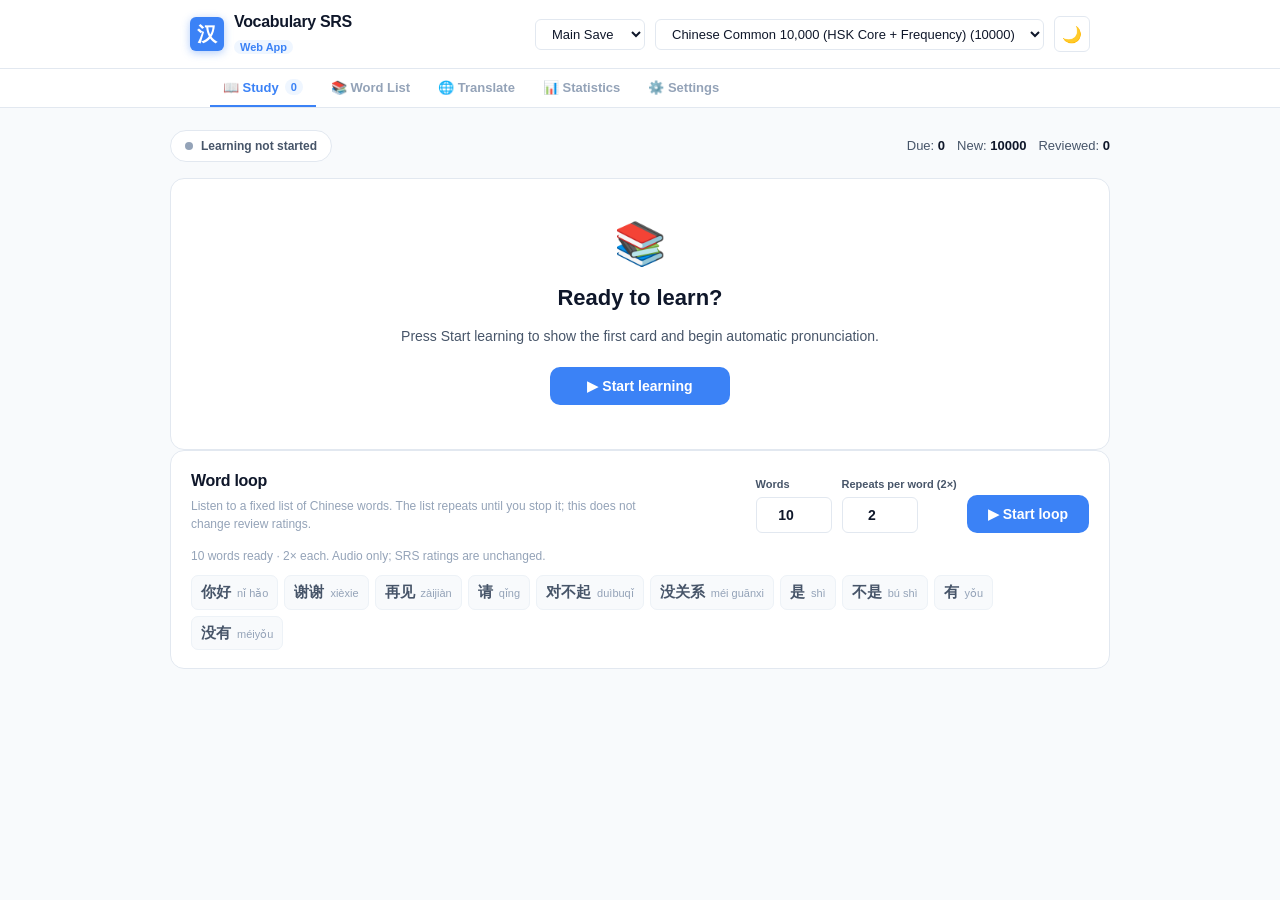
==== web/index.html @ db898d34 "Restore the main content wrapper closing tag" ====
<!doctype html>
<html lang="en" data-theme="light">
<head>
  <meta charset="utf-8" />
  <meta name="viewport" content="width=device-width, initial-scale=1" />
  <title>Vocabulary SRS — Spaced Repetition Chinese Learning</title>
  <meta name="description" content="Adaptive spaced-repetition vocabulary learning web app with meaning choices, example sentences, and audio pronunciation." />
  <link rel="icon" type="image/png" href="icons/icon32.png" />
  <link rel="apple-touch-icon" href="icons/icon128.png" />
  <link rel="manifest" href="manifest.webmanifest" />
  <meta name="theme-color" content="#3b82f6" />
  <link rel="stylesheet" href="style.css?v=35" />
</head>
<body>
  <!-- Top App Header -->
  <header class="app-header">
    <div class="header-container">
      <a href="#" class="brand" id="brandLink">
        <div class="brand-icon">汉</div>
        <div class="brand-info">
          <h1>Vocabulary SRS</h1>
          <span class="brand-badge" id="appModeBadge">Web App</span>
        </div>
      </a>

      <div class="header-actions">
        <select id="quickSaveSelect" class="pack-select quick-save-select" aria-label="Switch learning save file"></select>
        <select id="packSelect" class="pack-select" aria-label="Select vocabulary pack"></select>
        <button id="themeToggle" class="icon-button" type="button" aria-label="Toggle dark mode" title="Toggle theme">
          🌙
        </button>
      </div>
    </div>
  </header>

  <!-- Navigation Tabs -->
  <nav class="nav-tabs-container">
    <div class="nav-tabs">
      <button class="tab-button active" data-tab="study" type="button">
        <span>📖 Study</span>
        <span class="tab-badge" id="dueBadge">0</span>
      </button>
      <button class="tab-button" data-tab="deck" type="button">
        <span>📚 Word List</span>
      </button>
      <button class="tab-button" data-tab="translate" type="button">
        <span>🌐 Translate</span>
      </button>
      <button class="tab-button" data-tab="stats" type="button">
        <span>📊 Statistics</span>
      </button>
      <button class="tab-button" data-tab="settings" type="button">
        <span>⚙️ Settings</span>
      </button>
    </div>
  </nav>

  <!-- Main Views Container -->
  <main class="main-content">
    <!-- STUDY TAB -->
    <section id="studyView" class="tab-view active">
      <div class="study-top-bar">
        <div class="timer-pill" id="intervalTimerPill" title="Timer interval for reminder mode">
          <span class="timer-dot"></span>
          <span id="timerStatusText">Self-paced study</span>
        </div>

        <div class="study-stats-summary">
          <div class="stat-item-inline">Due: <strong id="studyDueCount">0</strong></div>
          <div class="stat-item-inline">New: <strong id="studyNewCount">0</strong></div>
          <div class="stat-item-inline">Reviewed: <strong id="studyReviewedCount">0</strong></div>
        </div>

        <button id="pauseLearningBtn" class="btn btn-secondary session-pause-btn" type="button" hidden>
          ⏸ Pause learning
        </button>
      </div>

      <section class="learning-session-gate" id="learningSessionGate" aria-live="polite">
        <div class="learning-session-icon">📚</div>
        <h2 id="learningSessionTitle">Ready to learn?</h2>
        <p id="learningSessionText">Loading vocabulary…</p>
        <button id="startLearningBtn" class="btn btn-primary session-main-btn" type="button" disabled>
          ▶ Start learning
        </button>
        <button id="resumeLearningBtn" class="btn btn-primary session-main-btn" type="button" hidden>
          ▶ Resume learning
        </button>
      </section>

      <section class="word-loop-panel" id="wordLoopPanel" aria-labelledby="wordLoopTitle">
        <div class="word-loop-heading">
          <div>
            <h2 id="wordLoopTitle">Word loop</h2>
            <p>Listen to a fixed list of Chinese words. The list repeats until you stop it; this does not change review ratings.</p>
          </div>
          <div class="word-loop-controls">
            <label class="word-loop-field">
              <span>Words</span>
              <input type="number" id="wordLoopCount" class="input-number" min="1" max="10000" step="1" value="10" />
            </label>
            <label class="word-loop-field">
              <span>Repeats per word (<strong id="wordRepeatLabel">2</strong>×)</span>
              <input type="number" id="wordRepeatCount" class="input-number" min="1" max="10" step="1" value="2" />
            </label>
            <button id="startWordLoopBtn" class="btn btn-primary" type="button">▶ Start loop</button>
            <button id="stopWordLoopBtn" class="btn btn-secondary" type="button" hidden>■ Stop</button>
          </div>
        </div>
        <p id="wordLoopStatus" class="word-loop-status" role="status">Choose how many words to hear, then start the loop.</p>
        <ol id="wordLoopPreview" class="word-loop-preview" aria-label="Words in the loop"></ol>
      </section>

      <!-- Flashcard / Quiz Component -->
      <article class="flashcard" id="flashcard" aria-live="polite" hidden>
        <div class="card-header-bar">
          <span class="stage-badge" id="stageBadge">NEW WORD</span>
          <div class="speak-controls">
            <button id="speakWordBtn" class="audio-btn" type="button" aria-label="Hear word">
              🔊 Word
            </button>
            <button id="speakSentenceBtn" class="audio-btn" type="button" aria-label="Hear sentence">
              🔊 Sentence
            </button>
          </div>
        </div>

        <div class="term-container">
          <div class="hanzi-term" id="hanziTerm">加载中…</div>
          <div id="translationPromptStatus" class="translation-prompt-status" role="status" hidden>
            <span id="translationPromptMessage"></span>
            <button id="retryMeaningTranslationBtn" class="btn btn-secondary translation-retry-btn" type="button" hidden>Retry translation</button>
          </div>
          <div class="pinyin-reading" id="pinyinReading">loading…</div>
        </div>

        <!-- Meaning Quiz Choices -->
        <div class="quiz-section" id="quizSection">
          <div class="quiz-prompt" id="quizPrompt">Choose the correct meaning</div>
          <div class="choices-grid" id="choicesGrid"></div>
          <button id="photoRetryBtn" class="btn btn-secondary photo-retry-btn" type="button" hidden>Retry loading internet photos</button>
          <div class="revealed-meaning-box" id="revealedMeaning" hidden></div>
          <div id="photoCredits" class="photo-credits" hidden></div>
          <div id="aiReview" class="ai-picture-review" hidden>
            <p id="aiReviewText" role="status"></p>
            <div class="ai-picture-actions">
              <button id="aiApproveBtn" class="btn btn-primary" type="button">👍 Good — save for this word</button>
              <button id="aiRegenerateBtn" class="btn btn-secondary" type="button">↻ Bad — find another photo for this word</button>
            </div>
          </div>
        </div>

        <!-- Example Sentence Card -->
        <div class="example-card" id="exampleCard">
          <div class="example-header">
            <span class="example-label">COMMON SENTENCE</span>
            <button id="speakExampleBtn" class="audio-btn" type="button" aria-label="Hear example sentence">
              🔊 Listen
            </button>
          </div>
          <div class="example-hanzi" id="exampleHanzi">Loading example sentence…</div>
          <div class="example-pinyin" id="examplePinyin"></div>
          <div class="example-english" id="exampleEnglish"></div>

          <!-- Word Breakdown & Translation Section -->
          <div class="example-breakdown" id="exampleBreakdown" hidden>
            <div class="breakdown-header">
              <span class="breakdown-label">WORD BREAKDOWN</span>
              <span class="breakdown-hint">Click word to open in Google Translate ↗</span>
            </div>
            <div class="breakdown-chips" id="breakdownChips"></div>
          </div>
        </div>

        <!-- Review Controls Panel -->
        <div class="review-actions-panel" id="reviewActionsPanel">
          <div class="actions-label" id="actionsLabel">SRS Interval Adjustment</div>
          <div class="action-buttons-row">
            <button id="newWordBtn" class="btn btn-secondary" type="button" title="Defer card without learning (Shortcut: N)">
              New Word (N)
            </button>
            <button id="forgetBtn" class="btn btn-danger" type="button" title="Reset interval (Shortcut: F)">
              Forget (F)
            </button>
            <button id="rememberBtn" class="btn btn-success" type="button" title="Increase interval (Shortcut: R)">
              Remember (R)
            </button>
            <button id="nextCardBtn" class="btn btn-primary btn-next" type="button" title="Next card (Shortcut: Space or Enter)">
              Next Card →
            </button>
          </div>
        </div>

        <!-- Keyboard Shortcuts Hint Bar -->
        <div class="keyboard-bar">
          <span><span class="kbd">1</span> <span class="kbd">2</span> <span class="kbd">3</span> Answer</span>
          <span><span class="kbd">Space</span> Audio / Next</span>
          <span><span class="kbd">R</span> Remember</span>
          <span><span class="kbd">F</span> Forget</span>
        </div>
      </article>
    </section>

    <!-- WORD LIST / DECK BROWSER TAB -->
    <section id="deckView" class="tab-view">
      <div class="deck-controls">
        <div class="search-box">
          <span class="search-icon">🔍</span>
          <input type="text" id="deckSearchInput" class="search-input" placeholder="Search Hanzi, Pinyin, or English..." />
        </div>
        <div class="filter-chips">
          <button class="chip active" data-filter="all" type="button">All (<span id="countAll">0</span>)</button>
          <button class="chip" data-filter="due" type="button">Due (<span id="countDue">0</span>)</button>
          <button class="chip" data-filter="reviewed" type="button">Reviewed (<span id="countReviewed">0</span>)</button>
          <button class="chip" data-filter="new" type="button">New (<span id="countNew">0</span>)</button>
        </div>
      </div>

      <div class="word-list" id="deckWordList">
        <!-- Rendered dynamically -->
      </div>
    </section>

    <!-- TRANSLATE TAB -->
    <section id="translateView" class="tab-view">
      <div class="translate-container">
        <div class="translate-header">
          <h2>Sentence Translation &amp; Vocabulary Breakdown</h2>
          <p>Translate Chinese sentences to your selected language, view Pinyin pronunciation, and break down words with definitions and Google Translate lookup.</p>
        </div>

        <!-- Quick Sample Chips -->
        <div class="sample-chips-bar">
          <span class="sample-label">Try sample:</span>
          <button class="sample-chip" type="button" data-sample="莫要看我形">莫要看我形</button>
          <button class="sample-chip" type="button" data-sample="我总是说好!">我总是说好!</button>
          <button class="sample-chip" type="button" data-sample="学而时习之，不亦说乎？">学而时习之</button>
          <button class="sample-chip" type="button" data-sample="你好，很高兴认识你。">很高兴认识你</button>
        </div>

        <!-- Input Area Card -->
        <div class="translate-input-card">
          <div class="textarea-wrapper">
            <textarea
              id="translateInput"
              class="translate-textarea"
              rows="3"
              placeholder="what do you need to translate?"
              aria-label="Input Chinese text to translate"
            ></textarea>
            <button id="clearTranslateBtn" class="clear-input-btn" type="button" title="Clear text" hidden>✕</button>
          </div>

          <div class="translate-actions-bar">
            <div class="input-meta">
              <span id="translateCharCount" class="char-count">0 characters</span>
              <span id="translateStatusIndicator" class="status-indicator"></span>
            </div>
            <div class="action-buttons-group">
              <button id="speakInputBtn" class="btn btn-secondary btn-icon-text" type="button" title="Pronounce Chinese text">
                🔊 Listen
              </button>
              <label for="translateTargetSelect">To
                <select id="translateTargetSelect" class="pack-select" aria-label="Translation target language">
                  <option value="en">English</option>
                  <option value="vi">Vietnamese (Tiếng Việt)</option>
                  <option value="fr">French</option>
                  <option value="es">Spanish</option>
                  <option value="de">German</option>
                  <option value="ja">Japanese</option>
                  <option value="ko">Korean</option>
                  <option value="zh-CN">Chinese (Simplified)</option>
                  <option value="th">Thai</option>
                  <option value="id">Indonesian</option>
                </select>
              </label>
              <button id="translateBtn" class="btn btn-primary" type="button">
                Translate
              </button>
            </div>
          </div>
        </div>

        <!-- Results Container -->
        <div id="translateResult" class="translate-result-container" hidden>
          <!-- Full Sentence Translation Card -->
          <div class="translate-card sentence-result-card">
            <div class="result-card-header">
              <span class="result-label">SENTENCE TRANSLATION</span>
              <div class="result-card-actions">
                <button id="speakResultBtn" class="audio-btn" type="button" title="Listen to sentence">
                  🔊 Speak
                </button>
                <button id="copyTranslationBtn" class="icon-button" type="button" title="Copy translated text">
                  📋
                </button>
              </div>
            </div>
            <div class="result-chinese" id="resultChinese"></div>
            <div class="result-pinyin" id="resultPinyin"></div>
            <div class="result-english" id="resultEnglish"></div>
          </div>

          <!-- Word-by-Word Breakdown Card -->
          <div class="translate-card words-result-card" id="translateWordsCard">
            <div class="result-card-header">
              <span class="result-label">WORD BREAKDOWN &amp; MEANINGS</span>
              <span class="result-hint">Click any word to translate on Google ↗</span>
            </div>
            <div class="word-breakdown-grid" id="translateWordsGrid"></div>
          </div>
        </div>
      </div>
    </section>

    <!-- STATISTICS TAB -->
    <section id="statsView" class="tab-view">
      <div class="stats-grid">
        <div class="stat-box">
          <div class="stat-number" id="statsTotal">10000</div>
          <div class="stat-label">Total Words</div>
        </div>
        <div class="stat-box">
          <div class="stat-number" id="statsReviewed">0</div>
          <div class="stat-label">Reviewed</div>
        </div>
        <div class="stat-box">
          <div class="stat-number" id="statsDue">0</div>
          <div class="stat-label">Due For Review</div>
        </div>
        <div class="stat-box">
          <div class="stat-number" id="statsNew">10000</div>
          <div class="stat-label">Unseen (New)</div>
        </div>
        <div class="stat-box">
          <div class="stat-number" id="statsRetention">100%</div>
          <div class="stat-label">Retention Rate</div>
        </div>
        <div class="stat-box">
          <div class="stat-number" id="statsLapses">0</div>
          <div class="stat-label">Total Lapses</div>
        </div>
      </div>

      <div class="progress-section">
        <div class="progress-header">
          <span>Mastery Distribution</span>
          <span id="progressPercentText">0% mastered</span>
        </div>
        <div class="progress-bar-container">
          <div class="progress-segment segment-learned" id="segmentLearned" style="width: 0%;"></div>
          <div class="progress-segment segment-learning" id="segmentLearning" style="width: 0%;"></div>
          <div class="progress-segment segment-new" id="segmentNew" style="width: 100%;"></div>
        </div>
        <div class="progress-legend">
          <span><span class="legend-dot" style="background: var(--success);"></span>Mastered (Repetitions &gt; 3)</span>
          <span><span class="legend-dot" style="background: var(--primary);"></span>Learning (In review)</span>
          <span><span class="legend-dot" style="background: var(--border-color);"></span>New (Unseen)</span>
        </div>
      </div>
    </section>

    <!-- SETTINGS TAB -->
    <section id="settingsView" class="tab-view">
      <div class="settings-panel">
        <header class="settings-heading">
          <h2>Settings</h2>
          <p>Keep only the options you use. Changes save automatically; Save settings stores everything together.</p>
        </header>
        <div class="settings-savebar">
          <button id="saveSettingsBtn" class="btn btn-primary" type="button">Save settings</button>
          <span id="settingsSaveStatus" role="status">Ready</span>
        </div>

        <div class="settings-group">
          <h2 class="settings-group-title">Learning</h2>
          <div class="setting-row">
            <div class="setting-info"><label for="learningModeSelect">Quiz direction</label><p>Mode 1: Chinese → localized meaning. Mode 2: localized meaning → Chinese. Mode 3: Chinese → picture. Mode 3 searches openly licensed photos on Wikimedia Commons for the current word and keeps two locally saved distractors. Internet access is needed for uncached words. Your selection is saved until changed.</p></div>
            <div class="setting-control">
              <select id="learningModeSelect" class="pack-select">
                <option value="chinese-to-english">Mode 1: Chinese → meaning</option>
                <option value="english-to-chinese">Mode 2: meaning → Chinese</option>
                <option value="chinese-to-picture">Mode 3: Chinese → Picture</option>
              </select>
            </div>
          </div>
          <div class="setting-row">
            <div class="setting-info"><label for="meaningLanguageSelect">Meaning language</label></div>
            <div class="setting-control">
              <select id="meaningLanguageSelect" class="pack-select">
                <option value="en">English</option>
                <option value="vi">Vietnamese (Tiếng Việt)</option>
                <option value="fr">French</option>
                <option value="es">Spanish</option>
                <option value="de">German</option>
                <option value="ja">Japanese</option>
                <option value="ko">Korean</option>
                <option value="zh-CN">Chinese (Simplified)</option>
                <option value="th">Thai</option>
                <option value="id">Indonesian</option>
              </select>
            </div>
          </div>
        </div>

        <div class="settings-group">
          <h2 class="settings-group-title">Audio</h2>
          <div class="setting-row">
            <div class="setting-info"><label for="readWordToggle">Read word automatically</label></div>
            <label class="toggle-switch">
              <input type="checkbox" id="readWordToggle" checked />
              <span class="slider"></span>
            </label>
          </div>
          <div class="setting-row">
            <div class="setting-info"><label for="readSentenceToggle">Read example sentence automatically</label></div>
            <label class="toggle-switch">
              <input type="checkbox" id="readSentenceToggle" checked />
              <span class="slider"></span>
            </label>
          </div>
          <div class="setting-row">
            <div class="setting-info"><label for="volumeRange">Volume <span id="volumeLabel">100%</span></label></div>
            <div class="setting-control">
              <input type="range" id="volumeRange" class="input-range" min="0" max="100" step="5" value="100" />
            </div>
          </div>
          <div class="setting-row">
            <div class="setting-info"><label for="speedRange">Speech speed <span id="speedLabel">0.85x</span></label></div>
            <div class="setting-control">
              <input type="range" id="speedRange" class="input-range" min="0.5" max="1.5" step="0.05" value="0.85" />
            </div>
          </div>
          <details class="settings-advanced">
            <summary>More audio options</summary>
            <div class="setting-row">
              <div class="setting-info"><label for="audioEngineSelect">Audio engine</label></div>
              <div class="setting-control">
                <select id="audioEngineSelect" class="pack-select">
                  <option value="auto">Auto</option>
                  <option value="online">Online audio</option>
                  <option value="speechSynthesis">Device voice only</option>
                </select>
              </div>
            </div>
            <div class="setting-row">
              <div class="setting-info"><label for="voiceSelect">Chinese voice</label></div>
              <div class="setting-control"><select id="voiceSelect" class="pack-select"></select></div>
            </div>
          </details>
        </div>

        <details class="settings-advanced">
          <summary>Reminder options</summary>
          <div class="settings-group">
            <div class="setting-row">
              <div class="setting-info"><label for="reminderEnabled">Automatic card reminders</label><p>Periodically show the next card while learning is active.</p></div>
              <label class="toggle-switch"><input type="checkbox" id="reminderEnabled" /><span class="slider"></span></label>
            </div>
            <div class="setting-row time-setting-row">
              <div class="setting-info"><label>Reminder interval</label><p>Time between automatic cards (total: <strong id="intervalSummaryText">15m</strong>).</p></div>
              <div class="time-picker-controls">
                <div class="time-unit-box"><input type="number" id="intervalHoursInput" class="input-time" min="0" max="72" value="0" aria-label="Hours" /><span class="time-unit-label">hours</span></div>
                <span class="time-separator">:</span>
                <div class="time-unit-box"><input type="number" id="intervalMinutesInput" class="input-time" min="0" max="59" value="15" aria-label="Minutes" /><span class="time-unit-label">min</span></div>
                <span class="time-separator">:</span>
                <div class="time-unit-box"><input type="number" id="intervalSecondsInput" class="input-time" min="0" max="59" value="0" aria-label="Seconds" /><span class="time-unit-label">sec</span></div>
              </div>
            </div>
            <div class="interval-presets-row">
              <span class="presets-label">Presets:</span>
              <div class="presets-buttons">
                <button type="button" class="preset-btn" data-hours="0" data-minutes="0" data-seconds="10">10s</button>
                <button type="button" class="preset-btn" data-hours="0" data-minutes="0" data-seconds="30">30s</button>
                <button type="button" class="preset-btn" data-hours="0" data-minutes="1" data-seconds="0">1m</button>
                <button type="button" class="preset-btn" data-hours="0" data-minutes="5" data-seconds="0">5m</button>
                <button type="button" class="preset-btn" data-hours="0" data-minutes="15" data-seconds="0">15m</button>
                <button type="button" class="preset-btn" data-hours="0" data-minutes="30" data-seconds="0">30m</button>
                <button type="button" class="preset-btn" data-hours="1" data-minutes="0" data-seconds="0">1h</button>
              </div>
            </div>
            <div class="setting-row">
              <div class="setting-info"><label for="enableBrowserNotifications">Browser notifications</label><p>Notify you when a card is due in the background.</p></div>
              <label class="toggle-switch"><input type="checkbox" id="enableBrowserNotifications" /><span class="slider"></span></label>
            </div>
          </div>
        </details>

        <details class="settings-advanced settings-data-advanced">
          <summary>Save files and backups</summary>
          <div class="settings-group">
            <h2 class="settings-group-title">Save file</h2>
            <div class="setting-row">
              <div class="setting-info"><label for="saveSlotSelect">Current save</label></div>
              <div class="setting-control">
                <select id="saveSlotSelect" class="pack-select" aria-label="Select a learning save"></select>
              </div>
            </div>
            <div class="save-slots-actions">
              <button id="newSaveBtn" class="btn btn-secondary" type="button">＋ New</button>
              <button id="duplicateSaveBtn" class="btn btn-secondary" type="button">⧉ Duplicate</button>
              <button id="renameSaveBtn" class="btn btn-secondary" type="button">Rename</button>
              <button id="deleteSaveBtn" class="btn btn-danger" type="button">Delete</button>
            </div>
            <p id="activeSaveInfo" class="save-slot-info" role="status">Main Save is selected.</p>
            <p class="save-slot-tip">Saves stay in this browser. Export a backup before clearing browser data.</p>
          </div>
          <div class="settings-group">
            <h2 class="settings-group-title">Backups</h2>
            <div class="setting-row">
              <div class="setting-info"><label>Export current save</label></div>
              <button id="exportDataBtn" class="btn btn-secondary" type="button">Export JSON</button>
            </div>
            <div class="setting-row">
              <div class="setting-info"><label>Import progress</label></div>
              <div class="setting-control">
                <input type="file" id="importFileInput" accept=".json" style="display:none;" />
                <button id="importDataBtn" class="btn btn-secondary" type="button">Import progress</button>
              </div>
            </div>
            <div class="setting-row">
              <div class="setting-info"><label>Import as a new save</label></div>
              <div class="setting-control">
                <input type="file" id="importSaveFile" accept=".json,application/json" hidden />
                <button id="importSaveBtn" class="btn btn-secondary" type="button">Import save</button>
              </div>
            </div>
            <div class="setting-row">
              <div class="setting-info"><label>Reset progress</label></div>
              <button id="resetDataBtn" class="btn btn-danger" type="button">Reset all</button>
            </div>
          </div>
          <div class="settings-group">
            <h2 class="settings-group-title">Vocabulary sources</h2>
            <p class="save-slot-tip">The 10,000-word catalog includes 9,000 frequency-ranked entries and example sentences adapted from Zhongdex by SayMei and CC-CEDICT, licensed under CC BY-SA 4.0. <a href="VOCABULARY_SOURCES.md" target="_blank" rel="noopener noreferrer">View sources, attribution and license</a>.</p>
          </div>
        </details>
      </div>
    </section>
  </main>

  <!-- Reset Confirmation Modal -->
  <div class="modal-overlay" id="resetModal" hidden style="display: none;" onclick="if(event.target===this){this.classList.remove('active');this.style.display='none';this.setAttribute('hidden','');}">
    <div class="modal-card">
      <h3 class="modal-title">Reset Learning Progress?</h3>
      <p class="modal-desc">This will erase all SRS review intervals, repetitions, and history for this vocabulary pack. This action cannot be undone unless you have an exported backup.</p>
      <div class="modal-actions">
        <button id="cancelResetBtn" class="btn btn-secondary" type="button" onclick="const m=document.getElementById('resetModal');if(m){m.classList.remove('active');m.style.display='none';m.setAttribute('hidden','');}">Cancel</button>
        <button id="confirmResetBtn" class="btn btn-danger" type="button">Yes, Reset Progress</button>
      </div>
    </div>
  </div>

  <!-- Toast Notification Container -->
  <div class="toast-container" id="toastContainer"></div>

  <!-- Load Scripts -->
  <script src="srs.js?v=19"></script>
  <script src="translation.js?v=25"></script>
  <script src="ai-image-config.js?v=34"></script>
  <script src="picture-catalog.js?v=30"></script>
  <script src="internet-picture.js?v=34"></script>
  <script src="app.js?v=35"></script>
</body>
</html>
---- web/style.css ----
:root {
  --font-sans: -apple-system, BlinkMacSystemFont, "Segoe UI", Roboto, Helvetica, Arial, sans-serif;
  --font-hanzi: "PingFang SC", "Hiragino Sans GB", "Microsoft YaHei", "Noto Sans SC", "SimSun", sans-serif;
  
  --bg-app: #f4f6fb;
  --bg-header: rgba(255, 255, 255, 0.88);
  --bg-card: #ffffff;
  --bg-card-sub: #f8fafc;
  --bg-hover: #f1f5f9;
  --border-color: #e2e8f0;
  --border-subtle: #edf2f7;

  --text-main: #0f172a;
  --text-secondary: #475569;
  --text-muted: #94a3b8;
  --text-inverse: #ffffff;

  --primary: #3b82f6;
  --primary-hover: #2563eb;
  --primary-light: #eff6ff;
  --primary-border: #bfdbfe;

  --success: #10b981;
  --success-light: #ecfdf5;
  --success-border: #a7f3d0;
  --success-text: #065f46;

  --danger: #ef4444;
  --danger-light: #fef2f2;
  --danger-border: #fecaca;
  --danger-text: #991b1b;

  --warning: #f59e0b;
  --warning-light: #fffbeb;

  --shadow-sm: 0 1px 2px 0 rgba(0, 0, 0, 0.05);
  --shadow-md: 0 4px 6px -1px rgba(0, 0, 0, 0.08), 0 2px 4px -2px rgba(0, 0, 0, 0.05);
  --shadow-lg: 0 10px 25px -3px rgba(15, 23, 42, 0.08), 0 4px 6px -4px rgba(15, 23, 42, 0.04);
  --radius-sm: 8px;
  --radius-md: 12px;
  --radius-lg: 20px;
  --radius-full: 9999px;

  --transition: all 0.2s cubic-bezier(0.4, 0, 0.2, 1);
}

[data-theme="dark"] {
  --bg-app: #0b0f19;
  --bg-header: rgba(15, 23, 42, 0.88);
  --bg-card: #151d30;
  --bg-card-sub: #1e293b;
  --bg-hover: #27354f;
  --border-color: #27354f;
  --border-subtle: #1e293b;

  --text-main: #f8fafc;
  --text-secondary: #cbd5e1;
  --text-muted: #64748b;

  --primary: #3b82f6;
  --primary-hover: #60a5fa;
  --primary-light: rgba(59, 130, 246, 0.15);
  --primary-border: #1d4ed8;

  --success-light: rgba(16, 185, 129, 0.15);
  --success-border: #047857;
  --success-text: #34d399;

  --danger-light: rgba(239, 68, 68, 0.15);
  --danger-border: #b91c1c;
  --danger-text: #f87171;

  --shadow-md: 0 4px 6px -1px rgba(0, 0, 0, 0.3);
  --shadow-lg: 0 10px 25px -3px rgba(0, 0, 0, 0.4);
}

* {
  box-sizing: border-box;
  margin: 0;
  padding: 0;
}

[hidden] {
  display: none !important;
}

body {
  font-family: var(--font-sans);
  background: var(--bg-app);
  color: var(--text-main);
  min-height: 100vh;
  display: flex;
  flex-direction: column;
  line-height: 1.5;
  -webkit-font-smoothing: antialiased;
}

/* App Header */
.app-header {
  position: sticky;
  top: 0;
  z-index: 50;
  background: var(--bg-header);
  backdrop-filter: blur(12px);
  -webkit-backdrop-filter: blur(12px);
  border-bottom: 1px solid var(--border-color);
  padding: 12px 20px;
}

.header-container {
  max-width: 900px;
  margin: 0 auto;
  display: flex;
  align-items: center;
  justify-content: space-between;
  gap: 16px;
}

.brand {
  display: flex;
  align-items: center;
  gap: 10px;
  text-decoration: none;
  color: inherit;
}

.brand-icon {
  width: 34px;
  height: 34px;
  border-radius: var(--radius-sm);
  background: var(--primary);
  display: flex;
  align-items: center;
  justify-content: center;
  color: #fff;
  font-size: 20px;
  font-weight: 700;
  box-shadow: 0 2px 8px rgba(59, 130, 246, 0.4);
}

.brand-info h1 {
  font-size: 16px;
  font-weight: 700;
  letter-spacing: -0.02em;
}

.brand-badge {
  font-size: 11px;
  color: var(--primary);
  font-weight: 600;
  background: var(--primary-light);
  padding: 1px 6px;
  border-radius: var(--radius-full);
}

.header-actions {
  display: flex;
  align-items: center;
  gap: 10px;
}

.pack-select {
  padding: 6px 12px;
  border-radius: var(--radius-sm);
  border: 1px solid var(--border-color);
  background: var(--bg-card);
  color: var(--text-main);
  font-size: 13px;
  font-weight: 500;
  cursor: pointer;
  outline: none;
  transition: var(--transition);
}

.pack-select:focus {
  border-color: var(--primary);
  box-shadow: 0 0 0 3px var(--primary-light);
}

.icon-button {
  width: 36px;
  height: 36px;
  border-radius: var(--radius-sm);
  border: 1px solid var(--border-color);
  background: var(--bg-card);
  color: var(--text-secondary);
  display: flex;
  align-items: center;
  justify-content: center;
  cursor: pointer;
  font-size: 16px;
  transition: var(--transition);
}

.icon-button:hover {
  background: var(--bg-hover);
  color: var(--text-main);
}

/* Nav Tabs */
.nav-tabs-container {
  border-bottom: 1px solid var(--border-color);
  background: var(--bg-card);
}

.nav-tabs {
  max-width: 900px;
  margin: 0 auto;
  display: flex;
  padding: 0 20px;
  gap: 8px;
  overflow-x: auto;
}

.tab-button {
  padding: 12px 16px;
  border: none;
  background: none;
  color: var(--text-muted);
  font-size: 14px;
  font-weight: 600;
  cursor: pointer;
  display: flex;
  align-items: center;
  gap: 6px;
  border-bottom: 2px solid transparent;
  transition: var(--transition);
  white-space: nowrap;
}

.tab-button:hover {
  color: var(--text-secondary);
}

.tab-button.active {
  color: var(--primary);
  border-bottom-color: var(--primary);
}

.tab-badge {
  font-size: 11px;
  padding: 2px 6px;
  border-radius: var(--radius-full);
  background: var(--primary-light);
  color: var(--primary);
}

/* Main Content Views */
.main-content {
  flex: 1;
  max-width: 900px;
  width: 100%;
  margin: 0 auto;
  padding: 24px 20px 48px;
}

.tab-view {
  display: none;
}

.tab-view.active {
  display: block;
  animation: fadeIn 0.25s ease-out;
}

@keyframes fadeIn {
  from { opacity: 0; transform: translateY(6px); }
  to { opacity: 1; transform: translateY(0); }
}

/* Study Card */
.study-top-bar {
  display: flex;
  align-items: center;
  justify-content: space-between;
  margin-bottom: 16px;
  gap: 12px;
  flex-wrap: wrap;
}

.timer-pill {
  display: inline-flex;
  align-items: center;
  gap: 8px;
  padding: 6px 14px;
  border-radius: var(--radius-full);
  font-size: 12px;
  font-weight: 600;
  background: var(--bg-card);
  border: 1px solid var(--border-color);
  color: var(--text-secondary);
}

.timer-pill.active {
  border-color: var(--success);
  background: var(--success-light);
  color: var(--success-text);
}

.timer-dot {
  width: 8px;
  height: 8px;
  border-radius: 50%;
  background: var(--text-muted);
}

.timer-pill.active .timer-dot {
  background: var(--success);
  animation: pulse 1.5s infinite;
}

@keyframes pulse {
  0% { opacity: 1; transform: scale(1); }
  50% { opacity: 0.4; transform: scale(1.2); }
  100% { opacity: 1; transform: scale(1); }
}

.study-stats-summary {
  display: flex;
  gap: 12px;
  font-size: 13px;
  color: var(--text-secondary);
}

.stat-item-inline strong {
  color: var(--text-main);
  font-weight: 700;
}

.flashcard {
  background: var(--bg-card);
  border: 1px solid var(--border-color);
  border-radius: var(--radius-lg);
  padding: 36px 28px;
  box-shadow: var(--shadow-lg);
  position: relative;
  text-align: center;
  transition: var(--transition);
}

.card-header-bar {
  display: flex;
  align-items: center;
  justify-content: space-between;
  margin-bottom: 24px;
}

.stage-badge {
  font-size: 11px;
  font-weight: 700;
  letter-spacing: 0.08em;
  text-transform: uppercase;
  padding: 4px 10px;
  border-radius: var(--radius-full);
  background: var(--primary-light);
  color: var(--primary);
  border: 1px solid var(--primary-border);
}

.stage-badge.due {
  background: var(--danger-light);
  color: var(--danger-text);
  border-color: var(--danger-border);
}

.stage-badge.mastered {
  background: var(--success-light);
  color: var(--success-text);
  border-color: var(--success-border);
}

.speak-controls {
  display: flex;
  gap: 8px;
}

.audio-btn {
  padding: 6px 12px;
  border-radius: var(--radius-full);
  border: 1px solid var(--border-color);
  background: var(--bg-card-sub);
  color: var(--text-secondary);
  font-size: 12px;
  font-weight: 600;
  cursor: pointer;
  display: inline-flex;
  align-items: center;
  gap: 5px;
  transition: var(--transition);
}

.audio-btn:hover {
  background: var(--bg-hover);
  color: var(--text-main);
  border-color: var(--primary);
}

.learning-session-gate {
  min-height: 330px;
  display: flex;
  flex-direction: column;
  align-items: center;
  justify-content: center;
  gap: 12px;
  padding: 44px 24px;
  text-align: center;
  background: var(--bg-card);
  border: 1px solid var(--border-color);
  border-radius: var(--radius-lg);
  box-shadow: var(--shadow-lg);
}

.learning-session-icon {
  font-size: 42px;
  line-height: 1;
  margin-bottom: 4px;
}

.learning-session-gate h2 {
  font-size: 22px;
  color: var(--text-main);
}

.learning-session-gate p {
  max-width: 520px;
  color: var(--text-secondary);
  font-size: 14px;
}

.session-main-btn {
  min-width: 180px;
  margin-top: 8px;
}

.session-pause-btn {
  white-space: nowrap;
}

.term-container {
  margin: 16px 0 10px;
}

.hanzi-term {
  font-family: var(--font-hanzi);
  font-size: 58px;
  font-weight: 600;
  line-height: 1.15;
  color: var(--text-main);
  margin-bottom: 8px;
  letter-spacing: 0.02em;
  user-select: text;
}

.hanzi-term.english-prompt {
  font-family: var(--font-sans);
  font-size: 44px;
  line-height: 1.2;
}

.pinyin-reading {
  font-size: 24px;
  font-weight: 500;
  color: var(--primary);
  margin-bottom: 24px;
}

/* Meaning Quiz Section */
.quiz-section {
  margin: 24px 0 20px;
}

.quiz-prompt {
  font-size: 13px;
  font-weight: 600;
  color: var(--text-muted);
  text-transform: uppercase;
  letter-spacing: 0.05em;
  margin-bottom: 12px;
}

.choices-grid {
  display: grid;
  grid-template-columns: 1fr;
  gap: 10px;
  max-width: 520px;
  margin: 0 auto;
}

@media (min-width: 600px) {
  .choices-grid {
    grid-template-columns: 1fr;
  }
}

.choice-btn {
  padding: 14px 18px;
  border-radius: var(--radius-md);
  border: 1px solid var(--border-color);
  background: var(--bg-card);
  color: var(--text-main);
  font-size: 15px;
  font-weight: 500;
  cursor: pointer;
  display: flex;
  align-items: center;
  justify-content: space-between;
  text-align: left;
  transition: var(--transition);
  position: relative;
}

.choice-btn-chinese {
  font-family: var(--font-hanzi);
  font-size: 22px;
  font-weight: 600;
}

.choice-btn:hover:not(:disabled) {
  border-color: var(--primary);
  background: var(--primary-light);
  transform: translateY(-1px);
}

.choice-key-hint {
  font-size: 11px;
  font-weight: 700;
  padding: 2px 7px;
  border-radius: var(--radius-sm);
  background: var(--bg-card-sub);
  color: var(--text-muted);
  border: 1px solid var(--border-color);
}

.choice-btn.correct {
  border-color: var(--success);
  background: var(--success-light);
  color: var(--success-text);
  font-weight: 600;
}

.choice-btn.wrong {
  border-color: var(--danger);
  background: var(--danger-light);
  color: var(--danger-text);
  text-decoration: line-through;
}

.choice-btn:disabled {
  cursor: default;
  transform: none;
}

.revealed-meaning-box {
  margin-top: 16px;
  padding: 12px 18px;
  border-radius: var(--radius-md);
  background: var(--success-light);
  border: 1px solid var(--success-border);
  color: var(--success-text);
  font-size: 17px;
  font-weight: 600;
  animation: fadeIn 0.2s ease-out;
}

/* Example Sentence Card */
.example-card {
  margin-top: 24px;
  padding: 18px 20px;
  border-radius: var(--radius-md);
  background: var(--bg-card-sub);
  border: 1px solid var(--border-color);
  text-align: left;
}

.example-header {
  display: flex;
  align-items: center;
  justify-content: space-between;
  margin-bottom: 8px;
}

.example-label {
  font-size: 11px;
  font-weight: 700;
  letter-spacing: 0.06em;
  color: var(--text-muted);
  text-transform: uppercase;
}

.example-hanzi {
  font-family: var(--font-hanzi);
  font-size: 18px;
  font-weight: 500;
  color: var(--text-main);
  line-height: 1.4;
  margin-bottom: 4px;
}

.example-pinyin {
  font-size: 13px;
  color: var(--primary);
  margin-bottom: 6px;
}

.example-english {
  font-size: 14px;
  color: var(--text-secondary);
  font-style: italic;
}

/* Example Word Breakdown */
.example-breakdown {
  margin-top: 14px;
  padding-top: 12px;
  border-top: 1px dashed var(--border-color);
}

.breakdown-header {
  display: flex;
  align-items: center;
  justify-content: space-between;
  margin-bottom: 8px;
}

.breakdown-label {
  font-size: 11px;
  font-weight: 700;
  letter-spacing: 0.05em;
  color: var(--text-muted);
  text-transform: uppercase;
}

.breakdown-hint {
  font-size: 11px;
  color: var(--text-muted);
}

.breakdown-chips {
  display: flex;
  flex-wrap: wrap;
  gap: 8px;
}

.word-chip {
  display: inline-flex;
  align-items: center;
  gap: 4px;
  padding: 5px 10px;
  background: var(--bg-card);
  border: 1px solid var(--border-color);
  border-radius: var(--radius-sm);
  color: var(--text-main);
  text-decoration: none;
  font-size: 13px;
  transition: var(--transition);
  cursor: pointer;
}

.word-chip:hover {
  border-color: var(--primary);
  background: var(--primary-light);
  color: var(--primary-text);
  transform: translateY(-1px);
  box-shadow: var(--shadow-sm);
}

.chip-word {
  font-family: var(--font-hanzi);
  font-weight: 600;
  color: var(--text-main);
}

.word-chip:hover .chip-word {
  color: var(--primary-text);
}

.chip-colon {
  color: var(--text-muted);
  font-weight: 400;
}

.chip-meaning {
  color: var(--text-secondary);
  font-size: 12px;
}

.word-chip:hover .chip-meaning {
  color: var(--primary-text);
}

.chip-ext {
  font-size: 10px;
  color: var(--text-muted);
  opacity: 0.6;
  margin-left: 2px;
  transition: opacity 0.15s ease;
}

.word-chip:hover .chip-ext {
  opacity: 1;
  color: var(--primary-text);
}

/* SRS Review Controls */
.review-actions-panel {
  margin-top: 28px;
  padding-top: 20px;
  border-top: 1px solid var(--border-color);
}

.actions-label {
  font-size: 12px;
  font-weight: 600;
  color: var(--text-muted);
  margin-bottom: 12px;
}

.action-buttons-row {
  display: flex;
  gap: 12px;
  justify-content: center;
  flex-wrap: wrap;
}

.btn {
  padding: 10px 20px;
  border-radius: var(--radius-md);
  font-size: 14px;
  font-weight: 600;
  cursor: pointer;
  border: 1px solid transparent;
  display: inline-flex;
  align-items: center;
  justify-content: center;
  gap: 6px;
  transition: var(--transition);
  outline: none;
}

.btn-primary {
  background: var(--primary);
  color: #ffffff;
}

.btn-primary:hover {
  background: var(--primary-hover);
  box-shadow: 0 4px 12px rgba(59, 130, 246, 0.3);
}

.btn-success {
  background: var(--success);
  color: #ffffff;
}

.btn-success:hover {
  background: #059669;
  box-shadow: 0 4px 12px rgba(16, 185, 129, 0.3);
}

.btn-danger {
  background: var(--danger-light);
  border-color: var(--danger-border);
  color: var(--danger-text);
}

.btn-danger:hover {
  background: #fee2e2;
}

.btn-secondary {
  background: var(--bg-card-sub);
  border-color: var(--border-color);
  color: var(--text-secondary);
}

.btn-secondary:hover {
  background: var(--bg-hover);
  color: var(--text-main);
}

.btn-next {
  min-width: 140px;
}

/* Keyboard Shortcut Bar */
.keyboard-bar {
  margin-top: 24px;
  display: flex;
  align-items: center;
  justify-content: center;
  gap: 16px;
  flex-wrap: wrap;
  font-size: 12px;
  color: var(--text-muted);
}

.kbd {
  display: inline-block;
  padding: 2px 6px;
  border-radius: 4px;
  background: var(--bg-card);
  border: 1px solid var(--border-color);
  font-family: monospace;
  font-size: 11px;
  font-weight: 700;
  color: var(--text-secondary);
}

/* Deck Browser View */
.deck-controls {
  display: flex;
  flex-direction: column;
  gap: 14px;
  margin-bottom: 20px;
}

@media (min-width: 640px) {
  .deck-controls {
    flex-direction: row;
    align-items: center;
    justify-content: space-between;
  }
}

.search-box {
  position: relative;
  flex: 1;
  max-width: 450px;
}

.search-input {
  width: 100%;
  padding: 10px 16px 10px 38px;
  border-radius: var(--radius-md);
  border: 1px solid var(--border-color);
  background: var(--bg-card);
  color: var(--text-main);
  font-size: 14px;
  outline: none;
  transition: var(--transition);
}

.search-input:focus {
  border-color: var(--primary);
  box-shadow: 0 0 0 3px var(--primary-light);
}

.search-icon {
  position: absolute;
  left: 12px;
  top: 50%;
  transform: translateY(-50%);
  color: var(--text-muted);
  pointer-events: none;
}

.filter-chips {
  display: flex;
  gap: 8px;
  flex-wrap: wrap;
}

.chip {
  padding: 6px 14px;
  border-radius: var(--radius-full);
  border: 1px solid var(--border-color);
  background: var(--bg-card);
  color: var(--text-secondary);
  font-size: 12px;
  font-weight: 600;
  cursor: pointer;
  transition: var(--transition);
}

.chip:hover {
  background: var(--bg-hover);
  color: var(--text-main);
}

.chip.active {
  background: var(--primary);
  border-color: var(--primary);
  color: #ffffff;
}

/* Word Cards Table / List */
.word-list {
  display: flex;
  flex-direction: column;
  gap: 10px;
}

.word-row-card {
  display: flex;
  align-items: center;
  justify-content: space-between;
  padding: 14px 18px;
  background: var(--bg-card);
  border: 1px solid var(--border-color);
  border-radius: var(--radius-md);
  transition: var(--transition);
  gap: 16px;
}

.word-row-card:hover {
  border-color: var(--border-color);
  box-shadow: var(--shadow-sm);
}

.word-main-info {
  display: flex;
  align-items: center;
  gap: 16px;
  flex: 1;
  min-width: 0;
}

.word-hanzi {
  font-family: var(--font-hanzi);
  font-size: 22px;
  font-weight: 600;
  color: var(--text-main);
  min-width: 80px;
}

.word-reading-meaning {
  min-width: 0;
}

.word-pinyin {
  font-size: 13px;
  font-weight: 600;
  color: var(--primary);
}

.word-meaning {
  font-size: 14px;
  color: var(--text-secondary);
  overflow: hidden;
  text-overflow: ellipsis;
  white-space: nowrap;
}

.word-srs-status {
  display: flex;
  align-items: center;
  gap: 12px;
  font-size: 12px;
  color: var(--text-muted);
}

.status-badge-mini {
  padding: 3px 8px;
  border-radius: var(--radius-full);
  font-size: 11px;
  font-weight: 600;
  white-space: nowrap;
}

.status-badge-mini.new {
  background: var(--bg-hover);
  color: var(--text-secondary);
}

.status-badge-mini.due {
  background: var(--danger-light);
  color: var(--danger-text);
}

.status-badge-mini.learned {
  background: var(--success-light);
  color: var(--success-text);
}

/* Statistics View */
.stats-grid {
  display: grid;
  grid-template-columns: repeat(auto-fit, minmax(180px, 1fr));
  gap: 16px;
  margin-bottom: 24px;
}

.stat-box {
  background: var(--bg-card);
  border: 1px solid var(--border-color);
  border-radius: var(--radius-md);
  padding: 20px;
  text-align: center;
  box-shadow: var(--shadow-sm);
}

.stat-number {
  font-size: 32px;
  font-weight: 800;
  color: var(--text-main);
  line-height: 1.2;
}

.stat-label {
  font-size: 12px;
  font-weight: 600;
  color: var(--text-muted);
  text-transform: uppercase;
  letter-spacing: 0.05em;
  margin-top: 4px;
}

.progress-section {
  background: var(--bg-card);
  border: 1px solid var(--border-color);
  border-radius: var(--radius-md);
  padding: 24px;
  margin-bottom: 24px;
}

.progress-header {
  display: flex;
  justify-content: space-between;
  margin-bottom: 12px;
  font-size: 14px;
  font-weight: 600;
}

.progress-bar-container {
  height: 12px;
  border-radius: var(--radius-full);
  background: var(--bg-card-sub);
  overflow: hidden;
  display: flex;
}

.progress-segment {
  height: 100%;
  transition: width 0.3s ease;
}

.segment-learned { background: var(--success); }
.segment-learning { background: var(--primary); }
.segment-new { background: var(--border-color); }

.progress-legend {
  display: flex;
  gap: 16px;
  margin-top: 14px;
  font-size: 12px;
  color: var(--text-secondary);
}

.legend-dot {
  display: inline-block;
  width: 8px;
  height: 8px;
  border-radius: 50%;
  margin-right: 6px;
}

/* Settings View */
.settings-panel {
  background: var(--bg-card);
  border: 1px solid var(--border-color);
  border-radius: var(--radius-lg);
  padding: 28px;
  box-shadow: var(--shadow-sm);
}

.quick-save-select {
  max-width: 170px;
  min-width: 110px;
}

.save-slots-actions {
  display: flex;
  flex-wrap: wrap;
  gap: 9px;
  margin: 12px 0;
}

.save-slots-actions .btn {
  width: auto;
  min-height: 36px;
  padding: 8px 12px;
}

.save-slot-info {
  color: var(--text-main);
  font-size: 13px;
  font-weight: 600;
  margin: 10px 0 4px;
}

.save-slot-tip {
  color: var(--text-muted);
  font-size: 12px;
  line-height: 1.6;
}

.settings-group {
  margin-bottom: 28px;
  padding-bottom: 24px;
  border-bottom: 1px solid var(--border-subtle);
}

.settings-group:last-child {
  margin-bottom: 0;
  padding-bottom: 0;
  border-bottom: none;
}

.settings-group-title {
  font-size: 15px;
  font-weight: 700;
  color: var(--text-main);
  margin-bottom: 16px;
}

.setting-row {
  display: flex;
  align-items: center;
  justify-content: space-between;
  gap: 16px;
  margin-bottom: 16px;
}

.setting-info label {
  display: block;
  font-size: 14px;
  font-weight: 600;
  color: var(--text-main);
  margin-bottom: 2px;
}

.setting-info p {
  font-size: 12px;
  color: var(--text-muted);
}

.setting-control {
  display: flex;
  align-items: center;
  gap: 8px;
}

.input-number {
  width: 70px;
  padding: 6px 10px;
  border-radius: var(--radius-sm);
  border: 1px solid var(--border-color);
  background: var(--bg-card);
  color: var(--text-main);
  font-size: 14px;
  font-weight: 600;
  text-align: center;
  outline: none;
}

.input-range {
  cursor: pointer;
}

.toggle-switch {
  position: relative;
  display: inline-block;
  width: 44px;
  height: 24px;
}

.toggle-switch input {
  opacity: 0;
  width: 0;
  height: 0;
}

.slider {
  position: absolute;
  cursor: pointer;
  top: 0; left: 0; right: 0; bottom: 0;
  background-color: var(--border-color);
  transition: 0.2s;
  border-radius: 24px;
}

.slider:before {
  position: absolute;
  content: "";
  height: 18px;
  width: 18px;
  left: 3px;
  bottom: 3px;
  background-color: white;
  transition: 0.2s;
  border-radius: 50%;
}

input:checked + .slider {
  background-color: var(--primary);
}

input:checked + .slider:before {
  transform: translateX(20px);
}

/* Modal */
.modal-overlay {
  position: fixed;
  top: 0; left: 0; right: 0; bottom: 0;
  background: rgba(0, 0, 0, 0.5);
  backdrop-filter: blur(4px);
  z-index: 1000;
  display: none !important;
  align-items: center;
  justify-content: center;
  padding: 20px;
}

.modal-overlay.active {
  display: flex !important;
  animation: modalFadeIn 0.15s ease-out;
}

.modal-overlay[hidden] {
  display: none !important;
}

@keyframes modalFadeIn {
  from { opacity: 0; transform: scale(0.96); }
  to { opacity: 1; transform: scale(1); }
}

.modal-card {
  background: var(--bg-card);
  border: 1px solid var(--border-color);
  border-radius: var(--radius-lg);
  padding: 28px;
  max-width: 480px;
  width: 100%;
  box-shadow: var(--shadow-lg);
}

.modal-title {
  font-size: 18px;
  font-weight: 700;
  margin-bottom: 8px;
}

.modal-desc {
  font-size: 14px;
  color: var(--text-secondary);
  margin-bottom: 20px;
}

.modal-actions {
  display: flex;
  justify-content: flex-end;
  gap: 10px;
}

/* Toast Notification */
.toast-container {
  position: fixed;
  bottom: 24px;
  right: 24px;
  z-index: 200;
  display: flex;
  flex-direction: column;
  gap: 8px;
  pointer-events: none;
}

.toast {
  background: var(--text-main);
  color: var(--bg-card);
  padding: 10px 18px;
  border-radius: var(--radius-md);
  font-size: 13px;
  font-weight: 500;
  box-shadow: var(--shadow-lg);
  animation: toastIn 0.2s ease-out;
  pointer-events: auto;
}

@keyframes toastIn {
  from { opacity: 0; transform: translateY(12px); }
  to { opacity: 1; transform: translateY(0); }
}

/* Responsive adjustments */
@media (max-width: 600px) {
  .brand-info h1 { font-size: 14px; }
  .hanzi-term { font-size: 44px; }
  .hanzi-term.english-prompt { font-size: 36px; }
  .choice-btn-chinese { font-size: 20px; }
  .pinyin-reading { font-size: 20px; }
  .flashcard { padding: 24px 16px; }
  .action-buttons-row { flex-direction: column; }
  .btn { width: 100%; }
  .session-pause-btn { width: auto; }
  .study-top-bar { align-items: stretch; }
  .learning-session-gate { min-height: 280px; padding: 36px 18px; }
}


/* -------------------------------------------------------------
   TRANSLATE SECTION STYLES
------------------------------------------------------------- */
.translate-container {
  max-width: 720px;
  margin: 0 auto;
  padding: 8px 0 32px;
}

.translate-header {
  text-align: center;
  margin-bottom: 20px;
}

.translate-header h2 {
  font-size: 22px;
  font-weight: 700;
  color: var(--text-main);
  margin-bottom: 6px;
}

.translate-header p {
  font-size: 14px;
  color: var(--text-secondary);
  line-height: 1.5;
}

.sample-chips-bar {
  display: flex;
  flex-wrap: wrap;
  align-items: center;
  gap: 8px;
  margin-bottom: 14px;
}

.sample-label {
  font-size: 12px;
  font-weight: 600;
  color: var(--text-muted);
}

.sample-chip {
  background: var(--bg-card);
  border: 1px solid var(--border-color);
  border-radius: var(--radius-full);
  padding: 4px 12px;
  font-size: 12px;
  font-family: var(--font-hanzi);
  color: var(--text-secondary);
  cursor: pointer;
  transition: var(--transition);
}

.sample-chip:hover {
  border-color: var(--primary);
  color: var(--primary);
  background: var(--primary-light);
  transform: translateY(-1px);
}

.translate-input-card {
  background: var(--bg-card);
  border: 1px solid var(--border-color);
  border-radius: var(--radius-lg);
  padding: 18px;
  box-shadow: var(--shadow-sm);
  margin-bottom: 24px;
}

.textarea-wrapper {
  position: relative;
}

.translate-textarea {
  width: 100%;
  background: var(--bg-card-sub);
  border: 1px solid var(--border-color);
  border-radius: var(--radius-md);
  padding: 12px 36px 12px 14px;
  font-size: 16px;
  font-family: var(--font-hanzi);
  color: var(--text-main);
  resize: vertical;
  outline: none;
  transition: var(--transition);
  min-height: 85px;
  line-height: 1.5;
}

.translate-textarea:focus {
  border-color: var(--primary);
  box-shadow: 0 0 0 3px rgba(59, 130, 246, 0.15);
}

.clear-input-btn {
  position: absolute;
  right: 10px;
  top: 10px;
  background: none;
  border: none;
  color: var(--text-muted);
  font-size: 14px;
  cursor: pointer;
  border-radius: 50%;
  width: 24px;
  height: 24px;
  display: flex;
  align-items: center;
  justify-content: center;
  transition: var(--transition);
}

.clear-input-btn:hover {
  color: var(--text-main);
  background: var(--bg-hover);
}

.translate-actions-bar {
  display: flex;
  align-items: center;
  justify-content: space-between;
  margin-top: 12px;
  gap: 12px;
  flex-wrap: wrap;
}

.input-meta {
  display: flex;
  align-items: center;
  gap: 12px;
  font-size: 12px;
  color: var(--text-muted);
}

.status-indicator {
  font-size: 12px;
  color: var(--primary);
  font-weight: 500;
}

.action-buttons-group {
  display: flex;
  align-items: center;
  gap: 8px;
}

.btn-icon-text {
  display: inline-flex;
  align-items: center;
  gap: 6px;
}

.translate-result-container {
  display: flex;
  flex-direction: column;
  gap: 20px;
  animation: fadeIn 0.2s ease-out;
}

.translate-card {
  background: var(--bg-card);
  border: 1px solid var(--border-color);
  border-radius: var(--radius-lg);
  padding: 22px;
  box-shadow: var(--shadow-sm);
}

.result-card-header {
  display: flex;
  align-items: center;
  justify-content: space-between;
  margin-bottom: 12px;
}

.result-label {
  font-size: 11px;
  font-weight: 700;
  letter-spacing: 0.06em;
  color: var(--text-muted);
  text-transform: uppercase;
}

.result-hint {
  font-size: 11px;
  color: var(--text-muted);
}

.result-card-actions {
  display: flex;
  align-items: center;
  gap: 8px;
}

.result-chinese {
  font-family: var(--font-hanzi);
  font-size: 22px;
  font-weight: 600;
  color: var(--text-main);
  line-height: 1.4;
  margin-bottom: 6px;
}

.result-pinyin {
  font-size: 15px;
  color: var(--primary);
  font-weight: 500;
  margin-bottom: 14px;
}

.result-english {
  font-size: 16px;
  color: var(--text-main);
  font-weight: 500;
  line-height: 1.5;
  padding: 14px 18px;
  background: var(--bg-card-sub);
  border-radius: var(--radius-md);
  border-left: 4px solid var(--primary);
}

.word-breakdown-grid {
  display: grid;
  grid-template-columns: repeat(auto-fill, minmax(190px, 1fr));
  gap: 12px;
  margin-top: 6px;
}

.breakdown-word-card {
  display: flex;
  flex-direction: column;
  gap: 4px;
  padding: 12px 14px;
  background: var(--bg-card-sub);
  border: 1px solid var(--border-color);
  border-radius: var(--radius-md);
  text-decoration: none;
  color: var(--text-main);
  transition: var(--transition);
  cursor: pointer;
  position: relative;
}

.breakdown-word-card:hover {
  border-color: var(--primary);
  background: var(--primary-light);
  transform: translateY(-2px);
  box-shadow: var(--shadow-sm);
}

.card-word-top {
  display: flex;
  align-items: center;
  justify-content: space-between;
}

.card-word-text {
  font-family: var(--font-hanzi);
  font-size: 19px;
  font-weight: 700;
  color: var(--text-main);
}

.breakdown-word-card:hover .card-word-text {
  color: var(--primary-text);
}

.card-ext-icon {
  font-size: 11px;
  color: var(--text-muted);
  opacity: 0.6;
  transition: opacity 0.15s ease;
}

.breakdown-word-card:hover .card-ext-icon {
  opacity: 1;
  color: var(--primary-text);
}

.card-pinyin-text {
  font-size: 12px;
  color: var(--primary);
  font-weight: 500;
}

.card-meaning-text {
  font-size: 13px;
  color: var(--text-secondary);
  line-height: 1.35;
  margin-top: 2px;
}

.breakdown-word-card:hover .card-meaning-text {
  color: var(--primary-text);
}

.hsk-badge-pill {
  font-size: 10px;
  padding: 1px 6px;
  border-radius: var(--radius-full);
  background: var(--success-light);
  color: var(--success-text);
  font-weight: 600;
  margin-left: 6px;
}


/* -------------------------------------------------------------
   TIME PICKER & PRESET CONTROLS
------------------------------------------------------------- */
.time-setting-row {
  align-items: flex-start;
}

.time-picker-controls {
  display: flex;
  align-items: center;
  gap: 6px;
}

.time-unit-box {
  display: flex;
  flex-direction: column;
  align-items: center;
  gap: 3px;
}

.input-time {
  width: 58px;
  height: 38px;
  text-align: center;
  font-size: 15px;
  font-weight: 600;
  border: 1px solid var(--border-color);
  border-radius: var(--radius-md);
  background: var(--bg-card-sub);
  color: var(--text-main);
  outline: none;
  transition: var(--transition);
}

.input-time:focus {
  border-color: var(--primary);
  box-shadow: 0 0 0 3px rgba(59, 130, 246, 0.15);
}

.time-unit-label {
  font-size: 10px;
  font-weight: 700;
  color: var(--text-muted);
  text-transform: uppercase;
  letter-spacing: 0.05em;
}

.time-separator {
  font-size: 16px;
  font-weight: 700;
  color: var(--text-muted);
  margin-bottom: 15px;
}

.interval-presets-row {
  display: flex;
  align-items: center;
  gap: 10px;
  padding: 4px 0 14px;
  border-bottom: 1px solid var(--border-color);
  flex-wrap: wrap;
}

.presets-label {
  font-size: 12px;
  font-weight: 600;
  color: var(--text-muted);
}

.presets-buttons {
  display: flex;
  flex-wrap: wrap;
  gap: 6px;
}

.preset-btn {
  background: var(--bg-card-sub);
  border: 1px solid var(--border-color);
  border-radius: var(--radius-full);
  padding: 4px 11px;
  font-size: 12px;
  font-weight: 600;
  color: var(--text-secondary);
  cursor: pointer;
  transition: var(--transition);
}

.preset-btn:hover {
  background: var(--primary-light);
  border-color: var(--primary);
  color: var(--primary);
  transform: translateY(-1px);
}

/* Keep translation failures separate from the big vocabulary quiz prompt. */
.translation-prompt-status {
  display: flex;
  flex-wrap: wrap;
  align-items: center;
  justify-content: center;
  gap: 0.5rem;
  margin-top: 0.5rem;
  color: var(--text-secondary);
  font-size: 0.85rem;
  line-height: 1.4;
  text-align: center;
}
.translation-prompt-status[hidden],
.translation-retry-btn[hidden],
#onDeviceTranslationRow[hidden] {
  display: none;
}
.translation-retry-btn {
  padding: 0.35rem 0.7rem;
  font-size: 0.8rem;
}

/* Photo quiz: real, curated public Wikimedia thumbnails with delayed reveal. */
.choices-grid:has(.choice-btn-picture) {
  max-width: 780px;
  grid-template-columns: repeat(3, minmax(0, 1fr));
  gap: 12px;
}
.choice-btn-picture {
  min-width: 0;
  min-height: 170px;
  padding: 10px;
  align-items: center;
  justify-content: center;
  flex-direction: column;
  gap: 10px;
  background: var(--bg-card-sub);
  overflow: hidden;
}
.choice-photo {
  display: block;
  width: 100%;
  height: 135px;
  object-fit: contain;
  object-position: center;
  border-radius: 9px;
  background: var(--bg-card);
}
.choice-photo[hidden],
.choice-photo-loading[hidden] { display: none; }
.choice-photo-loading {
  display: flex;
  align-items: center;
  justify-content: center;
  width: 100%;
  min-height: 135px;
  text-align: center;
  font-size: 12px;
  color: var(--text-muted);
}
.choice-btn-picture .choice-key-hint { align-self: center; }
.choice-btn-picture:disabled { opacity: 0.75; }
.choice-btn-picture.correct .choice-photo { outline: 3px solid var(--success); }
.choice-btn-picture.wrong .choice-photo { outline: 3px solid var(--danger); }
.choice-btn-picture.wrong { text-decoration: none; }
.photo-retry-btn { margin: 16px auto 0; }
.photo-credits {
  margin-top: 12px;
  display: flex;
  flex-wrap: wrap;
  justify-content: center;
  gap: 9px 16px;
  font-size: 11px;
}
.photo-credits[hidden] { display: none; }
.photo-credits a { color: var(--text-secondary); text-decoration: underline; }
@media (max-width: 520px) {
  .choices-grid:has(.choice-btn-picture) { gap: 7px; }
  .choice-btn-picture { min-height: 120px; padding: 5px; }
  .choice-photo { height: 86px; }
  .choice-photo-loading { min-height: 86px; }
}

/* User approval only appears after the target word is answered. */
.ai-picture-review {
  max-width: 780px;
  margin: 15px auto 0;
  padding: 14px;
  border: 1px solid var(--border-color);
  border-radius: var(--radius-md);
  background: var(--bg-card-sub);
}
.ai-picture-review[hidden] { display: none; }
.ai-picture-review p { margin: 0 0 10px; font-size: 13px; color: var(--text-main); }
.ai-picture-actions { display: flex; flex-wrap: wrap; gap: 10px; }
.ai-picture-actions .btn[hidden] { display: none; }
.ai-key-controls { display: flex; flex-wrap: wrap; gap: 8px; max-width: 320px; }
.ai-key-controls .text-input { width: 100%; max-width: 320px; }
.ai-key-status { font-size: 12px; color: var(--text-secondary); }
@media (max-width: 520px) {
  .ai-picture-actions .btn { flex: 1 1 100%; }
}


/* Minimal layout refresh: quieter surfaces, clearer hierarchy, fewer decorative effects. */
:root {
  --bg-app: #f8fafc;
  --bg-header: rgba(255, 255, 255, 0.96);
  --bg-card: #ffffff;
  --bg-card-sub: #f8fafc;
  --border-color: #e2e8f0;
  --border-subtle: #edf2f7;
  --shadow-sm: 0 1px 2px rgba(15, 23, 42, 0.025);
  --shadow-md: 0 2px 5px rgba(15, 23, 42, 0.035);
  --shadow-lg: 0 3px 12px rgba(15, 23, 42, 0.045);
  --radius-sm: 6px;
  --radius-md: 10px;
  --radius-lg: 14px;
}
[data-theme="dark"] {
  --bg-app: #0f172a;
  --bg-header: rgba(15, 23, 42, 0.97);
  --shadow-sm: 0 1px 2px rgba(0, 0, 0, 0.12);
  --shadow-md: 0 2px 5px rgba(0, 0, 0, 0.14);
  --shadow-lg: 0 3px 12px rgba(0, 0, 0, 0.18);
}
.main-content { max-width: 980px; padding-top: 22px; }
.app-header { padding-top: 10px; padding-bottom: 10px; }
.nav-tabs { gap: 2px; }
.tab-button { padding: 10px 13px; font-size: 13px; }
.tab-view.active { animation: none; }
.flashcard, .learning-session-gate, .settings-panel {
  box-shadow: none;
}
.flashcard { padding: 28px 24px; }
.learning-session-gate { min-height: 250px; border-radius: var(--radius-lg); }
.settings-panel {
  max-width: 760px;
  margin: 0 auto;
  padding: 0;
  background: transparent;
  border: 0;
}
.settings-heading { margin-bottom: 12px; }
.settings-heading h2 { font-size: 22px; font-weight: 650; letter-spacing: -0.035em; }
.settings-heading p { margin-top: 4px; color: var(--text-muted); font-size: 13px; }
.settings-savebar {
  display: flex;
  align-items: center;
  gap: 12px;
  padding: 12px 0 16px;
  margin-bottom: 4px;
  border-bottom: 1px solid var(--border-color);
}
#settingsSaveStatus { color: var(--text-muted); font-size: 12px; }
.settings-group {
  margin: 0;
  padding: 20px 0;
  border-bottom: 1px solid var(--border-color);
}
.settings-group-title {
  margin-bottom: 8px;
  color: var(--text-muted);
  font-size: 11px;
  letter-spacing: .08em;
  text-transform: uppercase;
}
.setting-row { gap: 20px; margin-bottom: 4px; padding: 8px 0; }
.setting-info label { font-size: 13px; }
.setting-info p { font-size: 12px; line-height: 1.5; }
.settings-advanced {
  padding: 14px 0;
  border-bottom: 1px solid var(--border-color);
}
.settings-advanced > summary {
  color: var(--text-secondary);
  cursor: pointer;
  font-size: 13px;
  font-weight: 600;
  list-style-position: outside;
  margin-left: 16px;
}
.settings-advanced[open] > summary { margin-bottom: 12px; }
.settings-advanced .settings-group { padding: 12px 0; }
.settings-data-advanced { margin-top: 6px; }
.word-loop-panel {
  margin: 0 0 22px;
  padding: 18px 20px;
  border: 1px solid var(--border-color);
  border-radius: var(--radius-lg);
  background: var(--bg-card);
}
.word-loop-heading {
  display: flex;
  justify-content: space-between;
  align-items: flex-end;
  flex-wrap: wrap;
  gap: 16px;
}
.word-loop-heading h2 {
  font-size: 16px;
  font-weight: 650;
  letter-spacing: -0.02em;
}
.word-loop-heading p {
  max-width: 460px;
  margin-top: 4px;
  color: var(--text-muted);
  font-size: 12px;
}
.word-loop-controls {
  display: flex;
  align-items: flex-end;
  flex-wrap: wrap;
  gap: 10px;
}
.word-loop-field {
  display: grid;
  gap: 5px;
  color: var(--text-secondary);
  font-size: 11px;
  font-weight: 600;
}
.word-loop-field .input-number { width: 76px; height: 36px; }
.word-loop-controls .btn { min-height: 36px; }
.word-loop-status {
  min-height: 18px;
  margin-top: 14px;
  color: var(--text-muted);
  font-size: 12px;
}
.word-loop-preview {
  display: flex;
  flex-wrap: wrap;
  gap: 6px;
  margin-top: 10px;
  padding: 0;
  list-style: none;
}
.word-loop-preview li {
  display: flex;
  align-items: baseline;
  gap: 6px;
  padding: 5px 9px;
  border: 1px solid var(--border-subtle);
  border-radius: 7px;
  background: var(--bg-card-sub);
  color: var(--text-secondary);
  font-size: 12px;
}
.word-loop-preview li.is-current {
  border-color: var(--primary-border);
  background: var(--primary-light);
  color: var(--text-main);
}
.word-loop-hanzi { font-family: var(--font-hanzi); font-size: 15px; font-weight: 650; }
.word-loop-reading { color: var(--text-muted); font-size: 11px; }
.word-loop-preview .word-loop-more {
  border-style: dashed;
  background: transparent;
  color: var(--text-muted);
}
.btn, .icon-button, .audio-btn, .choice-btn { box-shadow: none; }
@media (max-width: 640px) {
  .word-loop-panel { padding: 15px; }
  .word-loop-heading { align-items: stretch; }
  .word-loop-controls { width: 100%; }
  .word-loop-controls .btn { flex: 1; }
  .settings-savebar { position: static; }
  .flashcard { padding: 22px 15px; }
}
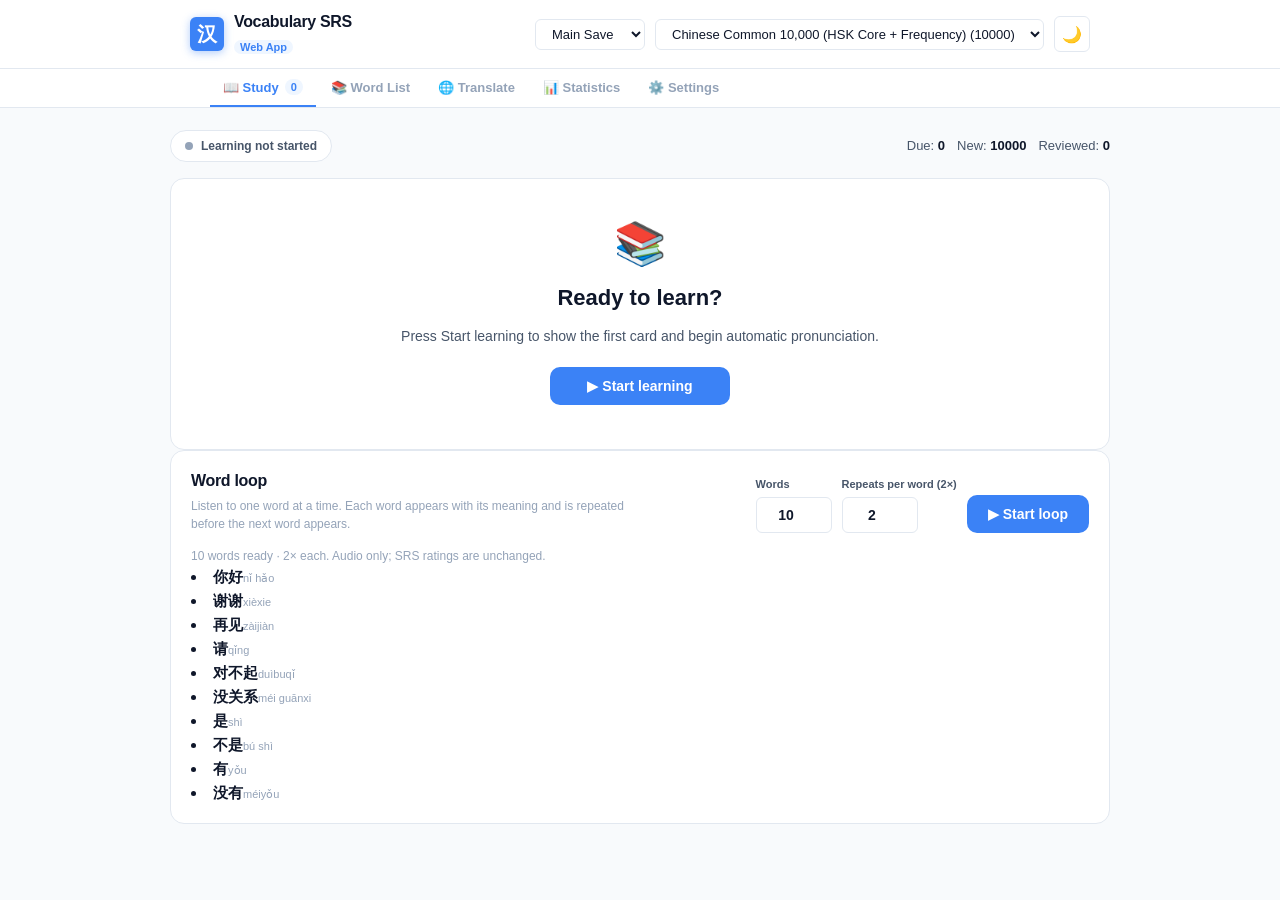
==== commit d8a17c65: "ui: replace word list with a single current word and meaning" ====
--- a/web/index.html
+++ b/web/index.html
@@ -9,7 +9,7 @@
   <link rel="apple-touch-icon" href="icons/icon128.png" />
   <link rel="manifest" href="manifest.webmanifest" />
   <meta name="theme-color" content="#3b82f6" />
-  <link rel="stylesheet" href="style.css?v=35" />
+  <link rel="stylesheet" href="style.css?v=36" />
 </head>
 <body>
   <!-- Top App Header -->
@@ -92,7 +92,7 @@
         <div class="word-loop-heading">
           <div>
             <h2 id="wordLoopTitle">Word loop</h2>
-            <p>Listen to a fixed list of Chinese words. The list repeats until you stop it; this does not change review ratings.</p>
+            <p>Listen to one word at a time. Each word appears with its meaning and is repeated before the next word appears.</p>
           </div>
           <div class="word-loop-controls">
             <label class="word-loop-field">
@@ -108,7 +108,11 @@
           </div>
         </div>
         <p id="wordLoopStatus" class="word-loop-status" role="status">Choose how many words to hear, then start the loop.</p>
-        <ol id="wordLoopPreview" class="word-loop-preview" aria-label="Words in the loop"></ol>
+        <div id="wordLoopPreview" class="word-loop-current" aria-live="polite" aria-atomic="true">
+          <span id="wordLoopCurrentWord" class="word-loop-current-word">—</span>
+          <span id="wordLoopCurrentSeparator" class="word-loop-current-separator" aria-hidden="true">—</span>
+          <span id="wordLoopCurrentMeaning" class="word-loop-current-meaning">The current word will appear here.</span>
+        </div>
       </section>
 
       <!-- Flashcard / Quiz Component -->
@@ -560,6 +564,6 @@
   <script src="ai-image-config.js?v=34"></script>
   <script src="picture-catalog.js?v=30"></script>
   <script src="internet-picture.js?v=34"></script>
-  <script src="app.js?v=35"></script>
+  <script src="app.js?v=36"></script>
 </body>
 </html>
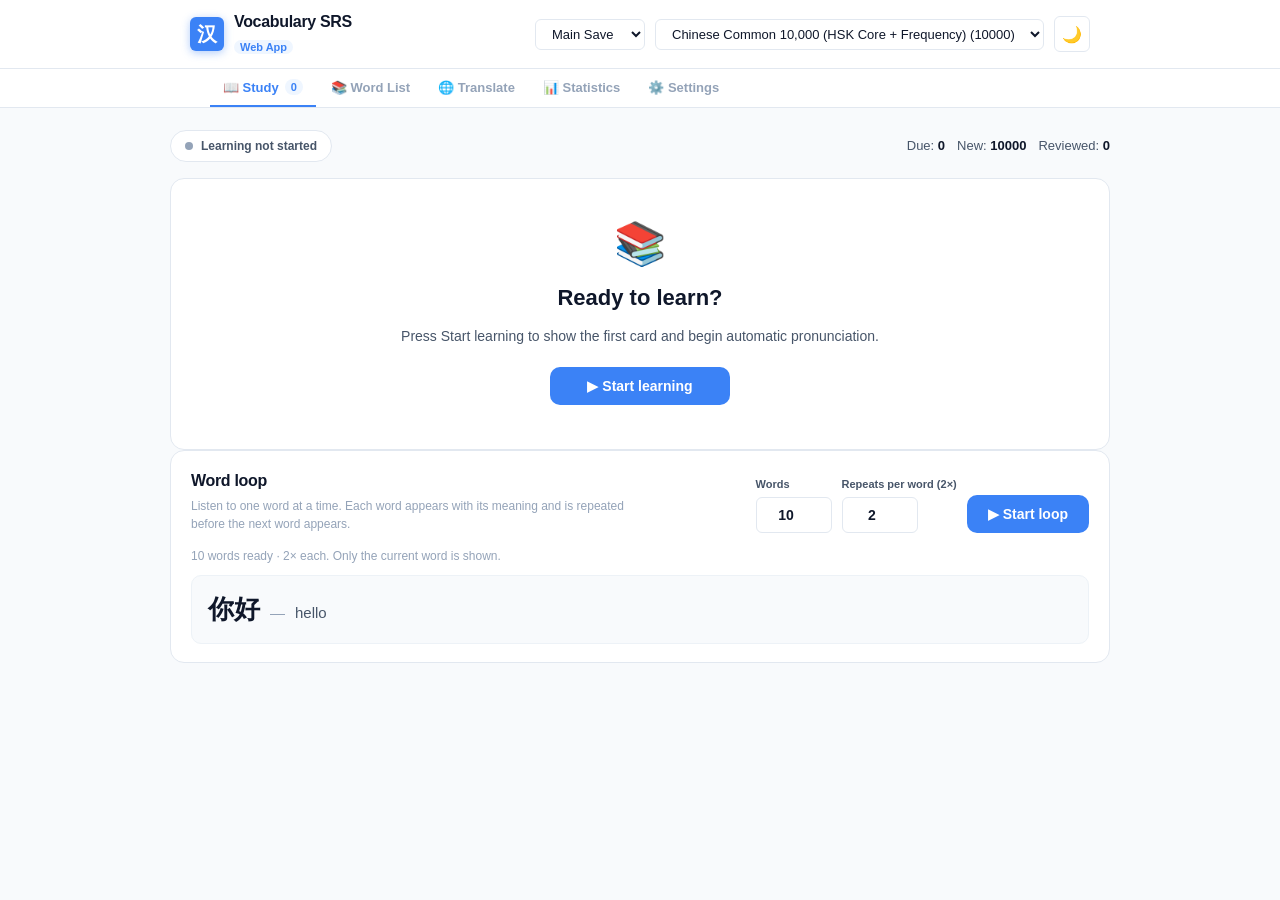
==== commit f46c2e37: "ui: add pinyin reading to the single-word loop" ====
--- a/web/index.html
+++ b/web/index.html
@@ -9,7 +9,7 @@
   <link rel="apple-touch-icon" href="icons/icon128.png" />
   <link rel="manifest" href="manifest.webmanifest" />
   <meta name="theme-color" content="#3b82f6" />
-  <link rel="stylesheet" href="style.css?v=36" />
+  <link rel="stylesheet" href="style.css?v=37" />
 </head>
 <body>
   <!-- Top App Header -->
@@ -110,6 +110,7 @@
         <p id="wordLoopStatus" class="word-loop-status" role="status">Choose how many words to hear, then start the loop.</p>
         <div id="wordLoopPreview" class="word-loop-current" aria-live="polite" aria-atomic="true">
           <span id="wordLoopCurrentWord" class="word-loop-current-word">—</span>
+          <span id="wordLoopCurrentReading" class="word-loop-current-reading" hidden></span>
           <span id="wordLoopCurrentSeparator" class="word-loop-current-separator" aria-hidden="true">—</span>
           <span id="wordLoopCurrentMeaning" class="word-loop-current-meaning">The current word will appear here.</span>
         </div>
@@ -564,6 +565,6 @@
   <script src="ai-image-config.js?v=34"></script>
   <script src="picture-catalog.js?v=30"></script>
   <script src="internet-picture.js?v=34"></script>
-  <script src="app.js?v=36"></script>
+  <script src="app.js?v=37"></script>
 </body>
 </html>
--- a/web/style.css
+++ b/web/style.css
@@ -1931,36 +1931,30 @@
   color: var(--text-muted);
   font-size: 12px;
 }
-.word-loop-preview {
-  display: flex;
+.word-loop-current {
+  display: flex;
+  align-items: baseline;
   flex-wrap: wrap;
-  gap: 6px;
+  gap: 10px;
+  min-height: 64px;
   margin-top: 10px;
-  padding: 0;
-  list-style: none;
-}
-.word-loop-preview li {
-  display: flex;
-  align-items: baseline;
-  gap: 6px;
-  padding: 5px 9px;
+  padding: 14px 16px;
   border: 1px solid var(--border-subtle);
-  border-radius: 7px;
+  border-radius: var(--radius-md);
   background: var(--bg-card-sub);
-  color: var(--text-secondary);
-  font-size: 12px;
-}
-.word-loop-preview li.is-current {
-  border-color: var(--primary-border);
-  background: var(--primary-light);
-  color: var(--text-main);
-}
-.word-loop-hanzi { font-family: var(--font-hanzi); font-size: 15px; font-weight: 650; }
-.word-loop-reading { color: var(--text-muted); font-size: 11px; }
-.word-loop-preview .word-loop-more {
-  border-style: dashed;
-  background: transparent;
-  color: var(--text-muted);
+}
+.word-loop-current-word {
+  color: var(--text-main);
+  font-family: var(--font-hanzi);
+  font-size: 26px;
+  font-weight: 700;
+}
+.word-loop-current-separator { color: var(--text-muted); font-size: 15px; }
+.word-loop-current-separator[hidden] { display: none; }
+.word-loop-current-meaning {
+  color: var(--text-secondary);
+  font-size: 15px;
+  line-height: 1.5;
 }
 .btn, .icon-button, .audio-btn, .choice-btn { box-shadow: none; }
 @media (max-width: 640px) {
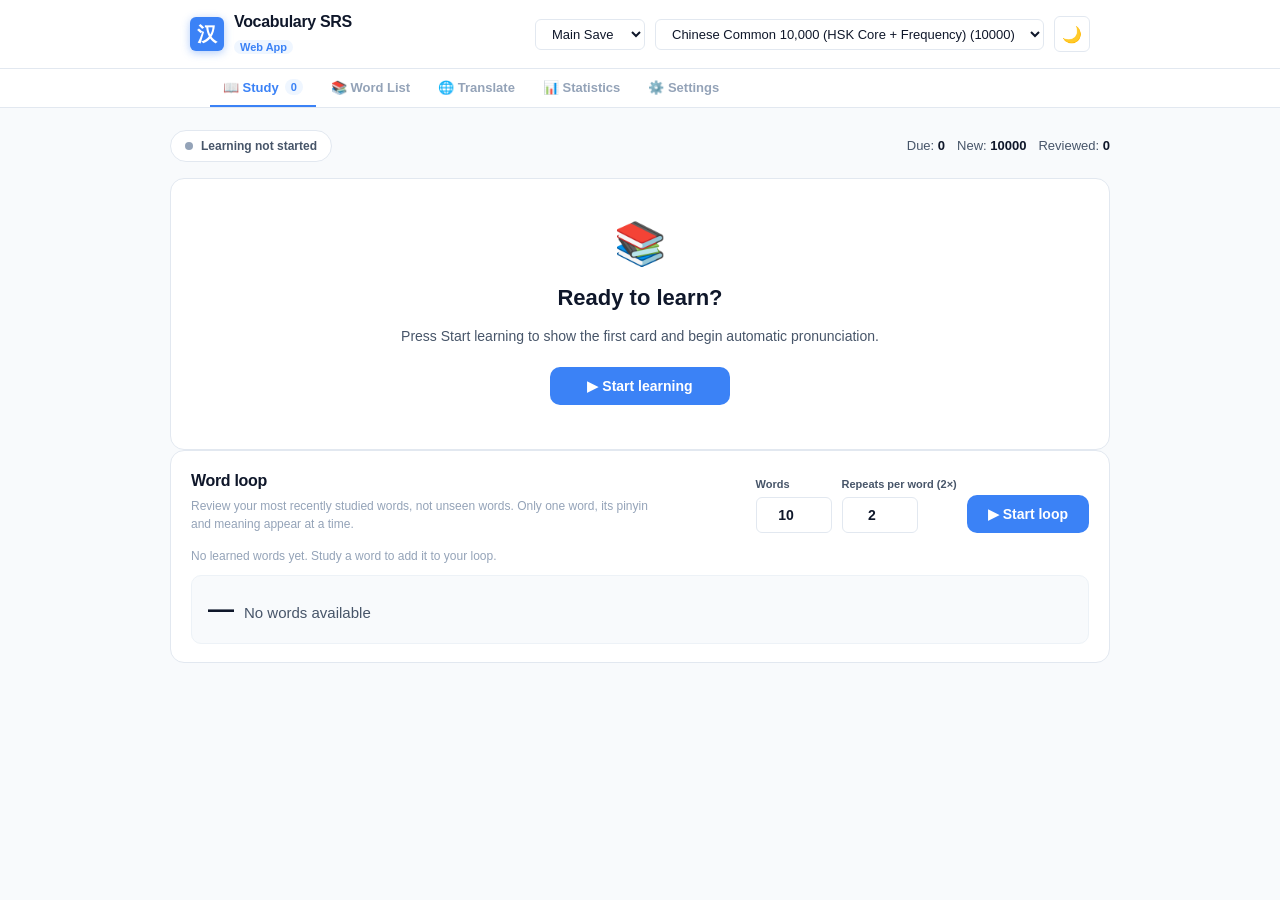
==== commit 78093609: "ui: explain rolling last-N learned word loop and refresh assets" ====
--- a/web/index.html
+++ b/web/index.html
@@ -9,7 +9,7 @@
   <link rel="apple-touch-icon" href="icons/icon128.png" />
   <link rel="manifest" href="manifest.webmanifest" />
   <meta name="theme-color" content="#3b82f6" />
-  <link rel="stylesheet" href="style.css?v=37" />
+  <link rel="stylesheet" href="style.css?v=38" />
 </head>
 <body>
   <!-- Top App Header -->
@@ -92,7 +92,7 @@
         <div class="word-loop-heading">
           <div>
             <h2 id="wordLoopTitle">Word loop</h2>
-            <p>Listen to one word at a time. Each word appears with its meaning and is repeated before the next word appears.</p>
+            <p>Review your most recently studied words, not unseen words. Only one word, its pinyin and meaning appear at a time.</p>
           </div>
           <div class="word-loop-controls">
             <label class="word-loop-field">
@@ -107,7 +107,7 @@
             <button id="stopWordLoopBtn" class="btn btn-secondary" type="button" hidden>■ Stop</button>
           </div>
         </div>
-        <p id="wordLoopStatus" class="word-loop-status" role="status">Choose how many words to hear, then start the loop.</p>
+        <p id="wordLoopStatus" class="word-loop-status" role="status">Choose how many recent words to review, then start the loop.</p>
         <div id="wordLoopPreview" class="word-loop-current" aria-live="polite" aria-atomic="true">
           <span id="wordLoopCurrentWord" class="word-loop-current-word">—</span>
           <span id="wordLoopCurrentReading" class="word-loop-current-reading" hidden></span>
@@ -565,6 +565,6 @@
   <script src="ai-image-config.js?v=34"></script>
   <script src="picture-catalog.js?v=30"></script>
   <script src="internet-picture.js?v=34"></script>
-  <script src="app.js?v=37"></script>
+  <script src="app.js?v=38"></script>
 </body>
 </html>
--- a/web/style.css
+++ b/web/style.css
@@ -1949,6 +1949,15 @@
   font-size: 26px;
   font-weight: 700;
 }
+.word-loop-current-reading {
+  color: var(--text-secondary);
+  font-size: 14px;
+  font-style: italic;
+  font-weight: 500;
+  letter-spacing: 0.02em;
+  white-space: nowrap;
+}
+.word-loop-current-reading[hidden] { display: none; }
 .word-loop-current-separator { color: var(--text-muted); font-size: 15px; }
 .word-loop-current-separator[hidden] { display: none; }
 .word-loop-current-meaning {
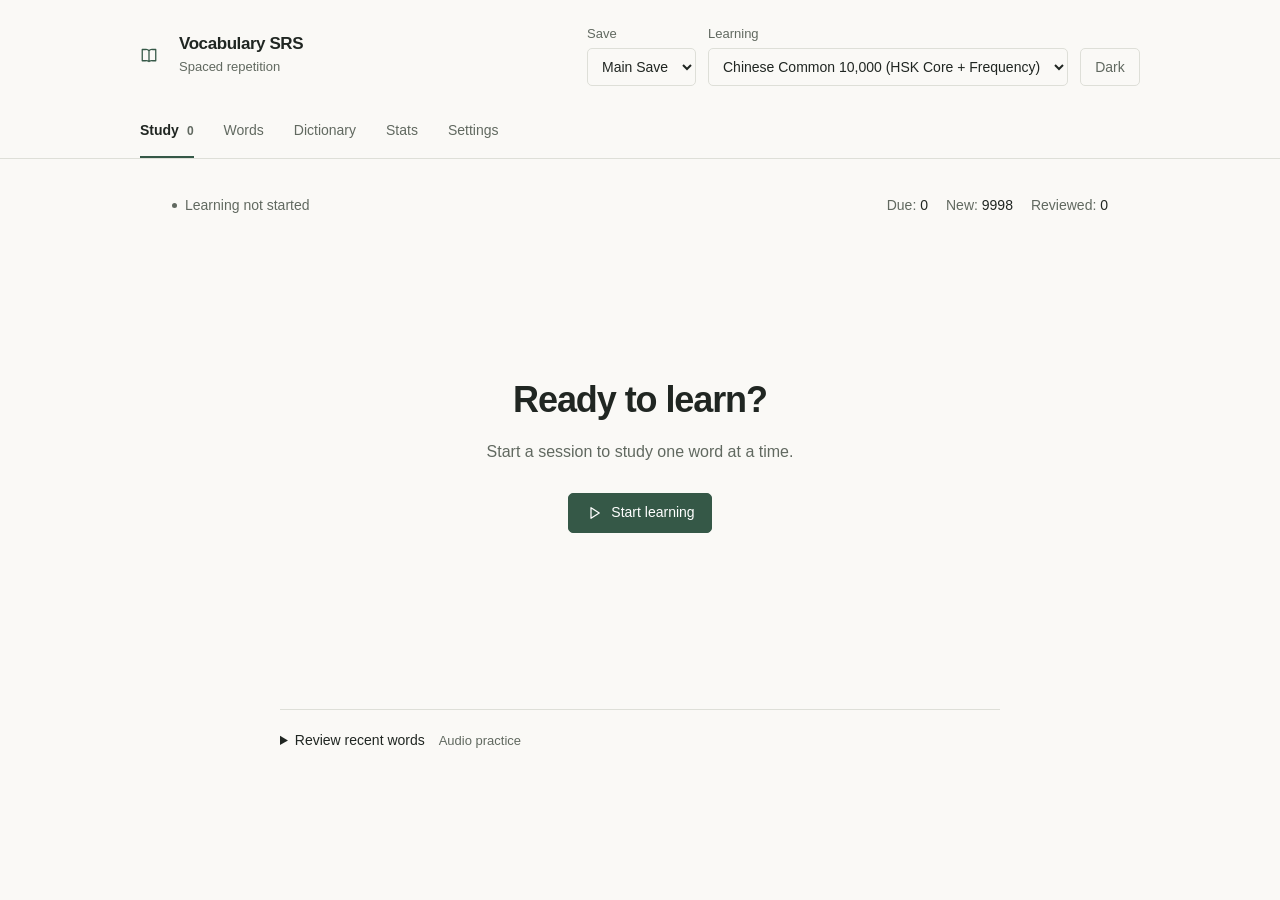
==== commit 4197951d: "Add offline multilingual dictionaries and minimalist study UI" ====
--- a/web/index.html
+++ b/web/index.html
@@ -3,54 +3,62 @@
 <head>
   <meta charset="utf-8" />
   <meta name="viewport" content="width=device-width, initial-scale=1" />
-  <title>Vocabulary SRS — Spaced Repetition Chinese Learning</title>
+  <title>Vocabulary SRS — Spaced Repetition Language Learning</title>
   <meta name="description" content="Adaptive spaced-repetition vocabulary learning web app with meaning choices, example sentences, and audio pronunciation." />
   <link rel="icon" type="image/png" href="icons/icon32.png" />
   <link rel="apple-touch-icon" href="icons/icon128.png" />
   <link rel="manifest" href="manifest.webmanifest" />
-  <meta name="theme-color" content="#3b82f6" />
-  <link rel="stylesheet" href="style.css?v=38" />
+  <meta name="theme-color" content="#355847" />
+  <link rel="stylesheet" href="style.css?v=40" />
 </head>
 <body>
+  <svg class="icon-definitions" aria-hidden="true" xmlns="http://www.w3.org/2000/svg">
+    <symbol id="icon-sound" viewBox="0 0 24 24"><path d="M11 5 6 9H3v6h3l5 4V5Z"/><path d="M15 8a6 6 0 0 1 0 8m3-11a10 10 0 0 1 0 14"/></symbol>
+    <symbol id="icon-play" viewBox="0 0 24 24"><path d="m8 5 11 7-11 7V5Z"/></symbol>
+    <symbol id="icon-search" viewBox="0 0 24 24"><circle cx="10.5" cy="10.5" r="6.5"/><path d="m16 16 4.5 4.5"/></symbol>
+    <symbol id="icon-copy" viewBox="0 0 24 24"><rect x="8" y="8" width="12" height="12" rx="2"/><path d="M16 8V4H4v12h4"/></symbol>
+    <symbol id="icon-book" viewBox="0 0 24 24"><path d="M12 5v15M3 4h4a5 5 0 0 1 5 2 5 5 0 0 1 5-2h4v15h-4a7 7 0 0 0-5 1 7 7 0 0 0-5-1H3V4Z"/></symbol>
+  </svg>
+
   <!-- Top App Header -->
   <header class="app-header">
     <div class="header-container">
       <a href="#" class="brand" id="brandLink">
-        <div class="brand-icon">汉</div>
+        <div class="brand-icon"><svg class="ui-icon" aria-hidden="true"><use href="#icon-book"></use></svg></div>
         <div class="brand-info">
           <h1>Vocabulary SRS</h1>
-          <span class="brand-badge" id="appModeBadge">Web App</span>
+          <span class="brand-badge" id="appModeBadge">Spaced repetition</span>
         </div>
       </a>
 
       <div class="header-actions">
-        <select id="quickSaveSelect" class="pack-select quick-save-select" aria-label="Switch learning save file"></select>
-        <select id="packSelect" class="pack-select" aria-label="Select vocabulary pack"></select>
+        <label class="header-field save-field"><span>Save</span><select id="quickSaveSelect" class="pack-select quick-save-select" aria-label="Switch learning save file"></select></label>
+        <label class="header-field language-field"><span>Learning</span><select id="packSelect" class="pack-select" aria-label="Select learning language and vocabulary pack"></select></label>
         <button id="themeToggle" class="icon-button" type="button" aria-label="Toggle dark mode" title="Toggle theme">
-          🌙
+          Dark
         </button>
       </div>
     </div>
   </header>
 
   <!-- Navigation Tabs -->
-  <nav class="nav-tabs-container">
+  <nav class="nav-tabs-container" aria-label="Main navigation">
     <div class="nav-tabs">
-      <button class="tab-button active" data-tab="study" type="button">
-        <span>📖 Study</span>
+      <button class="tab-button active" aria-current="page" data-tab="study" type="button">
+        <span>Study</span>
         <span class="tab-badge" id="dueBadge">0</span>
       </button>
       <button class="tab-button" data-tab="deck" type="button">
-        <span>📚 Word List</span>
+        <span>Words</span>
       </button>
       <button class="tab-button" data-tab="translate" type="button">
-        <span>🌐 Translate</span>
+        <span>Dictionary</span>
       </button>
       <button class="tab-button" data-tab="stats" type="button">
-        <span>📊 Statistics</span>
+        <span>Stats</span>
       </button>
       <button class="tab-button" data-tab="settings" type="button">
-        <span>⚙️ Settings</span>
+        <span>Settings</span>
       </button>
     </div>
   </nav>
@@ -72,48 +80,20 @@
         </div>
 
         <button id="pauseLearningBtn" class="btn btn-secondary session-pause-btn" type="button" hidden>
-          ⏸ Pause learning
+          Pause
         </button>
       </div>
 
       <section class="learning-session-gate" id="learningSessionGate" aria-live="polite">
-        <div class="learning-session-icon">📚</div>
+
         <h2 id="learningSessionTitle">Ready to learn?</h2>
         <p id="learningSessionText">Loading vocabulary…</p>
         <button id="startLearningBtn" class="btn btn-primary session-main-btn" type="button" disabled>
-          ▶ Start learning
+          <svg class="ui-icon" aria-hidden="true"><use href="#icon-play"></use></svg> Start learning
         </button>
         <button id="resumeLearningBtn" class="btn btn-primary session-main-btn" type="button" hidden>
-          ▶ Resume learning
+          <svg class="ui-icon" aria-hidden="true"><use href="#icon-play"></use></svg> Resume learning
         </button>
-      </section>
-
-      <section class="word-loop-panel" id="wordLoopPanel" aria-labelledby="wordLoopTitle">
-        <div class="word-loop-heading">
-          <div>
-            <h2 id="wordLoopTitle">Word loop</h2>
-            <p>Review your most recently studied words, not unseen words. Only one word, its pinyin and meaning appear at a time.</p>
-          </div>
-          <div class="word-loop-controls">
-            <label class="word-loop-field">
-              <span>Words</span>
-              <input type="number" id="wordLoopCount" class="input-number" min="1" max="10000" step="1" value="10" />
-            </label>
-            <label class="word-loop-field">
-              <span>Repeats per word (<strong id="wordRepeatLabel">2</strong>×)</span>
-              <input type="number" id="wordRepeatCount" class="input-number" min="1" max="10" step="1" value="2" />
-            </label>
-            <button id="startWordLoopBtn" class="btn btn-primary" type="button">▶ Start loop</button>
-            <button id="stopWordLoopBtn" class="btn btn-secondary" type="button" hidden>■ Stop</button>
-          </div>
-        </div>
-        <p id="wordLoopStatus" class="word-loop-status" role="status">Choose how many recent words to review, then start the loop.</p>
-        <div id="wordLoopPreview" class="word-loop-current" aria-live="polite" aria-atomic="true">
-          <span id="wordLoopCurrentWord" class="word-loop-current-word">—</span>
-          <span id="wordLoopCurrentReading" class="word-loop-current-reading" hidden></span>
-          <span id="wordLoopCurrentSeparator" class="word-loop-current-separator" aria-hidden="true">—</span>
-          <span id="wordLoopCurrentMeaning" class="word-loop-current-meaning">The current word will appear here.</span>
-        </div>
       </section>
 
       <!-- Flashcard / Quiz Component -->
@@ -122,10 +102,10 @@
           <span class="stage-badge" id="stageBadge">NEW WORD</span>
           <div class="speak-controls">
             <button id="speakWordBtn" class="audio-btn" type="button" aria-label="Hear word">
-              🔊 Word
+              <svg class="ui-icon" aria-hidden="true"><use href="#icon-sound"></use></svg> Word
             </button>
             <button id="speakSentenceBtn" class="audio-btn" type="button" aria-label="Hear sentence">
-              🔊 Sentence
+              <svg class="ui-icon" aria-hidden="true"><use href="#icon-sound"></use></svg> Sentence
             </button>
           </div>
         </div>
@@ -149,8 +129,8 @@
           <div id="aiReview" class="ai-picture-review" hidden>
             <p id="aiReviewText" role="status"></p>
             <div class="ai-picture-actions">
-              <button id="aiApproveBtn" class="btn btn-primary" type="button">👍 Good — save for this word</button>
-              <button id="aiRegenerateBtn" class="btn btn-secondary" type="button">↻ Bad — find another photo for this word</button>
+              <button id="aiApproveBtn" class="btn btn-primary" type="button">Good — save for this word</button>
+              <button id="aiRegenerateBtn" class="btn btn-secondary" type="button">Bad — find another photo for this word</button>
             </div>
           </div>
         </div>
@@ -158,9 +138,9 @@
         <!-- Example Sentence Card -->
         <div class="example-card" id="exampleCard">
           <div class="example-header">
-            <span class="example-label">COMMON SENTENCE</span>
+            <span class="example-label">Example sentence</span>
             <button id="speakExampleBtn" class="audio-btn" type="button" aria-label="Hear example sentence">
-              🔊 Listen
+              <svg class="ui-icon" aria-hidden="true"><use href="#icon-sound"></use></svg> Listen
             </button>
           </div>
           <div class="example-hanzi" id="exampleHanzi">Loading example sentence…</div>
@@ -170,8 +150,8 @@
           <!-- Word Breakdown & Translation Section -->
           <div class="example-breakdown" id="exampleBreakdown" hidden>
             <div class="breakdown-header">
-              <span class="breakdown-label">WORD BREAKDOWN</span>
-              <span class="breakdown-hint">Click word to open in Google Translate ↗</span>
+              <span class="breakdown-label">Word meanings</span>
+              <span class="breakdown-hint">Meanings from the selected offline dictionary</span>
             </div>
             <div class="breakdown-chips" id="breakdownChips"></div>
           </div>
@@ -179,7 +159,7 @@
 
         <!-- Review Controls Panel -->
         <div class="review-actions-panel" id="reviewActionsPanel">
-          <div class="actions-label" id="actionsLabel">SRS Interval Adjustment</div>
+          <div class="actions-label" id="actionsLabel">Review this word</div>
           <div class="action-buttons-row">
             <button id="newWordBtn" class="btn btn-secondary" type="button" title="Defer card without learning (Shortcut: N)">
               New Word (N)
@@ -204,14 +184,44 @@
           <span><span class="kbd">F</span> Forget</span>
         </div>
       </article>
+      <details class="review-tools">
+        <summary>Review recent words <span>Audio practice</span></summary>
+      <section class="word-loop-panel" id="wordLoopPanel" aria-labelledby="wordLoopTitle">
+        <div class="word-loop-heading">
+          <div>
+            <h2 id="wordLoopTitle">Word loop</h2>
+            <p>Listen again to recently studied words, one at a time.</p>
+          </div>
+          <div class="word-loop-controls">
+            <label class="word-loop-field">
+              <span>Words</span>
+              <input type="number" id="wordLoopCount" class="input-number" min="1" max="10000" step="1" value="10" />
+            </label>
+            <label class="word-loop-field">
+              <span>Repeats per word (<strong id="wordRepeatLabel">2</strong>×)</span>
+              <input type="number" id="wordRepeatCount" class="input-number" min="1" max="10" step="1" value="2" />
+            </label>
+            <button id="startWordLoopBtn" class="btn btn-primary" type="button"><svg class="ui-icon" aria-hidden="true"><use href="#icon-play"></use></svg> Start loop</button>
+            <button id="stopWordLoopBtn" class="btn btn-secondary" type="button" hidden>Stop</button>
+          </div>
+        </div>
+        <p id="wordLoopStatus" class="word-loop-status" role="status">Choose how many recent words to review, then start the loop.</p>
+        <div id="wordLoopPreview" class="word-loop-current" aria-live="polite" aria-atomic="true">
+          <span id="wordLoopCurrentWord" class="word-loop-current-word">—</span>
+          <span id="wordLoopCurrentReading" class="word-loop-current-reading" hidden></span>
+          <span id="wordLoopCurrentSeparator" class="word-loop-current-separator" aria-hidden="true">—</span>
+          <span id="wordLoopCurrentMeaning" class="word-loop-current-meaning">The current word will appear here.</span>
+        </div>
+      </section>
+      </details>
     </section>
 
     <!-- WORD LIST / DECK BROWSER TAB -->
     <section id="deckView" class="tab-view">
       <div class="deck-controls">
         <div class="search-box">
-          <span class="search-icon">🔍</span>
-          <input type="text" id="deckSearchInput" class="search-input" placeholder="Search Hanzi, Pinyin, or English..." />
+          <span class="search-icon"><svg class="ui-icon" aria-hidden="true"><use href="#icon-search"></use></svg></span>
+          <input type="text" id="deckSearchInput" class="search-input" placeholder="Search words, readings, or meanings..." />
         </div>
         <div class="filter-chips">
           <button class="chip active" data-filter="all" type="button">All (<span id="countAll">0</span>)</button>
@@ -230,17 +240,17 @@
     <section id="translateView" class="tab-view">
       <div class="translate-container">
         <div class="translate-header">
-          <h2>Sentence Translation &amp; Vocabulary Breakdown</h2>
-          <p>Translate Chinese sentences to your selected language, view Pinyin pronunciation, and break down words with definitions and Google Translate lookup.</p>
+          <h2>Dictionary</h2>
+          <p>Words, meanings and context from your offline dictionaries.</p>
         </div>
 
         <!-- Quick Sample Chips -->
         <div class="sample-chips-bar">
-          <span class="sample-label">Try sample:</span>
-          <button class="sample-chip" type="button" data-sample="莫要看我形">莫要看我形</button>
-          <button class="sample-chip" type="button" data-sample="我总是说好!">我总是说好!</button>
-          <button class="sample-chip" type="button" data-sample="学而时习之，不亦说乎？">学而时习之</button>
-          <button class="sample-chip" type="button" data-sample="你好，很高兴认识你。">很高兴认识你</button>
+          <span class="sample-label">Try</span>
+          <button class="sample-chip" type="button" data-sample="你好">你好</button>
+          <button class="sample-chip" type="button" data-sample="学习">学习</button>
+          <button class="sample-chip" type="button" data-sample="词典">词典</button>
+          <button class="sample-chip" type="button" data-sample="水">水</button>
         </div>
 
         <!-- Input Area Card -->
@@ -250,8 +260,8 @@
               id="translateInput"
               class="translate-textarea"
               rows="3"
-              placeholder="what do you need to translate?"
-              aria-label="Input Chinese text to translate"
+              placeholder="Enter a word or phrase"
+              aria-label="Word or phrase in the selected learning language"
             ></textarea>
             <button id="clearTranslateBtn" class="clear-input-btn" type="button" title="Clear text" hidden>✕</button>
           </div>
@@ -262,8 +272,8 @@
               <span id="translateStatusIndicator" class="status-indicator"></span>
             </div>
             <div class="action-buttons-group">
-              <button id="speakInputBtn" class="btn btn-secondary btn-icon-text" type="button" title="Pronounce Chinese text">
-                🔊 Listen
+              <button id="speakInputBtn" class="btn btn-secondary btn-icon-text" type="button" title="Pronounce text in the learning language">
+                <svg class="ui-icon" aria-hidden="true"><use href="#icon-sound"></use></svg> Listen
               </button>
               <label for="translateTargetSelect">To
                 <select id="translateTargetSelect" class="pack-select" aria-label="Translation target language">
@@ -280,7 +290,7 @@
                 </select>
               </label>
               <button id="translateBtn" class="btn btn-primary" type="button">
-                Translate
+                Look up
               </button>
             </div>
           </div>
@@ -291,13 +301,13 @@
           <!-- Full Sentence Translation Card -->
           <div class="translate-card sentence-result-card">
             <div class="result-card-header">
-              <span class="result-label">SENTENCE TRANSLATION</span>
+              <span class="result-label">Dictionary entry</span>
               <div class="result-card-actions">
                 <button id="speakResultBtn" class="audio-btn" type="button" title="Listen to sentence">
-                  🔊 Speak
+                  <svg class="ui-icon" aria-hidden="true"><use href="#icon-sound"></use></svg> Speak
                 </button>
-                <button id="copyTranslationBtn" class="icon-button" type="button" title="Copy translated text">
-                  📋
+                <button id="copyTranslationBtn" class="icon-button" type="button" title="Copy dictionary meaning">
+                  <svg class="ui-icon" aria-hidden="true"><use href="#icon-copy"></use></svg>
                 </button>
               </div>
             </div>
@@ -309,8 +319,8 @@
           <!-- Word-by-Word Breakdown Card -->
           <div class="translate-card words-result-card" id="translateWordsCard">
             <div class="result-card-header">
-              <span class="result-label">WORD BREAKDOWN &amp; MEANINGS</span>
-              <span class="result-hint">Click any word to translate on Google ↗</span>
+              <span class="result-label">Word meanings</span>
+              <span class="result-hint">Published senses and source attribution</span>
             </div>
             <div class="word-breakdown-grid" id="translateWordsGrid"></div>
           </div>
@@ -370,7 +380,7 @@
       <div class="settings-panel">
         <header class="settings-heading">
           <h2>Settings</h2>
-          <p>Keep only the options you use. Changes save automatically; Save settings stores everything together.</p>
+          <p>Changes save automatically. Save settings stores everything together.</p>
         </header>
         <div class="settings-savebar">
           <button id="saveSettingsBtn" class="btn btn-primary" type="button">Save settings</button>
@@ -380,7 +390,7 @@
         <div class="settings-group">
           <h2 class="settings-group-title">Learning</h2>
           <div class="setting-row">
-            <div class="setting-info"><label for="learningModeSelect">Quiz direction</label><p>Mode 1: Chinese → localized meaning. Mode 2: localized meaning → Chinese. Mode 3: Chinese → picture. Mode 3 searches openly licensed photos on Wikimedia Commons for the current word and keeps two locally saved distractors. Internet access is needed for uncached words. Your selection is saved until changed.</p></div>
+            <div class="setting-info"><label for="learningModeSelect">Quiz direction</label><p>Study words, meanings or pictures. Picture search uses Wikimedia Commons. Your selection is saved until changed.</p></div>
             <div class="setting-control">
               <select id="learningModeSelect" class="pack-select">
                 <option value="chinese-to-english">Mode 1: Chinese → meaning</option>
@@ -390,7 +400,7 @@
             </div>
           </div>
           <div class="setting-row">
-            <div class="setting-info"><label for="meaningLanguageSelect">Meaning language</label></div>
+            <div class="setting-info"><label for="meaningLanguageSelect">Meaning language</label><p id="dictionaryCoverage" role="status">Loading installed dictionaries…</p></div>
             <div class="setting-control">
               <select id="meaningLanguageSelect" class="pack-select">
                 <option value="en">English</option>
@@ -449,7 +459,7 @@
               </div>
             </div>
             <div class="setting-row">
-              <div class="setting-info"><label for="voiceSelect">Chinese voice</label></div>
+              <div class="setting-info"><label for="voiceSelect">Pronunciation voice</label></div>
               <div class="setting-control"><select id="voiceSelect" class="pack-select"></select></div>
             </div>
           </details>
@@ -502,8 +512,8 @@
               </div>
             </div>
             <div class="save-slots-actions">
-              <button id="newSaveBtn" class="btn btn-secondary" type="button">＋ New</button>
-              <button id="duplicateSaveBtn" class="btn btn-secondary" type="button">⧉ Duplicate</button>
+              <button id="newSaveBtn" class="btn btn-secondary" type="button">New</button>
+              <button id="duplicateSaveBtn" class="btn btn-secondary" type="button">Duplicate</button>
               <button id="renameSaveBtn" class="btn btn-secondary" type="button">Rename</button>
               <button id="deleteSaveBtn" class="btn btn-danger" type="button">Delete</button>
             </div>
@@ -536,7 +546,8 @@
             </div>
           </div>
           <div class="settings-group">
-            <h2 class="settings-group-title">Vocabulary sources</h2>
+            <h2 class="settings-group-title">Dictionary and vocabulary sources</h2>
+            <p class="save-slot-tip">Offline meanings come from CC-CEDICT, FreeDict and Vietnamese Wiktionary. Coverage varies by language pair. <a href="dictionary/README.md" target="_blank" rel="noopener noreferrer">View dictionary sources, licenses and extension format</a>.</p>
             <p class="save-slot-tip">The 10,000-word catalog includes 9,000 frequency-ranked entries and example sentences adapted from Zhongdex by SayMei and CC-CEDICT, licensed under CC BY-SA 4.0. <a href="VOCABULARY_SOURCES.md" target="_blank" rel="noopener noreferrer">View sources, attribution and license</a>.</p>
           </div>
         </details>
@@ -561,10 +572,10 @@
 
   <!-- Load Scripts -->
   <script src="srs.js?v=19"></script>
-  <script src="translation.js?v=25"></script>
+  <script src="translation.js?v=39"></script>
   <script src="ai-image-config.js?v=34"></script>
   <script src="picture-catalog.js?v=30"></script>
   <script src="internet-picture.js?v=34"></script>
-  <script src="app.js?v=38"></script>
+  <script src="app.js?v=40"></script>
 </body>
 </html>
--- a/web/style.css
+++ b/web/style.css
@@ -1,83 +1,64 @@
+/* Vocabulary SRS — minimalist, word-centered interface. */
 :root {
-  --font-sans: -apple-system, BlinkMacSystemFont, "Segoe UI", Roboto, Helvetica, Arial, sans-serif;
-  --font-hanzi: "PingFang SC", "Hiragino Sans GB", "Microsoft YaHei", "Noto Sans SC", "SimSun", sans-serif;
-  
-  --bg-app: #f4f6fb;
-  --bg-header: rgba(255, 255, 255, 0.88);
+  color-scheme: light;
+  --bg-app: #faf9f6;
+  --bg-header: #faf9f6;
   --bg-card: #ffffff;
-  --bg-card-sub: #f8fafc;
-  --bg-hover: #f1f5f9;
-  --border-color: #e2e8f0;
-  --border-subtle: #edf2f7;
-
-  --text-main: #0f172a;
-  --text-secondary: #475569;
-  --text-muted: #94a3b8;
-  --text-inverse: #ffffff;
-
-  --primary: #3b82f6;
-  --primary-hover: #2563eb;
-  --primary-light: #eff6ff;
-  --primary-border: #bfdbfe;
-
-  --success: #10b981;
-  --success-light: #ecfdf5;
-  --success-border: #a7f3d0;
-  --success-text: #065f46;
-
-  --danger: #ef4444;
-  --danger-light: #fef2f2;
-  --danger-border: #fecaca;
-  --danger-text: #991b1b;
-
-  --warning: #f59e0b;
-  --warning-light: #fffbeb;
-
-  --shadow-sm: 0 1px 2px 0 rgba(0, 0, 0, 0.05);
-  --shadow-md: 0 4px 6px -1px rgba(0, 0, 0, 0.08), 0 2px 4px -2px rgba(0, 0, 0, 0.05);
-  --shadow-lg: 0 10px 25px -3px rgba(15, 23, 42, 0.08), 0 4px 6px -4px rgba(15, 23, 42, 0.04);
-  --radius-sm: 8px;
-  --radius-md: 12px;
-  --radius-lg: 20px;
-  --radius-full: 9999px;
-
-  --transition: all 0.2s cubic-bezier(0.4, 0, 0.2, 1);
+  --bg-card-sub: #f2f3ee;
+  --bg-hover: #eef0e9;
+  --text-main: #202622;
+  --text-secondary: #616960;
+  --text-muted: #697166;
+  --border-color: #dedfd8;
+  --primary: #355847;
+  --primary-light: #e9f0e8;
+  --primary-border: #b9cbbb;
+  --success: #355e44;
+  --success-light: #e9f1e9;
+  --success-text: #28523c;
+  --success-border: #afc9b3;
+  --danger: #a33c36;
+  --danger-light: #f8ebe7;
+  --danger-text: #90362f;
+  --danger-border: #dbb3aa;
+  --font-sans: -apple-system, BlinkMacSystemFont, "Segoe UI", sans-serif;
+  --font-hanzi: "Noto Sans CJK SC", "Microsoft YaHei", "PingFang SC", var(--font-sans);
+  --radius-sm: 5px;
+  --radius-md: 8px;
+  --radius-lg: 12px;
+  --radius-full: 99px;
+  --shadow-sm: none;
+  --shadow-md: none;
+  --shadow-lg: none;
+  --transition: background-color 160ms ease-out, color 160ms ease-out, border-color 160ms ease-out;
 }
 
 [data-theme="dark"] {
-  --bg-app: #0b0f19;
-  --bg-header: rgba(15, 23, 42, 0.88);
-  --bg-card: #151d30;
-  --bg-card-sub: #1e293b;
-  --bg-hover: #27354f;
-  --border-color: #27354f;
-  --border-subtle: #1e293b;
-
-  --text-main: #f8fafc;
-  --text-secondary: #cbd5e1;
-  --text-muted: #64748b;
-
-  --primary: #3b82f6;
-  --primary-hover: #60a5fa;
-  --primary-light: rgba(59, 130, 246, 0.15);
-  --primary-border: #1d4ed8;
-
-  --success-light: rgba(16, 185, 129, 0.15);
-  --success-border: #047857;
-  --success-text: #34d399;
-
-  --danger-light: rgba(239, 68, 68, 0.15);
-  --danger-border: #b91c1c;
-  --danger-text: #f87171;
-
-  --shadow-md: 0 4px 6px -1px rgba(0, 0, 0, 0.3);
-  --shadow-lg: 0 10px 25px -3px rgba(0, 0, 0, 0.4);
+  color-scheme: dark;
+  --bg-app: #171c19;
+  --bg-header: #171c19;
+  --bg-card: #1e2521;
+  --bg-card-sub: #242d26;
+  --bg-hover: #2b352e;
+  --text-main: #edf0e9;
+  --text-secondary: #b0b9ae;
+  --text-muted: #a5aea1;
+  --border-color: #3b443c;
+  --primary: #b1d0b7;
+  --primary-light: #2b3c2e;
+  --primary-border: #58735d;
+  --success: #a5c9ae;
+  --success-light: #263a2c;
+  --success-text: #bddfc3;
+  --success-border: #5a7c61;
+  --danger: #e5a69a;
+  --danger-light: #3d2926;
+  --danger-text: #f0b8ac;
+  --danger-border: #8d5c53;
 }
 
 * {
   box-sizing: border-box;
-  margin: 0;
-  padding: 0;
 }
 
 [hidden] {
@@ -85,173 +66,254 @@
 }
 
 body {
-  font-family: var(--font-sans);
+  margin: 0;
   background: var(--bg-app);
   color: var(--text-main);
-  min-height: 100vh;
-  display: flex;
-  flex-direction: column;
-  line-height: 1.5;
+  font: 16px/1.55 var(--font-sans);
   -webkit-font-smoothing: antialiased;
 }
 
-/* App Header */
+h1, h2, h3, p {
+  margin: 0;
+}
+
+h1, h2, h3 {
+  font-weight: 600;
+  line-height: 1.25;
+}
+
+button, input, select, textarea {
+  font: inherit;
+}
+
+button, select, summary {
+  cursor: pointer;
+}
+
+button {
+  color: inherit;
+}
+
+button, input, select, textarea {
+  transition: var(--transition);
+}
+
+button:disabled {
+  cursor: default;
+  opacity: 0.55;
+}
+
+a {
+  color: var(--primary);
+  text-underline-offset: 4px;
+}
+
+::selection {
+  background: var(--primary-border);
+  color: var(--text-main);
+}
+
+::placeholder {
+  color: var(--text-muted);
+  opacity: 1;
+}
+
+:focus-visible {
+  outline: 2px solid var(--primary);
+  outline-offset: 4px;
+}
+
+input, textarea {
+  caret-color: var(--primary);
+}
+
+.ui-icon {
+  width: 18px;
+  height: 18px;
+  flex: 0 0 18px;
+  fill: none;
+  stroke: currentColor;
+  stroke-width: 1.7;
+  stroke-linecap: round;
+  stroke-linejoin: round;
+}
+
+.icon-definitions {
+  position: absolute;
+  width: 0;
+  height: 0;
+  overflow: hidden;
+}
+
+/* Context and navigation */
 .app-header {
-  position: sticky;
-  top: 0;
-  z-index: 50;
-  background: var(--bg-header);
-  backdrop-filter: blur(12px);
-  -webkit-backdrop-filter: blur(12px);
-  border-bottom: 1px solid var(--border-color);
-  padding: 12px 20px;
-}
-
-.header-container {
-  max-width: 900px;
+  padding: 24px 32px 20px;
+}
+
+.header-container, .nav-tabs {
+  max-width: 1000px;
   margin: 0 auto;
   display: flex;
   align-items: center;
   justify-content: space-between;
-  gap: 16px;
+  gap: 24px;
 }
 
 .brand {
   display: flex;
   align-items: center;
-  gap: 10px;
+  gap: 12px;
+  color: inherit;
   text-decoration: none;
-  color: inherit;
 }
 
 .brand-icon {
-  width: 34px;
-  height: 34px;
+  display: flex;
+  align-items: center;
+  color: var(--primary);
+}
+
+.brand-icon .ui-icon {
+  width: 27px;
+  height: 27px;
+}
+
+.brand-info h1 {
+  font-size: 17px;
+  letter-spacing: -0.025em;
+}
+
+.brand-badge {
+  display: block;
+  margin-top: 2px;
+  font-size: 13px;
+  color: var(--text-secondary);
+}
+
+.header-actions {
+  display: flex;
+  align-items: flex-end;
+  gap: 12px;
+  min-width: 0;
+}
+
+.header-field {
+  display: grid;
+  gap: 4px;
+  min-width: 0;
+}
+
+.header-field > span {
+  color: var(--text-secondary);
+  font-size: 13px;
+}
+
+.save-field {
+  max-width: 145px;
+}
+
+.language-field {
+  max-width: 365px;
+}
+
+.pack-select, .input-number, .input-time, .search-input {
+  min-height: 38px;
+  border: 1px solid var(--border-color);
   border-radius: var(--radius-sm);
-  background: var(--primary);
-  display: flex;
+  background: transparent;
+  padding: 6px 10px;
+  color: var(--text-main);
+  font-size: 14px;
+  min-width: 0;
+  max-width: 100%;
+}
+
+.pack-select {
+  width: 100%;
+}
+
+.pack-select:hover {
+  border-color: var(--text-secondary);
+}
+
+.pack-select option {
+  background: var(--bg-card);
+}
+
+.icon-button, .audio-btn {
+  display: inline-flex;
   align-items: center;
   justify-content: center;
-  color: #fff;
-  font-size: 20px;
-  font-weight: 700;
-  box-shadow: 0 2px 8px rgba(59, 130, 246, 0.4);
-}
-
-.brand-info h1 {
-  font-size: 16px;
-  font-weight: 700;
-  letter-spacing: -0.02em;
-}
-
-.brand-badge {
-  font-size: 11px;
-  color: var(--primary);
-  font-weight: 600;
-  background: var(--primary-light);
-  padding: 1px 6px;
-  border-radius: var(--radius-full);
-}
-
-.header-actions {
-  display: flex;
-  align-items: center;
-  gap: 10px;
-}
-
-.pack-select {
-  padding: 6px 12px;
+  gap: 7px;
+  min-height: 38px;
+  padding: 7px 11px;
+  border: 1px solid var(--border-color);
   border-radius: var(--radius-sm);
-  border: 1px solid var(--border-color);
-  background: var(--bg-card);
-  color: var(--text-main);
-  font-size: 13px;
-  font-weight: 500;
-  cursor: pointer;
-  outline: none;
-  transition: var(--transition);
-}
-
-.pack-select:focus {
-  border-color: var(--primary);
-  box-shadow: 0 0 0 3px var(--primary-light);
-}
-
-.icon-button {
-  width: 36px;
-  height: 36px;
-  border-radius: var(--radius-sm);
-  border: 1px solid var(--border-color);
-  background: var(--bg-card);
-  color: var(--text-secondary);
-  display: flex;
-  align-items: center;
-  justify-content: center;
-  cursor: pointer;
-  font-size: 16px;
-  transition: var(--transition);
-}
-
-.icon-button:hover {
+  background: transparent;
+  color: var(--text-secondary);
+  font-size: 14px;
+  line-height: 1.3;
+}
+
+.icon-button:hover, .audio-btn:hover {
   background: var(--bg-hover);
   color: var(--text-main);
 }
 
-/* Nav Tabs */
+#themeToggle {
+  min-width: 60px;
+}
+
 .nav-tabs-container {
   border-bottom: 1px solid var(--border-color);
-  background: var(--bg-card);
+  padding: 0 32px;
 }
 
 .nav-tabs {
-  max-width: 900px;
+  justify-content: flex-start;
+  gap: 30px;
+  overflow-x: auto;
+  scrollbar-width: thin;
+}
+
+.tab-button {
+  display: inline-flex;
+  align-items: center;
+  gap: 8px;
+  padding: 14px 0;
+  border: 0;
+  border-bottom: 2px solid transparent;
+  background: transparent;
+  color: var(--text-secondary);
+  font-size: 14px;
+  white-space: nowrap;
+}
+
+.tab-button:hover {
+  color: var(--text-main);
+}
+
+.tab-button.active {
+  color: var(--text-main);
+  border-bottom-color: var(--primary);
+  font-weight: 600;
+}
+
+.tab-badge {
+  font-size: 12px;
+  color: var(--text-secondary);
+  font-variant-numeric: tabular-nums;
+}
+
+.tab-badge:empty {
+  display: none;
+}
+
+.main-content {
+  width: 100%;
+  max-width: 1000px;
   margin: 0 auto;
-  display: flex;
-  padding: 0 20px;
-  gap: 8px;
-  overflow-x: auto;
-}
-
-.tab-button {
-  padding: 12px 16px;
-  border: none;
-  background: none;
-  color: var(--text-muted);
-  font-size: 14px;
-  font-weight: 600;
-  cursor: pointer;
-  display: flex;
-  align-items: center;
-  gap: 6px;
-  border-bottom: 2px solid transparent;
-  transition: var(--transition);
-  white-space: nowrap;
-}
-
-.tab-button:hover {
-  color: var(--text-secondary);
-}
-
-.tab-button.active {
-  color: var(--primary);
-  border-bottom-color: var(--primary);
-}
-
-.tab-badge {
-  font-size: 11px;
-  padding: 2px 6px;
-  border-radius: var(--radius-full);
-  background: var(--primary-light);
-  color: var(--primary);
-}
-
-/* Main Content Views */
-.main-content {
-  flex: 1;
-  max-width: 900px;
-  width: 100%;
-  margin: 0 auto;
-  padding: 24px 20px 48px;
+  padding: 28px 32px 64px;
 }
 
 .tab-view {
@@ -260,113 +322,109 @@
 
 .tab-view.active {
   display: block;
-  animation: fadeIn 0.25s ease-out;
-}
-
-@keyframes fadeIn {
-  from { opacity: 0; transform: translateY(6px); }
-  to { opacity: 1; transform: translateY(0); }
-}
-
-/* Study Card */
+}
+
+/* One word at a time */
 .study-top-bar {
   display: flex;
   align-items: center;
-  justify-content: space-between;
-  margin-bottom: 16px;
-  gap: 12px;
   flex-wrap: wrap;
+  gap: 16px;
+  min-height: 38px;
 }
 
 .timer-pill {
   display: inline-flex;
   align-items: center;
   gap: 8px;
-  padding: 6px 14px;
-  border-radius: var(--radius-full);
-  font-size: 12px;
-  font-weight: 600;
-  background: var(--bg-card);
-  border: 1px solid var(--border-color);
-  color: var(--text-secondary);
-}
-
-.timer-pill.active {
-  border-color: var(--success);
-  background: var(--success-light);
-  color: var(--success-text);
+  font-size: 14px;
+  color: var(--text-secondary);
 }
 
 .timer-dot {
-  width: 8px;
-  height: 8px;
+  width: 5px;
+  height: 5px;
   border-radius: 50%;
-  background: var(--text-muted);
+  background: var(--text-secondary);
 }
 
 .timer-pill.active .timer-dot {
   background: var(--success);
-  animation: pulse 1.5s infinite;
-}
-
-@keyframes pulse {
-  0% { opacity: 1; transform: scale(1); }
-  50% { opacity: 0.4; transform: scale(1.2); }
-  100% { opacity: 1; transform: scale(1); }
 }
 
 .study-stats-summary {
-  display: flex;
-  gap: 12px;
-  font-size: 13px;
+  margin-left: auto;
+  display: flex;
+  gap: 18px;
+  font-size: 14px;
   color: var(--text-secondary);
 }
 
 .stat-item-inline strong {
   color: var(--text-main);
-  font-weight: 700;
+  font-weight: 500;
+  font-variant-numeric: tabular-nums;
+}
+
+.session-pause-btn {
+  margin-left: 4px;
+}
+
+.learning-session-gate {
+  display: flex;
+  flex-direction: column;
+  align-items: center;
+  justify-content: center;
+  min-height: 460px;
+  padding: 64px 16px;
+  gap: 18px;
+  text-align: center;
+}
+
+.learning-session-gate h2 {
+  font-size: 36px;
+  letter-spacing: -0.03em;
+}
+
+.learning-session-gate p {
+  max-width: 440px;
+  color: var(--text-secondary);
+}
+
+.session-main-btn {
+  margin-top: 10px;
 }
 
 .flashcard {
-  background: var(--bg-card);
-  border: 1px solid var(--border-color);
-  border-radius: var(--radius-lg);
-  padding: 36px 28px;
-  box-shadow: var(--shadow-lg);
-  position: relative;
+  max-width: 720px;
+  margin: 28px auto 0;
+  padding: 16px 12px 32px;
   text-align: center;
-  transition: var(--transition);
 }
 
 .card-header-bar {
   display: flex;
-  align-items: center;
   justify-content: space-between;
-  margin-bottom: 24px;
+  align-items: center;
+  gap: 16px;
 }
 
 .stage-badge {
-  font-size: 11px;
-  font-weight: 700;
-  letter-spacing: 0.08em;
+  font-size: 12px;
+  text-transform: lowercase;
+  color: var(--text-secondary);
+}
+
+.stage-badge::first-letter {
   text-transform: uppercase;
-  padding: 4px 10px;
-  border-radius: var(--radius-full);
-  background: var(--primary-light);
-  color: var(--primary);
-  border: 1px solid var(--primary-border);
 }
 
 .stage-badge.due {
-  background: var(--danger-light);
-  color: var(--danger-text);
-  border-color: var(--danger-border);
+  color: var(--danger);
 }
 
 .stage-badge.mastered {
-  background: var(--success-light);
-  color: var(--success-text);
-  border-color: var(--success-border);
+  color: var(--success);
 }
 
 .speak-controls {
@@ -374,553 +432,445 @@
   gap: 8px;
 }
 
-.audio-btn {
-  padding: 6px 12px;
-  border-radius: var(--radius-full);
-  border: 1px solid var(--border-color);
-  background: var(--bg-card-sub);
-  color: var(--text-secondary);
-  font-size: 12px;
-  font-weight: 600;
-  cursor: pointer;
-  display: inline-flex;
-  align-items: center;
-  gap: 5px;
-  transition: var(--transition);
-}
-
-.audio-btn:hover {
-  background: var(--bg-hover);
-  color: var(--text-main);
-  border-color: var(--primary);
-}
-
-.learning-session-gate {
-  min-height: 330px;
-  display: flex;
-  flex-direction: column;
-  align-items: center;
-  justify-content: center;
-  gap: 12px;
-  padding: 44px 24px;
-  text-align: center;
-  background: var(--bg-card);
-  border: 1px solid var(--border-color);
-  border-radius: var(--radius-lg);
-  box-shadow: var(--shadow-lg);
-}
-
-.learning-session-icon {
-  font-size: 42px;
-  line-height: 1;
-  margin-bottom: 4px;
-}
-
-.learning-session-gate h2 {
-  font-size: 22px;
-  color: var(--text-main);
-}
-
-.learning-session-gate p {
-  max-width: 520px;
-  color: var(--text-secondary);
-  font-size: 14px;
-}
-
-.session-main-btn {
-  min-width: 180px;
-  margin-top: 8px;
-}
-
-.session-pause-btn {
-  white-space: nowrap;
+.speak-controls .audio-btn {
+  border-color: transparent;
 }
 
 .term-container {
-  margin: 16px 0 10px;
+  margin: 38px 0 28px;
 }
 
 .hanzi-term {
-  font-family: var(--font-hanzi);
-  font-size: 58px;
-  font-weight: 600;
-  line-height: 1.15;
-  color: var(--text-main);
-  margin-bottom: 8px;
-  letter-spacing: 0.02em;
-  user-select: text;
+  font: 500 80px/1.25 var(--font-hanzi);
+  letter-spacing: -0.025em;
+  overflow-wrap: anywhere;
 }
 
 .hanzi-term.english-prompt {
   font-family: var(--font-sans);
-  font-size: 44px;
-  line-height: 1.2;
+  font-size: 40px;
+  line-height: 1.35;
+  letter-spacing: -0.025em;
 }
 
 .pinyin-reading {
-  font-size: 24px;
-  font-weight: 500;
-  color: var(--primary);
-  margin-bottom: 24px;
-}
-
-/* Meaning Quiz Section */
+  margin-top: 12px;
+  font-size: 21px;
+  color: var(--text-secondary);
+}
+
 .quiz-section {
-  margin: 24px 0 20px;
+  margin-top: 30px;
 }
 
 .quiz-prompt {
-  font-size: 13px;
-  font-weight: 600;
-  color: var(--text-muted);
-  text-transform: uppercase;
-  letter-spacing: 0.05em;
-  margin-bottom: 12px;
+  margin-bottom: 18px;
+  color: var(--text-secondary);
+  font-size: 14px;
 }
 
 .choices-grid {
   display: grid;
   grid-template-columns: 1fr;
-  gap: 10px;
-  max-width: 520px;
+  max-width: 600px;
+  gap: 8px;
   margin: 0 auto;
 }
 
-@media (min-width: 600px) {
-  .choices-grid {
-    grid-template-columns: 1fr;
-  }
-}
-
 .choice-btn {
-  padding: 14px 18px;
+  display: flex;
+  align-items: center;
+  justify-content: space-between;
+  gap: 24px;
+  width: 100%;
+  padding: 17px 20px;
+  min-height: 62px;
+  border: 1px solid var(--border-color);
   border-radius: var(--radius-md);
-  border: 1px solid var(--border-color);
   background: var(--bg-card);
-  color: var(--text-main);
-  font-size: 15px;
-  font-weight: 500;
-  cursor: pointer;
-  display: flex;
-  align-items: center;
-  justify-content: space-between;
   text-align: left;
-  transition: var(--transition);
-  position: relative;
+  font-size: 16px;
+  line-height: 1.55;
+  overflow-wrap: anywhere;
+}
+
+.choice-btn:hover:not(:disabled) {
+  background: var(--bg-hover);
+  border-color: var(--primary);
 }
 
 .choice-btn-chinese {
   font-family: var(--font-hanzi);
-  font-size: 22px;
-  font-weight: 600;
-}
-
-.choice-btn:hover:not(:disabled) {
-  border-color: var(--primary);
-  background: var(--primary-light);
-  transform: translateY(-1px);
+  font-size: 24px;
 }
 
 .choice-key-hint {
-  font-size: 11px;
-  font-weight: 700;
-  padding: 2px 7px;
-  border-radius: var(--radius-sm);
-  background: var(--bg-card-sub);
+  flex-shrink: 0;
   color: var(--text-muted);
-  border: 1px solid var(--border-color);
+  font: 12px var(--font-sans);
+}
+
+.choice-btn:disabled {
+  opacity: 1;
 }
 
 .choice-btn.correct {
-  border-color: var(--success);
   background: var(--success-light);
+  border-color: var(--success-border);
   color: var(--success-text);
-  font-weight: 600;
 }
 
 .choice-btn.wrong {
-  border-color: var(--danger);
-  background: var(--danger-light);
-  color: var(--danger-text);
-  text-decoration: line-through;
-}
-
-.choice-btn:disabled {
-  cursor: default;
-  transform: none;
-}
-
-.revealed-meaning-box {
-  margin-top: 16px;
-  padding: 12px 18px;
-  border-radius: var(--radius-md);
-  background: var(--success-light);
-  border: 1px solid var(--success-border);
-  color: var(--success-text);
-  font-size: 17px;
-  font-weight: 600;
-  animation: fadeIn 0.2s ease-out;
-}
-
-/* Example Sentence Card */
-.example-card {
-  margin-top: 24px;
-  padding: 18px 20px;
-  border-radius: var(--radius-md);
-  background: var(--bg-card-sub);
-  border: 1px solid var(--border-color);
-  text-align: left;
-}
-
-.example-header {
-  display: flex;
-  align-items: center;
-  justify-content: space-between;
-  margin-bottom: 8px;
-}
-
-.example-label {
-  font-size: 11px;
-  font-weight: 700;
-  letter-spacing: 0.06em;
-  color: var(--text-muted);
-  text-transform: uppercase;
-}
-
-.example-hanzi {
-  font-family: var(--font-hanzi);
-  font-size: 18px;
-  font-weight: 500;
-  color: var(--text-main);
-  line-height: 1.4;
-  margin-bottom: 4px;
-}
-
-.example-pinyin {
-  font-size: 13px;
-  color: var(--primary);
-  margin-bottom: 6px;
-}
-
-.example-english {
-  font-size: 14px;
-  color: var(--text-secondary);
-  font-style: italic;
-}
-
-/* Example Word Breakdown */
-.example-breakdown {
-  margin-top: 14px;
-  padding-top: 12px;
-  border-top: 1px dashed var(--border-color);
-}
-
-.breakdown-header {
-  display: flex;
-  align-items: center;
-  justify-content: space-between;
-  margin-bottom: 8px;
-}
-
-.breakdown-label {
-  font-size: 11px;
-  font-weight: 700;
-  letter-spacing: 0.05em;
-  color: var(--text-muted);
-  text-transform: uppercase;
-}
-
-.breakdown-hint {
-  font-size: 11px;
-  color: var(--text-muted);
-}
-
-.breakdown-chips {
-  display: flex;
-  flex-wrap: wrap;
-  gap: 8px;
-}
-
-.word-chip {
-  display: inline-flex;
-  align-items: center;
-  gap: 4px;
-  padding: 5px 10px;
-  background: var(--bg-card);
-  border: 1px solid var(--border-color);
-  border-radius: var(--radius-sm);
-  color: var(--text-main);
-  text-decoration: none;
-  font-size: 13px;
-  transition: var(--transition);
-  cursor: pointer;
-}
-
-.word-chip:hover {
-  border-color: var(--primary);
-  background: var(--primary-light);
-  color: var(--primary-text);
-  transform: translateY(-1px);
-  box-shadow: var(--shadow-sm);
-}
-
-.chip-word {
-  font-family: var(--font-hanzi);
-  font-weight: 600;
-  color: var(--text-main);
-}
-
-.word-chip:hover .chip-word {
-  color: var(--primary-text);
-}
-
-.chip-colon {
-  color: var(--text-muted);
-  font-weight: 400;
-}
-
-.chip-meaning {
-  color: var(--text-secondary);
-  font-size: 12px;
-}
-
-.word-chip:hover .chip-meaning {
-  color: var(--primary-text);
-}
-
-.chip-ext {
-  font-size: 10px;
-  color: var(--text-muted);
-  opacity: 0.6;
-  margin-left: 2px;
-  transition: opacity 0.15s ease;
-}
-
-.word-chip:hover .chip-ext {
-  opacity: 1;
-  color: var(--primary-text);
-}
-
-/* SRS Review Controls */
-.review-actions-panel {
-  margin-top: 28px;
-  padding-top: 20px;
-  border-top: 1px solid var(--border-color);
-}
-
-.actions-label {
-  font-size: 12px;
-  font-weight: 600;
-  color: var(--text-muted);
-  margin-bottom: 12px;
-}
-
-.action-buttons-row {
-  display: flex;
-  gap: 12px;
-  justify-content: center;
-  flex-wrap: wrap;
-}
-
-.btn {
-  padding: 10px 20px;
-  border-radius: var(--radius-md);
-  font-size: 14px;
-  font-weight: 600;
-  cursor: pointer;
-  border: 1px solid transparent;
-  display: inline-flex;
-  align-items: center;
-  justify-content: center;
-  gap: 6px;
-  transition: var(--transition);
-  outline: none;
-}
-
-.btn-primary {
-  background: var(--primary);
-  color: #ffffff;
-}
-
-.btn-primary:hover {
-  background: var(--primary-hover);
-  box-shadow: 0 4px 12px rgba(59, 130, 246, 0.3);
-}
-
-.btn-success {
-  background: var(--success);
-  color: #ffffff;
-}
-
-.btn-success:hover {
-  background: #059669;
-  box-shadow: 0 4px 12px rgba(16, 185, 129, 0.3);
-}
-
-.btn-danger {
   background: var(--danger-light);
   border-color: var(--danger-border);
   color: var(--danger-text);
+  text-decoration: line-through;
+}
+
+.revealed-meaning-box {
+  margin: 20px auto 0;
+  max-width: 600px;
+  color: var(--success-text);
+  font-size: 16px;
+  line-height: 1.6;
+}
+
+.example-card {
+  max-width: 600px;
+  margin: 32px auto 0;
+  padding-top: 24px;
+  border-top: 1px solid var(--border-color);
+  text-align: left;
+}
+
+.example-header, .breakdown-header {
+  display: flex;
+  justify-content: space-between;
+  align-items: center;
+  gap: 16px;
+  margin-bottom: 12px;
+}
+
+.example-label, .breakdown-label, .breakdown-hint {
+  font-size: 14px;
+  color: var(--text-secondary);
+}
+
+.example-hanzi {
+  font-size: 22px;
+  line-height: 1.6;
+}
+
+.example-pinyin, .example-english {
+  margin-top: 8px;
+  color: var(--text-secondary);
+}
+
+.example-breakdown {
+  margin-top: 20px;
+}
+
+.breakdown-chips {
+  display: flex;
+  flex-wrap: wrap;
+  gap: 8px;
+}
+
+.word-chip {
+  padding: 4px 8px;
+  background: var(--bg-card-sub);
+  border-radius: 5px;
+  font-size: 14px;
+}
+
+.chip-meaning {
+  color: var(--text-secondary);
+}
+
+.chip-ext {
+  display: none;
+}
+
+.review-actions-panel {
+  max-width: 600px;
+  margin: 30px auto 0;
+  padding-top: 22px;
+  border-top: 1px solid var(--border-color);
+}
+
+.actions-label {
+  display: none;
+}
+
+.action-buttons-row {
+  display: flex;
+  flex-wrap: wrap;
+  justify-content: center;
+  gap: 8px;
+}
+
+.action-buttons-row .btn {
+  font-size: 14px;
+}
+
+.keyboard-bar {
+  display: flex;
+  flex-wrap: wrap;
+  justify-content: center;
+  gap: 18px;
+  margin-top: 26px;
+  color: var(--text-secondary);
+  font-size: 12px;
+}
+
+.kbd {
+  color: var(--text-main);
+  font-variant-numeric: tabular-nums;
+  margin-right: 3px;
+}
+
+/* Secondary review tools */
+.review-tools {
+  max-width: 720px;
+  margin: 24px auto 0;
+  border-top: 1px solid var(--border-color);
+}
+
+.review-tools > summary {
+  padding: 20px 0;
+  font-size: 14px;
+  color: var(--text-main);
+}
+
+.review-tools > summary > span {
+  margin-left: 10px;
+  color: var(--text-secondary);
+  font-size: 13px;
+}
+
+.word-loop-panel {
+  padding: 4px 0 24px;
+}
+
+.word-loop-heading {
+  display: flex;
+  flex-wrap: wrap;
+  align-items: flex-start;
+  justify-content: space-between;
+  gap: 24px;
+}
+
+.word-loop-heading h2 {
+  font-size: 18px;
+}
+
+.word-loop-heading p {
+  max-width: 310px;
+  margin-top: 6px;
+  color: var(--text-secondary);
+  font-size: 14px;
+}
+
+.word-loop-controls {
+  display: flex;
+  align-items: flex-end;
+  flex-wrap: wrap;
+  gap: 10px;
+}
+
+.word-loop-field {
+  display: grid;
+  gap: 6px;
+  font-size: 13px;
+  color: var(--text-secondary);
+}
+
+.input-number {
+  width: 80px;
+}
+
+.word-loop-status {
+  margin: 20px 0 8px;
+  font-size: 14px;
+  color: var(--text-secondary);
+}
+
+.word-loop-current {
+  display: flex;
+  flex-wrap: wrap;
+  align-items: baseline;
+  gap: 10px;
+}
+
+.word-loop-current-word {
+  font: 500 26px var(--font-hanzi);
+}
+
+.word-loop-current-reading {
+  font-size: 15px;
+  color: var(--text-secondary);
+}
+
+.word-loop-current-separator, .word-loop-current-meaning {
+  color: var(--text-secondary);
+}
+
+/* Buttons and compact input controls */
+.btn {
+  display: inline-flex;
+  align-items: center;
+  justify-content: center;
+  gap: 8px;
+  min-height: 40px;
+  padding: 9px 16px;
+  border: 1px solid transparent;
+  border-radius: var(--radius-sm);
+  background: transparent;
+  font-size: 14px;
+  font-weight: 500;
+  line-height: 1.4;
+  text-decoration: none;
+}
+
+.btn-primary {
+  background: #355847;
+  border-color: #355847;
+  color: #ffffff;
+}
+
+.btn-primary:hover:not(:disabled) {
+  background: #284735;
+  border-color: #284735;
+}
+
+[data-theme="dark"] .btn-primary {
+  background: #b1d0b7;
+  border-color: #b1d0b7;
+  color: #17281c;
+}
+
+.btn-secondary {
+  border-color: var(--border-color);
+  color: var(--text-main);
+}
+
+.btn-secondary:hover:not(:disabled) {
+  background: var(--bg-hover);
+}
+
+.btn-success {
+  color: var(--success-text);
+  border-color: var(--success-border);
+}
+
+.btn-success:hover {
+  background: var(--success-light);
+}
+
+.btn-danger {
+  color: var(--danger-text);
+  border-color: var(--danger-border);
 }
 
 .btn-danger:hover {
-  background: #fee2e2;
-}
-
-.btn-secondary {
-  background: var(--bg-card-sub);
-  border-color: var(--border-color);
-  color: var(--text-secondary);
-}
-
-.btn-secondary:hover {
+  background: var(--danger-light);
+}
+
+.btn-next {
+  background: var(--text-main);
+  color: var(--bg-app);
+}
+
+.btn-next:hover {
+  opacity: 0.85;
+}
+
+/* Searchable vocabulary list */
+.deck-controls {
+  display: grid;
+  gap: 20px;
+  margin-bottom: 24px;
+}
+
+.search-box {
+  display: flex;
+  align-items: center;
+  gap: 12px;
+  padding: 11px 0;
+  border-bottom: 1px solid var(--border-color);
+}
+
+.search-icon {
+  display: flex;
+  color: var(--text-secondary);
+}
+
+.search-input {
+  flex: 1;
+  border: 0;
+  padding: 0;
+  min-width: 0;
+  background: transparent;
+  font-size: 16px;
+}
+
+.filter-chips, .presets-buttons, .save-slots-actions {
+  display: flex;
+  flex-wrap: wrap;
+  gap: 8px;
+}
+
+.chip, .preset-btn, .sample-chip {
+  border: 1px solid var(--border-color);
+  border-radius: 5px;
+  background: transparent;
+  color: var(--text-secondary);
+  padding: 6px 12px;
+  font-size: 14px;
+}
+
+.chip.active, .preset-btn.active {
+  background: var(--primary-light);
+  color: var(--primary);
+  border-color: var(--primary-border);
+}
+
+.chip:hover, .preset-btn:hover, .sample-chip:hover {
   background: var(--bg-hover);
   color: var(--text-main);
 }
 
-.btn-next {
-  min-width: 140px;
-}
-
-/* Keyboard Shortcut Bar */
-.keyboard-bar {
-  margin-top: 24px;
-  display: flex;
-  align-items: center;
-  justify-content: center;
-  gap: 16px;
-  flex-wrap: wrap;
-  font-size: 12px;
-  color: var(--text-muted);
-}
-
-.kbd {
-  display: inline-block;
-  padding: 2px 6px;
-  border-radius: 4px;
-  background: var(--bg-card);
-  border: 1px solid var(--border-color);
-  font-family: monospace;
-  font-size: 11px;
-  font-weight: 700;
-  color: var(--text-secondary);
-}
-
-/* Deck Browser View */
-.deck-controls {
-  display: flex;
-  flex-direction: column;
-  gap: 14px;
-  margin-bottom: 20px;
-}
-
-@media (min-width: 640px) {
-  .deck-controls {
-    flex-direction: row;
-    align-items: center;
-    justify-content: space-between;
-  }
-}
-
-.search-box {
-  position: relative;
+.word-row-card {
+  display: flex;
+  align-items: center;
+  justify-content: space-between;
+  gap: 24px;
+  border-bottom: 1px solid var(--border-color);
+  padding: 20px 0;
+  cursor: pointer;
+}
+
+.word-row-card:hover {
+  background: var(--bg-hover);
+}
+
+.word-main-info {
+  display: flex;
+  align-items: baseline;
+  gap: 28px;
+  min-width: 0;
   flex: 1;
-  max-width: 450px;
-}
-
-.search-input {
-  width: 100%;
-  padding: 10px 16px 10px 38px;
-  border-radius: var(--radius-md);
-  border: 1px solid var(--border-color);
-  background: var(--bg-card);
-  color: var(--text-main);
-  font-size: 14px;
-  outline: none;
-  transition: var(--transition);
-}
-
-.search-input:focus {
-  border-color: var(--primary);
-  box-shadow: 0 0 0 3px var(--primary-light);
-}
-
-.search-icon {
-  position: absolute;
-  left: 12px;
-  top: 50%;
-  transform: translateY(-50%);
-  color: var(--text-muted);
-  pointer-events: none;
-}
-
-.filter-chips {
-  display: flex;
-  gap: 8px;
-  flex-wrap: wrap;
-}
-
-.chip {
-  padding: 6px 14px;
-  border-radius: var(--radius-full);
-  border: 1px solid var(--border-color);
-  background: var(--bg-card);
-  color: var(--text-secondary);
-  font-size: 12px;
-  font-weight: 600;
-  cursor: pointer;
-  transition: var(--transition);
-}
-
-.chip:hover {
-  background: var(--bg-hover);
-  color: var(--text-main);
-}
-
-.chip.active {
-  background: var(--primary);
-  border-color: var(--primary);
-  color: #ffffff;
-}
-
-/* Word Cards Table / List */
-.word-list {
-  display: flex;
-  flex-direction: column;
-  gap: 10px;
-}
-
-.word-row-card {
-  display: flex;
-  align-items: center;
-  justify-content: space-between;
-  padding: 14px 18px;
-  background: var(--bg-card);
-  border: 1px solid var(--border-color);
-  border-radius: var(--radius-md);
-  transition: var(--transition);
-  gap: 16px;
-}
-
-.word-row-card:hover {
-  border-color: var(--border-color);
-  box-shadow: var(--shadow-sm);
-}
-
-.word-main-info {
-  display: flex;
-  align-items: center;
-  gap: 16px;
-  flex: 1;
-  min-width: 0;
+  padding: 0;
+  border: 0;
+  background: transparent;
+  text-align: left;
+  color: inherit;
 }
 
 .word-hanzi {
-  font-family: var(--font-hanzi);
-  font-size: 22px;
-  font-weight: 600;
-  color: var(--text-main);
-  min-width: 80px;
+  flex: 0 0 125px;
+  font: 500 25px var(--font-hanzi);
+  overflow-wrap: anywhere;
 }
 
 .word-reading-meaning {
@@ -928,444 +878,85 @@
 }
 
 .word-pinyin {
+  color: var(--text-secondary);
+  font-size: 14px;
+}
+
+.word-meaning {
+  margin-top: 4px;
+  color: var(--text-main);
+  font-size: 15px;
+  overflow-wrap: anywhere;
+}
+
+.word-srs-status {
+  display: flex;
+  align-items: center;
+  gap: 16px;
+}
+
+.status-badge-mini {
   font-size: 13px;
-  font-weight: 600;
-  color: var(--primary);
-}
-
-.word-meaning {
-  font-size: 14px;
-  color: var(--text-secondary);
-  overflow: hidden;
-  text-overflow: ellipsis;
+  color: var(--text-secondary);
   white-space: nowrap;
 }
 
-.word-srs-status {
-  display: flex;
-  align-items: center;
-  gap: 12px;
-  font-size: 12px;
-  color: var(--text-muted);
-}
-
-.status-badge-mini {
-  padding: 3px 8px;
-  border-radius: var(--radius-full);
-  font-size: 11px;
-  font-weight: 600;
-  white-space: nowrap;
-}
-
-.status-badge-mini.new {
-  background: var(--bg-hover);
-  color: var(--text-secondary);
-}
-
 .status-badge-mini.due {
-  background: var(--danger-light);
-  color: var(--danger-text);
+  color: var(--danger);
 }
 
 .status-badge-mini.learned {
-  background: var(--success-light);
-  color: var(--success-text);
-}
-
-/* Statistics View */
-.stats-grid {
-  display: grid;
-  grid-template-columns: repeat(auto-fit, minmax(180px, 1fr));
-  gap: 16px;
-  margin-bottom: 24px;
-}
-
-.stat-box {
-  background: var(--bg-card);
-  border: 1px solid var(--border-color);
-  border-radius: var(--radius-md);
-  padding: 20px;
+  color: var(--success);
+}
+
+.empty-state {
+  color: var(--text-secondary);
   text-align: center;
-  box-shadow: var(--shadow-sm);
-}
-
-.stat-number {
-  font-size: 32px;
-  font-weight: 800;
-  color: var(--text-main);
-  line-height: 1.2;
-}
-
-.stat-label {
-  font-size: 12px;
-  font-weight: 600;
-  color: var(--text-muted);
-  text-transform: uppercase;
-  letter-spacing: 0.05em;
-  margin-top: 4px;
-}
-
-.progress-section {
-  background: var(--bg-card);
-  border: 1px solid var(--border-color);
-  border-radius: var(--radius-md);
-  padding: 24px;
-  margin-bottom: 24px;
-}
-
-.progress-header {
-  display: flex;
-  justify-content: space-between;
-  margin-bottom: 12px;
-  font-size: 14px;
-  font-weight: 600;
-}
-
-.progress-bar-container {
-  height: 12px;
-  border-radius: var(--radius-full);
-  background: var(--bg-card-sub);
-  overflow: hidden;
-  display: flex;
-}
-
-.progress-segment {
-  height: 100%;
-  transition: width 0.3s ease;
-}
-
-.segment-learned { background: var(--success); }
-.segment-learning { background: var(--primary); }
-.segment-new { background: var(--border-color); }
-
-.progress-legend {
-  display: flex;
-  gap: 16px;
-  margin-top: 14px;
-  font-size: 12px;
-  color: var(--text-secondary);
-}
-
-.legend-dot {
-  display: inline-block;
-  width: 8px;
-  height: 8px;
-  border-radius: 50%;
-  margin-right: 6px;
-}
-
-/* Settings View */
-.settings-panel {
-  background: var(--bg-card);
-  border: 1px solid var(--border-color);
-  border-radius: var(--radius-lg);
-  padding: 28px;
-  box-shadow: var(--shadow-sm);
-}
-
-.quick-save-select {
-  max-width: 170px;
-  min-width: 110px;
-}
-
-.save-slots-actions {
-  display: flex;
-  flex-wrap: wrap;
-  gap: 9px;
-  margin: 12px 0;
-}
-
-.save-slots-actions .btn {
-  width: auto;
-  min-height: 36px;
-  padding: 8px 12px;
-}
-
-.save-slot-info {
-  color: var(--text-main);
-  font-size: 13px;
-  font-weight: 600;
-  margin: 10px 0 4px;
-}
-
-.save-slot-tip {
-  color: var(--text-muted);
-  font-size: 12px;
-  line-height: 1.6;
-}
-
-.settings-group {
-  margin-bottom: 28px;
-  padding-bottom: 24px;
-  border-bottom: 1px solid var(--border-subtle);
-}
-
-.settings-group:last-child {
-  margin-bottom: 0;
-  padding-bottom: 0;
-  border-bottom: none;
-}
-
-.settings-group-title {
-  font-size: 15px;
-  font-weight: 700;
-  color: var(--text-main);
-  margin-bottom: 16px;
-}
-
-.setting-row {
-  display: flex;
-  align-items: center;
-  justify-content: space-between;
-  gap: 16px;
-  margin-bottom: 16px;
-}
-
-.setting-info label {
-  display: block;
-  font-size: 14px;
-  font-weight: 600;
-  color: var(--text-main);
-  margin-bottom: 2px;
-}
-
-.setting-info p {
-  font-size: 12px;
-  color: var(--text-muted);
-}
-
-.setting-control {
-  display: flex;
-  align-items: center;
-  gap: 8px;
-}
-
-.input-number {
-  width: 70px;
-  padding: 6px 10px;
-  border-radius: var(--radius-sm);
-  border: 1px solid var(--border-color);
-  background: var(--bg-card);
-  color: var(--text-main);
-  font-size: 14px;
-  font-weight: 600;
-  text-align: center;
-  outline: none;
-}
-
-.input-range {
-  cursor: pointer;
-}
-
-.toggle-switch {
-  position: relative;
-  display: inline-block;
-  width: 44px;
-  height: 24px;
-}
-
-.toggle-switch input {
-  opacity: 0;
-  width: 0;
-  height: 0;
-}
-
-.slider {
-  position: absolute;
-  cursor: pointer;
-  top: 0; left: 0; right: 0; bottom: 0;
-  background-color: var(--border-color);
-  transition: 0.2s;
-  border-radius: 24px;
-}
-
-.slider:before {
-  position: absolute;
-  content: "";
-  height: 18px;
-  width: 18px;
-  left: 3px;
-  bottom: 3px;
-  background-color: white;
-  transition: 0.2s;
-  border-radius: 50%;
-}
-
-input:checked + .slider {
-  background-color: var(--primary);
-}
-
-input:checked + .slider:before {
-  transform: translateX(20px);
-}
-
-/* Modal */
-.modal-overlay {
-  position: fixed;
-  top: 0; left: 0; right: 0; bottom: 0;
-  background: rgba(0, 0, 0, 0.5);
-  backdrop-filter: blur(4px);
-  z-index: 1000;
-  display: none !important;
-  align-items: center;
-  justify-content: center;
-  padding: 20px;
-}
-
-.modal-overlay.active {
-  display: flex !important;
-  animation: modalFadeIn 0.15s ease-out;
-}
-
-.modal-overlay[hidden] {
-  display: none !important;
-}
-
-@keyframes modalFadeIn {
-  from { opacity: 0; transform: scale(0.96); }
-  to { opacity: 1; transform: scale(1); }
-}
-
-.modal-card {
-  background: var(--bg-card);
-  border: 1px solid var(--border-color);
-  border-radius: var(--radius-lg);
-  padding: 28px;
-  max-width: 480px;
-  width: 100%;
-  box-shadow: var(--shadow-lg);
-}
-
-.modal-title {
-  font-size: 18px;
-  font-weight: 700;
-  margin-bottom: 8px;
-}
-
-.modal-desc {
-  font-size: 14px;
-  color: var(--text-secondary);
-  margin-bottom: 20px;
-}
-
-.modal-actions {
-  display: flex;
-  justify-content: flex-end;
-  gap: 10px;
-}
-
-/* Toast Notification */
-.toast-container {
-  position: fixed;
-  bottom: 24px;
-  right: 24px;
-  z-index: 200;
-  display: flex;
-  flex-direction: column;
-  gap: 8px;
-  pointer-events: none;
-}
-
-.toast {
-  background: var(--text-main);
-  color: var(--bg-card);
-  padding: 10px 18px;
-  border-radius: var(--radius-md);
-  font-size: 13px;
-  font-weight: 500;
-  box-shadow: var(--shadow-lg);
-  animation: toastIn 0.2s ease-out;
-  pointer-events: auto;
-}
-
-@keyframes toastIn {
-  from { opacity: 0; transform: translateY(12px); }
-  to { opacity: 1; transform: translateY(0); }
-}
-
-/* Responsive adjustments */
-@media (max-width: 600px) {
-  .brand-info h1 { font-size: 14px; }
-  .hanzi-term { font-size: 44px; }
-  .hanzi-term.english-prompt { font-size: 36px; }
-  .choice-btn-chinese { font-size: 20px; }
-  .pinyin-reading { font-size: 20px; }
-  .flashcard { padding: 24px 16px; }
-  .action-buttons-row { flex-direction: column; }
-  .btn { width: 100%; }
-  .session-pause-btn { width: auto; }
-  .study-top-bar { align-items: stretch; }
-  .learning-session-gate { min-height: 280px; padding: 36px 18px; }
-}
-
-
-/* -------------------------------------------------------------
-   TRANSLATE SECTION STYLES
-------------------------------------------------------------- */
+  padding: 64px 20px;
+}
+
+/* Offline dictionary */
 .translate-container {
   max-width: 720px;
   margin: 0 auto;
-  padding: 8px 0 32px;
+  padding-top: 22px;
 }
 
 .translate-header {
-  text-align: center;
+  margin-bottom: 28px;
+}
+
+.translate-header h2, .settings-heading h2 {
+  font-size: 30px;
+  letter-spacing: -0.025em;
+}
+
+.translate-header p, .settings-heading p {
+  color: var(--text-secondary);
+  margin-top: 10px;
+  max-width: 65ch;
+  font-size: 15px;
+}
+
+.sample-chips-bar {
+  display: flex;
+  flex-wrap: wrap;
+  align-items: center;
+  gap: 8px;
   margin-bottom: 20px;
 }
 
-.translate-header h2 {
-  font-size: 22px;
-  font-weight: 700;
-  color: var(--text-main);
-  margin-bottom: 6px;
-}
-
-.translate-header p {
-  font-size: 14px;
-  color: var(--text-secondary);
-  line-height: 1.5;
-}
-
-.sample-chips-bar {
-  display: flex;
-  flex-wrap: wrap;
-  align-items: center;
-  gap: 8px;
-  margin-bottom: 14px;
-}
-
 .sample-label {
-  font-size: 12px;
-  font-weight: 600;
-  color: var(--text-muted);
-}
-
-.sample-chip {
+  color: var(--text-secondary);
+  font-size: 14px;
+  margin-right: 4px;
+}
+
+.translate-input-card {
+  border: 1px solid var(--border-color);
+  border-radius: var(--radius-md);
   background: var(--bg-card);
-  border: 1px solid var(--border-color);
-  border-radius: var(--radius-full);
-  padding: 4px 12px;
-  font-size: 12px;
-  font-family: var(--font-hanzi);
-  color: var(--text-secondary);
-  cursor: pointer;
-  transition: var(--transition);
-}
-
-.sample-chip:hover {
-  border-color: var(--primary);
-  color: var(--primary);
-  background: var(--primary-light);
-  transform: translateY(-1px);
-}
-
-.translate-input-card {
-  background: var(--bg-card);
-  border: 1px solid var(--border-color);
-  border-radius: var(--radius-lg);
-  padding: 18px;
-  box-shadow: var(--shadow-sm);
-  margin-bottom: 24px;
+  padding: 20px;
 }
 
 .textarea-wrapper {
@@ -1374,603 +965,786 @@
 
 .translate-textarea {
   width: 100%;
-  background: var(--bg-card-sub);
-  border: 1px solid var(--border-color);
-  border-radius: var(--radius-md);
-  padding: 12px 36px 12px 14px;
-  font-size: 16px;
-  font-family: var(--font-hanzi);
+  min-height: 100px;
+  border: 0;
+  background: transparent;
   color: var(--text-main);
+  padding: 2px 32px 10px 0;
+  line-height: 1.7;
   resize: vertical;
-  outline: none;
-  transition: var(--transition);
-  min-height: 85px;
-  line-height: 1.5;
-}
-
-.translate-textarea:focus {
-  border-color: var(--primary);
-  box-shadow: 0 0 0 3px rgba(59, 130, 246, 0.15);
 }
 
 .clear-input-btn {
   position: absolute;
-  right: 10px;
-  top: 10px;
-  background: none;
-  border: none;
-  color: var(--text-muted);
-  font-size: 14px;
-  cursor: pointer;
-  border-radius: 50%;
-  width: 24px;
-  height: 24px;
-  display: flex;
-  align-items: center;
-  justify-content: center;
-  transition: var(--transition);
-}
-
-.clear-input-btn:hover {
+  top: 0;
+  right: 0;
+  background: transparent;
+  color: var(--text-secondary);
+  border: 0;
+  padding: 4px;
+}
+
+.translate-actions-bar {
+  display: flex;
+  flex-wrap: wrap;
+  align-items: flex-end;
+  justify-content: space-between;
+  gap: 18px;
+  padding-top: 14px;
+  border-top: 1px solid var(--border-color);
+}
+
+.input-meta {
+  display: grid;
+  gap: 3px;
+  font-size: 13px;
+  color: var(--text-secondary);
+}
+
+.status-indicator {
+  color: var(--primary);
+}
+
+.action-buttons-group {
+  display: flex;
+  flex-wrap: wrap;
+  align-items: flex-end;
+  gap: 10px;
+}
+
+.action-buttons-group > label {
+  display: grid;
+  gap: 4px;
+  color: var(--text-secondary);
+  font-size: 13px;
+}
+
+.translate-result-container {
+  margin-top: 32px;
+}
+
+.translate-card {
+  padding: 24px 0;
+  border-top: 1px solid var(--border-color);
+}
+
+.result-card-header {
+  display: flex;
+  align-items: center;
+  justify-content: space-between;
+  gap: 16px;
+  margin-bottom: 20px;
+}
+
+.result-label {
   color: var(--text-main);
-  background: var(--bg-hover);
-}
-
-.translate-actions-bar {
-  display: flex;
-  align-items: center;
-  justify-content: space-between;
-  margin-top: 12px;
-  gap: 12px;
-  flex-wrap: wrap;
-}
-
-.input-meta {
-  display: flex;
-  align-items: center;
-  gap: 12px;
-  font-size: 12px;
-  color: var(--text-muted);
-}
-
-.status-indicator {
-  font-size: 12px;
-  color: var(--primary);
-  font-weight: 500;
-}
-
-.action-buttons-group {
+  font-size: 16px;
+  font-weight: 600;
+}
+
+.result-card-actions {
   display: flex;
   align-items: center;
   gap: 8px;
 }
 
-.btn-icon-text {
-  display: inline-flex;
-  align-items: center;
-  gap: 6px;
-}
-
-.translate-result-container {
-  display: flex;
-  flex-direction: column;
-  gap: 20px;
-  animation: fadeIn 0.2s ease-out;
-}
-
-.translate-card {
-  background: var(--bg-card);
-  border: 1px solid var(--border-color);
-  border-radius: var(--radius-lg);
-  padding: 22px;
-  box-shadow: var(--shadow-sm);
-}
-
-.result-card-header {
-  display: flex;
-  align-items: center;
-  justify-content: space-between;
-  margin-bottom: 12px;
-}
-
-.result-label {
-  font-size: 11px;
-  font-weight: 700;
-  letter-spacing: 0.06em;
-  color: var(--text-muted);
-  text-transform: uppercase;
-}
-
 .result-hint {
-  font-size: 11px;
-  color: var(--text-muted);
-}
-
-.result-card-actions {
-  display: flex;
-  align-items: center;
-  gap: 8px;
+  font-size: 14px;
+  color: var(--text-secondary);
+  text-align: right;
 }
 
 .result-chinese {
-  font-family: var(--font-hanzi);
-  font-size: 22px;
-  font-weight: 600;
-  color: var(--text-main);
-  line-height: 1.4;
-  margin-bottom: 6px;
+  font: 500 32px var(--font-hanzi);
+  overflow-wrap: anywhere;
 }
 
 .result-pinyin {
-  font-size: 15px;
-  color: var(--primary);
-  font-weight: 500;
-  margin-bottom: 14px;
+  color: var(--text-secondary);
+  margin-top: 8px;
 }
 
 .result-english {
-  font-size: 16px;
-  color: var(--text-main);
-  font-weight: 500;
-  line-height: 1.5;
-  padding: 14px 18px;
-  background: var(--bg-card-sub);
-  border-radius: var(--radius-md);
-  border-left: 4px solid var(--primary);
+  margin-top: 14px;
+  font-size: 17px;
+  line-height: 1.7;
+  overflow-wrap: anywhere;
 }
 
 .word-breakdown-grid {
   display: grid;
-  grid-template-columns: repeat(auto-fill, minmax(190px, 1fr));
-  gap: 12px;
+  gap: 0;
+}
+
+.breakdown-word-card {
+  padding: 20px 0;
+  border-bottom: 1px solid var(--border-color);
+  min-width: 0;
+}
+
+.breakdown-word-card:last-child {
+  border-bottom: 0;
+}
+
+.card-word-text {
+  font: 500 22px var(--font-hanzi);
+}
+
+.card-meaning-text {
+  margin-top: 10px;
+  font-size: 16px;
+  overflow-wrap: anywhere;
+}
+
+.breakdown-word-card small {
+  display: block;
+  margin-top: 8px;
+  color: var(--text-secondary);
+  font-size: 13px;
+  overflow-wrap: anywhere;
+}
+
+/* Statistics and settings */
+.stats-grid {
+  display: grid;
+  grid-template-columns: repeat(3, minmax(0, 1fr));
+  gap: 0;
+  margin: 24px 0 48px;
+}
+
+.stat-box {
+  padding: 24px;
+  border-bottom: 1px solid var(--border-color);
+}
+
+.stat-number {
+  font-size: 32px;
+  font-weight: 500;
+  letter-spacing: -0.02em;
+  font-variant-numeric: tabular-nums;
+}
+
+.stat-label {
+  color: var(--text-secondary);
+  font-size: 14px;
+  margin-top: 5px;
+}
+
+.progress-section {
+  padding: 0 24px;
+}
+
+.progress-header {
+  display: flex;
+  justify-content: space-between;
+  gap: 20px;
+  font-size: 14px;
+}
+
+.progress-bar-container {
+  display: flex;
+  height: 8px;
+  margin: 20px 0;
+  background: var(--border-color);
+  border-radius: 4px;
+  overflow: hidden;
+}
+
+.segment-learned {
+  background: var(--success);
+}
+
+.segment-learning {
+  background: var(--primary-border);
+}
+
+.segment-new {
+  background: var(--border-color);
+}
+
+.progress-legend {
+  display: flex;
+  flex-wrap: wrap;
+  gap: 20px;
+  color: var(--text-secondary);
+  font-size: 14px;
+}
+
+.legend-dot {
+  display: inline-block;
+  height: 6px;
+  width: 6px;
+  border-radius: 50%;
+  margin-right: 6px;
+}
+
+.settings-panel {
+  max-width: 760px;
+  margin: 0 auto;
+  padding-top: 22px;
+}
+
+.settings-heading {
+  margin-bottom: 24px;
+}
+
+.settings-savebar {
+  display: flex;
+  align-items: center;
+  gap: 16px;
+  margin-bottom: 36px;
+}
+
+#settingsSaveStatus {
+  color: var(--text-secondary);
+  font-size: 14px;
+}
+
+.settings-group {
+  margin: 32px 0;
+}
+
+.settings-group-title {
+  font-size: 18px;
+  margin-bottom: 8px;
+}
+
+.setting-row {
+  display: flex;
+  align-items: center;
+  justify-content: space-between;
+  gap: 32px;
+  padding: 20px 0;
+  border-bottom: 1px solid var(--border-color);
+}
+
+.setting-info {
+  min-width: 0;
+}
+
+.setting-info label {
+  font-size: 15px;
+  font-weight: 500;
+}
+
+.setting-info p {
+  color: var(--text-secondary);
+  font-size: 14px;
   margin-top: 6px;
-}
-
-.breakdown-word-card {
-  display: flex;
-  flex-direction: column;
-  gap: 4px;
-  padding: 12px 14px;
-  background: var(--bg-card-sub);
-  border: 1px solid var(--border-color);
-  border-radius: var(--radius-md);
-  text-decoration: none;
-  color: var(--text-main);
-  transition: var(--transition);
+  max-width: 50ch;
+}
+
+.setting-control {
+  flex: 0 0 220px;
+  min-width: 0;
+  max-width: 100%;
+}
+
+.setting-info:has(#dictionaryCoverage) {
+  max-width: 440px;
+}
+
+.setting-info #dictionaryCoverage {
+  font-size: 13px;
+}
+
+.input-range {
+  width: 100%;
+  accent-color: var(--primary);
+}
+
+.toggle-switch {
+  display: inline-flex;
+  flex: 0 0 40px;
+  position: relative;
+  width: 40px;
+  height: 23px;
+}
+
+.toggle-switch input {
+  position: absolute;
+  opacity: 0;
+  width: 100%;
+  height: 100%;
+  margin: 0;
   cursor: pointer;
-  position: relative;
-}
-
-.breakdown-word-card:hover {
-  border-color: var(--primary);
-  background: var(--primary-light);
-  transform: translateY(-2px);
-  box-shadow: var(--shadow-sm);
-}
-
-.card-word-top {
-  display: flex;
-  align-items: center;
-  justify-content: space-between;
-}
-
-.card-word-text {
-  font-family: var(--font-hanzi);
-  font-size: 19px;
-  font-weight: 700;
-  color: var(--text-main);
-}
-
-.breakdown-word-card:hover .card-word-text {
-  color: var(--primary-text);
-}
-
-.card-ext-icon {
-  font-size: 11px;
-  color: var(--text-muted);
-  opacity: 0.6;
-  transition: opacity 0.15s ease;
-}
-
-.breakdown-word-card:hover .card-ext-icon {
-  opacity: 1;
-  color: var(--primary-text);
-}
-
-.card-pinyin-text {
+}
+
+.slider {
+  width: 40px;
+  height: 23px;
+  border-radius: 20px;
+  background: var(--border-color);
+  pointer-events: none;
+}
+
+.slider::before {
+  content: "";
+  position: absolute;
+  width: 17px;
+  height: 17px;
+  top: 3px;
+  left: 3px;
+  border-radius: 50%;
+  background: var(--bg-card);
+  transition: transform 160ms ease-out;
+}
+
+.toggle-switch input:checked + .slider {
+  background: var(--primary);
+}
+
+.toggle-switch input:checked + .slider::before {
+  transform: translateX(17px);
+}
+
+.toggle-switch input:focus-visible + .slider {
+  outline: 2px solid var(--primary);
+  outline-offset: 4px;
+}
+
+.settings-advanced {
+  border-top: 1px solid var(--border-color);
+  margin-top: 20px;
+}
+
+.settings-advanced > summary {
+  padding: 18px 0;
+  font-size: 15px;
+}
+
+.settings-advanced .settings-group {
+  margin-top: 12px;
+}
+
+.save-slot-info, .save-slot-tip {
+  color: var(--text-secondary);
+  font-size: 14px;
+  margin-top: 14px;
+  line-height: 1.7;
+}
+
+.save-slots-actions {
+  margin-top: 16px;
+}
+
+.time-picker-controls {
+  display: flex;
+  align-items: flex-start;
+  gap: 6px;
+}
+
+.time-unit-box {
+  display: grid;
+  justify-items: center;
+  gap: 6px;
+}
+
+.input-time {
+  width: 66px;
+  text-align: center;
+}
+
+.time-unit-label {
+  color: var(--text-secondary);
   font-size: 12px;
-  color: var(--primary);
-  font-weight: 500;
-}
-
-.card-meaning-text {
-  font-size: 13px;
-  color: var(--text-secondary);
-  line-height: 1.35;
-  margin-top: 2px;
-}
-
-.breakdown-word-card:hover .card-meaning-text {
-  color: var(--primary-text);
-}
-
-.hsk-badge-pill {
-  font-size: 10px;
-  padding: 1px 6px;
-  border-radius: var(--radius-full);
-  background: var(--success-light);
-  color: var(--success-text);
-  font-weight: 600;
-  margin-left: 6px;
-}
-
-
-/* -------------------------------------------------------------
-   TIME PICKER & PRESET CONTROLS
-------------------------------------------------------------- */
-.time-setting-row {
-  align-items: flex-start;
-}
-
-.time-picker-controls {
-  display: flex;
-  align-items: center;
-  gap: 6px;
-}
-
-.time-unit-box {
-  display: flex;
-  flex-direction: column;
-  align-items: center;
-  gap: 3px;
-}
-
-.input-time {
-  width: 58px;
-  height: 38px;
-  text-align: center;
-  font-size: 15px;
-  font-weight: 600;
-  border: 1px solid var(--border-color);
-  border-radius: var(--radius-md);
-  background: var(--bg-card-sub);
-  color: var(--text-main);
-  outline: none;
-  transition: var(--transition);
-}
-
-.input-time:focus {
-  border-color: var(--primary);
-  box-shadow: 0 0 0 3px rgba(59, 130, 246, 0.15);
-}
-
-.time-unit-label {
-  font-size: 10px;
-  font-weight: 700;
-  color: var(--text-muted);
-  text-transform: uppercase;
-  letter-spacing: 0.05em;
 }
 
 .time-separator {
-  font-size: 16px;
-  font-weight: 700;
-  color: var(--text-muted);
-  margin-bottom: 15px;
+  padding-top: 7px;
 }
 
 .interval-presets-row {
   display: flex;
   align-items: center;
-  gap: 10px;
-  padding: 4px 0 14px;
-  border-bottom: 1px solid var(--border-color);
   flex-wrap: wrap;
+  gap: 14px;
+  padding-top: 16px;
 }
 
 .presets-label {
-  font-size: 12px;
-  font-weight: 600;
-  color: var(--text-muted);
-}
-
-.presets-buttons {
-  display: flex;
-  flex-wrap: wrap;
-  gap: 6px;
-}
-
-.preset-btn {
-  background: var(--bg-card-sub);
-  border: 1px solid var(--border-color);
-  border-radius: var(--radius-full);
-  padding: 4px 11px;
-  font-size: 12px;
-  font-weight: 600;
-  color: var(--text-secondary);
-  cursor: pointer;
-  transition: var(--transition);
-}
-
-.preset-btn:hover {
-  background: var(--primary-light);
-  border-color: var(--primary);
-  color: var(--primary);
-  transform: translateY(-1px);
-}
-
-/* Keep translation failures separate from the big vocabulary quiz prompt. */
-.translation-prompt-status {
-  display: flex;
-  flex-wrap: wrap;
-  align-items: center;
-  justify-content: center;
-  gap: 0.5rem;
-  margin-top: 0.5rem;
-  color: var(--text-secondary);
-  font-size: 0.85rem;
-  line-height: 1.4;
-  text-align: center;
-}
-.translation-prompt-status[hidden],
-.translation-retry-btn[hidden],
-#onDeviceTranslationRow[hidden] {
-  display: none;
-}
-.translation-retry-btn {
-  padding: 0.35rem 0.7rem;
-  font-size: 0.8rem;
-}
-
-/* Photo quiz: real, curated public Wikimedia thumbnails with delayed reveal. */
+  color: var(--text-secondary);
+  font-size: 14px;
+}
+
+/* Existing picture quizzes and transactional overlays */
 .choices-grid:has(.choice-btn-picture) {
-  max-width: 780px;
+  max-width: 720px;
   grid-template-columns: repeat(3, minmax(0, 1fr));
   gap: 12px;
 }
+
 .choice-btn-picture {
   min-width: 0;
   min-height: 170px;
   padding: 10px;
-  align-items: center;
+  flex-direction: column;
   justify-content: center;
-  flex-direction: column;
-  gap: 10px;
-  background: var(--bg-card-sub);
-  overflow: hidden;
-}
+  gap: 12px;
+}
+
 .choice-photo {
   display: block;
   width: 100%;
   height: 135px;
   object-fit: contain;
   object-position: center;
-  border-radius: 9px;
-  background: var(--bg-card);
-}
-.choice-photo[hidden],
-.choice-photo-loading[hidden] { display: none; }
+  border-radius: 5px;
+}
+
 .choice-photo-loading {
   display: flex;
   align-items: center;
   justify-content: center;
   width: 100%;
   min-height: 135px;
+  color: var(--text-secondary);
+  font-size: 14px;
   text-align: center;
-  font-size: 12px;
-  color: var(--text-muted);
-}
-.choice-btn-picture .choice-key-hint { align-self: center; }
-.choice-btn-picture:disabled { opacity: 0.75; }
-.choice-btn-picture.correct .choice-photo { outline: 3px solid var(--success); }
-.choice-btn-picture.wrong .choice-photo { outline: 3px solid var(--danger); }
-.choice-btn-picture.wrong { text-decoration: none; }
-.photo-retry-btn { margin: 16px auto 0; }
+}
+
+.choice-btn-picture.wrong {
+  text-decoration: none;
+}
+
+.photo-retry-btn {
+  margin-top: 18px;
+}
+
 .photo-credits {
-  margin-top: 12px;
-  display: flex;
+  display: flex;
+  justify-content: center;
   flex-wrap: wrap;
+  gap: 10px 16px;
+  margin-top: 16px;
+  font-size: 13px;
+}
+
+.ai-picture-review {
+  margin-top: 20px;
+  color: var(--text-secondary);
+  font-size: 14px;
+}
+
+.ai-picture-actions {
+  display: flex;
   justify-content: center;
-  gap: 9px 16px;
-  font-size: 11px;
-}
-.photo-credits[hidden] { display: none; }
-.photo-credits a { color: var(--text-secondary); text-decoration: underline; }
-@media (max-width: 520px) {
-  .choices-grid:has(.choice-btn-picture) { gap: 7px; }
-  .choice-btn-picture { min-height: 120px; padding: 5px; }
-  .choice-photo { height: 86px; }
-  .choice-photo-loading { min-height: 86px; }
-}
-
-/* User approval only appears after the target word is answered. */
-.ai-picture-review {
-  max-width: 780px;
-  margin: 15px auto 0;
-  padding: 14px;
-  border: 1px solid var(--border-color);
-  border-radius: var(--radius-md);
-  background: var(--bg-card-sub);
-}
-.ai-picture-review[hidden] { display: none; }
-.ai-picture-review p { margin: 0 0 10px; font-size: 13px; color: var(--text-main); }
-.ai-picture-actions { display: flex; flex-wrap: wrap; gap: 10px; }
-.ai-picture-actions .btn[hidden] { display: none; }
-.ai-key-controls { display: flex; flex-wrap: wrap; gap: 8px; max-width: 320px; }
-.ai-key-controls .text-input { width: 100%; max-width: 320px; }
-.ai-key-status { font-size: 12px; color: var(--text-secondary); }
-@media (max-width: 520px) {
-  .ai-picture-actions .btn { flex: 1 1 100%; }
-}
-
-
-/* Minimal layout refresh: quieter surfaces, clearer hierarchy, fewer decorative effects. */
-:root {
-  --bg-app: #f8fafc;
-  --bg-header: rgba(255, 255, 255, 0.96);
-  --bg-card: #ffffff;
-  --bg-card-sub: #f8fafc;
-  --border-color: #e2e8f0;
-  --border-subtle: #edf2f7;
-  --shadow-sm: 0 1px 2px rgba(15, 23, 42, 0.025);
-  --shadow-md: 0 2px 5px rgba(15, 23, 42, 0.035);
-  --shadow-lg: 0 3px 12px rgba(15, 23, 42, 0.045);
-  --radius-sm: 6px;
-  --radius-md: 10px;
-  --radius-lg: 14px;
-}
-[data-theme="dark"] {
-  --bg-app: #0f172a;
-  --bg-header: rgba(15, 23, 42, 0.97);
-  --shadow-sm: 0 1px 2px rgba(0, 0, 0, 0.12);
-  --shadow-md: 0 2px 5px rgba(0, 0, 0, 0.14);
-  --shadow-lg: 0 3px 12px rgba(0, 0, 0, 0.18);
-}
-.main-content { max-width: 980px; padding-top: 22px; }
-.app-header { padding-top: 10px; padding-bottom: 10px; }
-.nav-tabs { gap: 2px; }
-.tab-button { padding: 10px 13px; font-size: 13px; }
-.tab-view.active { animation: none; }
-.flashcard, .learning-session-gate, .settings-panel {
-  box-shadow: none;
-}
-.flashcard { padding: 28px 24px; }
-.learning-session-gate { min-height: 250px; border-radius: var(--radius-lg); }
-.settings-panel {
-  max-width: 760px;
-  margin: 0 auto;
-  padding: 0;
-  background: transparent;
-  border: 0;
-}
-.settings-heading { margin-bottom: 12px; }
-.settings-heading h2 { font-size: 22px; font-weight: 650; letter-spacing: -0.035em; }
-.settings-heading p { margin-top: 4px; color: var(--text-muted); font-size: 13px; }
-.settings-savebar {
-  display: flex;
-  align-items: center;
-  gap: 12px;
-  padding: 12px 0 16px;
-  margin-bottom: 4px;
-  border-bottom: 1px solid var(--border-color);
-}
-#settingsSaveStatus { color: var(--text-muted); font-size: 12px; }
-.settings-group {
-  margin: 0;
-  padding: 20px 0;
-  border-bottom: 1px solid var(--border-color);
-}
-.settings-group-title {
-  margin-bottom: 8px;
-  color: var(--text-muted);
-  font-size: 11px;
-  letter-spacing: .08em;
-  text-transform: uppercase;
-}
-.setting-row { gap: 20px; margin-bottom: 4px; padding: 8px 0; }
-.setting-info label { font-size: 13px; }
-.setting-info p { font-size: 12px; line-height: 1.5; }
-.settings-advanced {
-  padding: 14px 0;
-  border-bottom: 1px solid var(--border-color);
-}
-.settings-advanced > summary {
-  color: var(--text-secondary);
-  cursor: pointer;
-  font-size: 13px;
-  font-weight: 600;
-  list-style-position: outside;
-  margin-left: 16px;
-}
-.settings-advanced[open] > summary { margin-bottom: 12px; }
-.settings-advanced .settings-group { padding: 12px 0; }
-.settings-data-advanced { margin-top: 6px; }
-.word-loop-panel {
-  margin: 0 0 22px;
-  padding: 18px 20px;
-  border: 1px solid var(--border-color);
-  border-radius: var(--radius-lg);
-  background: var(--bg-card);
-}
-.word-loop-heading {
-  display: flex;
-  justify-content: space-between;
-  align-items: flex-end;
-  flex-wrap: wrap;
-  gap: 16px;
-}
-.word-loop-heading h2 {
-  font-size: 16px;
-  font-weight: 650;
-  letter-spacing: -0.02em;
-}
-.word-loop-heading p {
-  max-width: 460px;
-  margin-top: 4px;
-  color: var(--text-muted);
-  font-size: 12px;
-}
-.word-loop-controls {
-  display: flex;
-  align-items: flex-end;
   flex-wrap: wrap;
   gap: 10px;
-}
-.word-loop-field {
+  margin-top: 10px;
+}
+
+.translation-prompt-status {
+  display: flex;
+  justify-content: center;
+  flex-wrap: wrap;
+  gap: 8px;
+  font-size: 14px;
+  color: var(--text-secondary);
+}
+
+.modal-overlay {
+  position: fixed;
+  inset: 0;
+  z-index: 100;
+  display: flex;
+  align-items: center;
+  justify-content: center;
+  padding: 24px;
+  background: rgb(16 24 19 / 45%);
+}
+
+.modal-card {
+  max-width: 440px;
+  background: var(--bg-card);
+  border: 1px solid var(--border-color);
+  border-radius: 12px;
+  padding: 32px;
+  box-shadow: 0 12px 36px rgb(0 0 0 / 14%);
+}
+
+.modal-title {
+  font-size: 24px;
+}
+
+.modal-desc {
+  margin-top: 14px;
+  color: var(--text-secondary);
+}
+
+.modal-actions {
+  display: flex;
+  justify-content: flex-end;
+  gap: 10px;
+  margin-top: 28px;
+}
+
+.toast-container {
+  position: fixed;
+  bottom: 24px;
+  right: 24px;
+  z-index: 120;
   display: grid;
-  gap: 5px;
-  color: var(--text-secondary);
-  font-size: 11px;
-  font-weight: 600;
-}
-.word-loop-field .input-number { width: 76px; height: 36px; }
-.word-loop-controls .btn { min-height: 36px; }
-.word-loop-status {
-  min-height: 18px;
-  margin-top: 14px;
-  color: var(--text-muted);
-  font-size: 12px;
-}
-.word-loop-current {
-  display: flex;
-  align-items: baseline;
-  flex-wrap: wrap;
   gap: 10px;
-  min-height: 64px;
-  margin-top: 10px;
-  padding: 14px 16px;
-  border: 1px solid var(--border-subtle);
-  border-radius: var(--radius-md);
-  background: var(--bg-card-sub);
-}
-.word-loop-current-word {
-  color: var(--text-main);
-  font-family: var(--font-hanzi);
-  font-size: 26px;
-  font-weight: 700;
-}
-.word-loop-current-reading {
-  color: var(--text-secondary);
-  font-size: 14px;
-  font-style: italic;
-  font-weight: 500;
-  letter-spacing: 0.02em;
-  white-space: nowrap;
-}
-.word-loop-current-reading[hidden] { display: none; }
-.word-loop-current-separator { color: var(--text-muted); font-size: 15px; }
-.word-loop-current-separator[hidden] { display: none; }
-.word-loop-current-meaning {
-  color: var(--text-secondary);
-  font-size: 15px;
-  line-height: 1.5;
-}
-.btn, .icon-button, .audio-btn, .choice-btn { box-shadow: none; }
-@media (max-width: 640px) {
-  .word-loop-panel { padding: 15px; }
-  .word-loop-heading { align-items: stretch; }
-  .word-loop-controls { width: 100%; }
-  .word-loop-controls .btn { flex: 1; }
-  .settings-savebar { position: static; }
-  .flashcard { padding: 22px 15px; }
-}
+}
+
+.toast {
+  max-width: 340px;
+  border: 1px solid var(--border-color);
+  border-radius: 6px;
+  padding: 12px 18px;
+  background: var(--text-main);
+  color: var(--bg-app);
+  font-size: 14px;
+}
+
+@media (max-width: 720px) {
+  .app-header {
+    padding: 20px 20px 16px;
+  }
+  .header-container {
+    flex-wrap: wrap;
+    gap: 20px;
+  }
+  .header-actions {
+    width: 100%;
+    gap: 10px;
+  }
+  .save-field {
+    flex: 0 1 115px;
+  }
+  .language-field {
+    flex: 1;
+    max-width: none;
+  }
+  .nav-tabs-container {
+    padding: 0 20px;
+  }
+  .nav-tabs {
+    gap: 20px;
+  }
+  .main-content {
+    padding: 24px 20px 48px;
+  }
+  .study-top-bar {
+    display: grid;
+    grid-template-columns: 1fr auto;
+    gap: 10px;
+  }
+  .timer-pill {
+    grid-column: 1;
+    grid-row: 1;
+  }
+  .session-pause-btn {
+    grid-column: 2;
+    grid-row: 1;
+  }
+  .study-stats-summary {
+    grid-column: 1 / -1;
+    grid-row: 2;
+    margin-left: 0;
+    gap: 12px;
+    font-size: 13px;
+  }
+  .timer-pill {
+    font-size: 13px;
+  }
+  .flashcard {
+    padding: 0 0 20px;
+    margin-top: 28px;
+  }
+  .learning-session-gate {
+    min-height: 400px;
+    padding: 44px 0;
+  }
+  .learning-session-gate h2 {
+    font-size: 30px;
+  }
+  .hanzi-term {
+    font-size: 64px;
+  }
+  .hanzi-term.english-prompt {
+    font-size: 30px;
+  }
+  .term-container {
+    margin-top: 32px;
+  }
+  .choice-btn {
+    padding: 14px 16px;
+  }
+  .action-buttons-row .btn {
+    flex: 1 1 40%;
+  }
+  .keyboard-bar {
+    display: none;
+  }
+  .word-loop-heading {
+    flex-direction: column;
+  }
+  .word-loop-heading p {
+    max-width: 100%;
+  }
+  .setting-row {
+    gap: 20px;
+  }
+  .setting-control {
+    flex-basis: 170px;
+  }
+  .setting-info:has(#dictionaryCoverage) {
+    max-width: 55%;
+  }
+  .word-main-info {
+    gap: 16px;
+  }
+  .word-hanzi {
+    flex-basis: 86px;
+    font-size: 22px;
+  }
+  .word-srs-status {
+    gap: 10px;
+  }
+  .stats-grid {
+    grid-template-columns: repeat(2, minmax(0, 1fr));
+  }
+  .stat-box {
+    padding: 20px 12px;
+  }
+  .progress-section {
+    padding: 0 12px;
+  }
+}
+
+@media (max-width: 460px) {
+  .brand-info h1 {
+    font-size: 16px;
+  }
+  .nav-tabs {
+    gap: 18px;
+  }
+  .tab-button {
+    font-size: 13px;
+  }
+  .header-actions {
+    gap: 8px;
+  }
+  .save-field {
+    flex-basis: 100px;
+  }
+  #themeToggle {
+    min-width: 52px;
+    padding-inline: 8px;
+  }
+  .pack-select {
+    padding-inline: 7px;
+  }
+  .study-top-bar {
+    gap: 12px;
+  }
+  .study-stats-summary {
+    margin-left: 0;
+  }
+  .session-pause-btn {
+    margin-left: auto;
+  }
+  .card-header-bar {
+    gap: 8px;
+  }
+  .speak-controls {
+    gap: 0;
+  }
+  .speak-controls .audio-btn {
+    padding-inline: 8px;
+  }
+  .setting-row {
+    flex-wrap: wrap;
+  }
+  .setting-info {
+    flex: 1;
+  }
+  .setting-control {
+    flex-basis: 100%;
+  }
+  .setting-info:has(#dictionaryCoverage) {
+    max-width: 100%;
+  }
+  .toggle-switch {
+    margin-left: auto;
+  }
+  .translate-input-card {
+    padding: 16px;
+  }
+  .translate-actions-bar {
+    gap: 16px;
+  }
+  .action-buttons-group {
+    width: 100%;
+    gap: 8px;
+  }
+  .action-buttons-group > label {
+    flex: 1;
+    min-width: 0;
+  }
+  .action-buttons-group .btn {
+    padding-inline: 12px;
+  }
+  .result-card-header {
+    align-items: flex-start;
+  }
+  .result-hint {
+    max-width: 145px;
+  }
+  .result-card-actions {
+    gap: 4px;
+  }
+  .result-card-actions .audio-btn {
+    border: 0;
+    padding-inline: 6px;
+  }
+  .word-main-info {
+    flex-direction: column;
+    gap: 6px;
+  }
+  .word-hanzi {
+    flex-basis: auto;
+  }
+  .word-srs-status {
+    flex-direction: column;
+  }
+  .progress-header {
+    flex-direction: column;
+    gap: 8px;
+  }
+  .choices-grid:has(.choice-btn-picture) {
+    gap: 6px;
+  }
+  .choice-btn-picture {
+    min-height: 120px;
+    padding: 5px;
+  }
+  .choice-photo {
+    height: 86px;
+  }
+  .choice-photo-loading {
+    min-height: 86px;
+  }
+  .toast-container {
+    inset: auto 16px 16px;
+  }
+  .toast {
+    max-width: none;
+  }
+}
+
+@media (max-width: 360px) {
+  .nav-tabs {
+    gap: 12px;
+  }
+}
+
+@media (prefers-reduced-motion: reduce) {
+  *, *::before, *::after {
+    transition: none !important;
+    animation: none !important;
+    scroll-behavior: auto !important;
+  }
+}
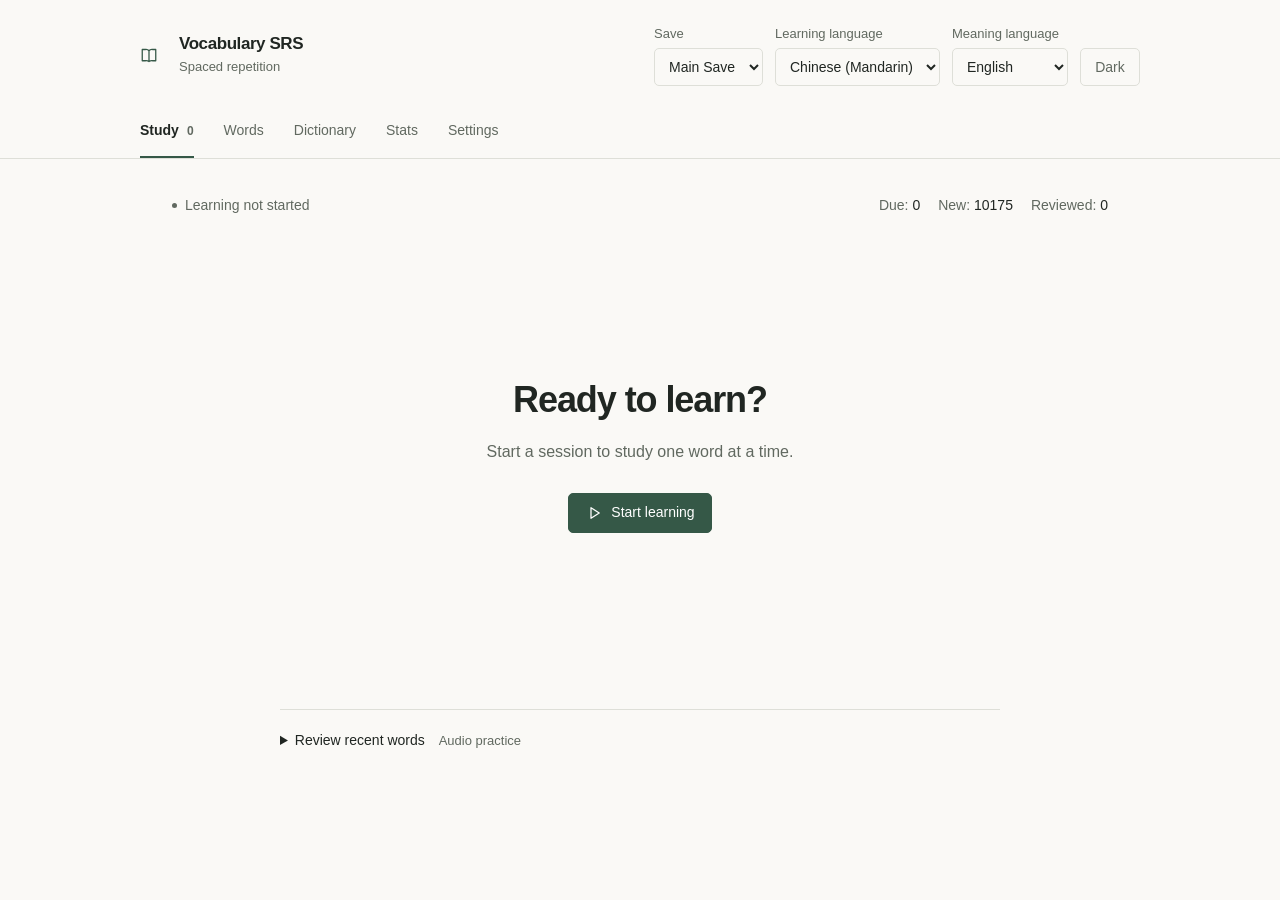
==== commit 60264b20: "Model vocabulary as shared language columns" ====
--- a/web/index.html
+++ b/web/index.html
@@ -9,7 +9,7 @@
   <link rel="apple-touch-icon" href="icons/icon128.png" />
   <link rel="manifest" href="manifest.webmanifest" />
   <meta name="theme-color" content="#355847" />
-  <link rel="stylesheet" href="style.css?v=40" />
+  <link rel="stylesheet" href="style.css?v=41" />
 </head>
 <body>
   <svg class="icon-definitions" aria-hidden="true" xmlns="http://www.w3.org/2000/svg">
@@ -33,7 +33,8 @@
 
       <div class="header-actions">
         <label class="header-field save-field"><span>Save</span><select id="quickSaveSelect" class="pack-select quick-save-select" aria-label="Switch learning save file"></select></label>
-        <label class="header-field language-field"><span>Learning</span><select id="packSelect" class="pack-select" aria-label="Select learning language and vocabulary pack"></select></label>
+        <label class="header-field language-field"><span>Learning language</span><select id="packSelect" class="pack-select" aria-label="Learning language"></select></label>
+        <label class="header-field meaning-field"><span>Meaning language</span><select id="headerMeaningLanguageSelect" class="pack-select" aria-label="Meaning language"></select></label>
         <button id="themeToggle" class="icon-button" type="button" aria-label="Toggle dark mode" title="Toggle theme">
           Dark
         </button>
@@ -241,7 +242,7 @@
       <div class="translate-container">
         <div class="translate-header">
           <h2>Dictionary</h2>
-          <p>Words, meanings and context from your offline dictionaries.</p>
+          <p>Look up words using your learning and meaning language columns.</p>
         </div>
 
         <!-- Quick Sample Chips -->
@@ -572,10 +573,10 @@
 
   <!-- Load Scripts -->
   <script src="srs.js?v=19"></script>
-  <script src="translation.js?v=39"></script>
+  <script src="translation.js?v=41"></script>
   <script src="ai-image-config.js?v=34"></script>
   <script src="picture-catalog.js?v=30"></script>
   <script src="internet-picture.js?v=34"></script>
-  <script src="app.js?v=40"></script>
+  <script src="app.js?v=41"></script>
 </body>
 </html>
--- a/web/style.css
+++ b/web/style.css
@@ -1748,3 +1748,43 @@
     scroll-behavior: auto !important;
   }
 }
+
+/* Language columns remain the primary context controls on narrow screens. */
+@media (max-width: 720px) {
+  .header-container {
+    display: grid;
+    grid-template-columns: minmax(0, 1fr) minmax(0, 1fr) 90px 48px;
+    align-items: end;
+    gap: 16px 8px;
+  }
+  .header-actions {
+    display: contents;
+  }
+  .brand {
+    grid-column: 1 / 3;
+    grid-row: 1;
+    min-width: 0;
+  }
+  .brand-info {
+    min-width: 0;
+  }
+  .save-field {
+    grid-column: 3;
+    grid-row: 1;
+    max-width: none;
+  }
+  #themeToggle {
+    grid-column: 4;
+    grid-row: 1;
+    min-width: 0;
+  }
+  .language-field {
+    grid-column: 1 / 3;
+    grid-row: 2;
+    max-width: none;
+  }
+  .meaning-field {
+    grid-column: 3 / 5;
+    grid-row: 2;
+  }
+}
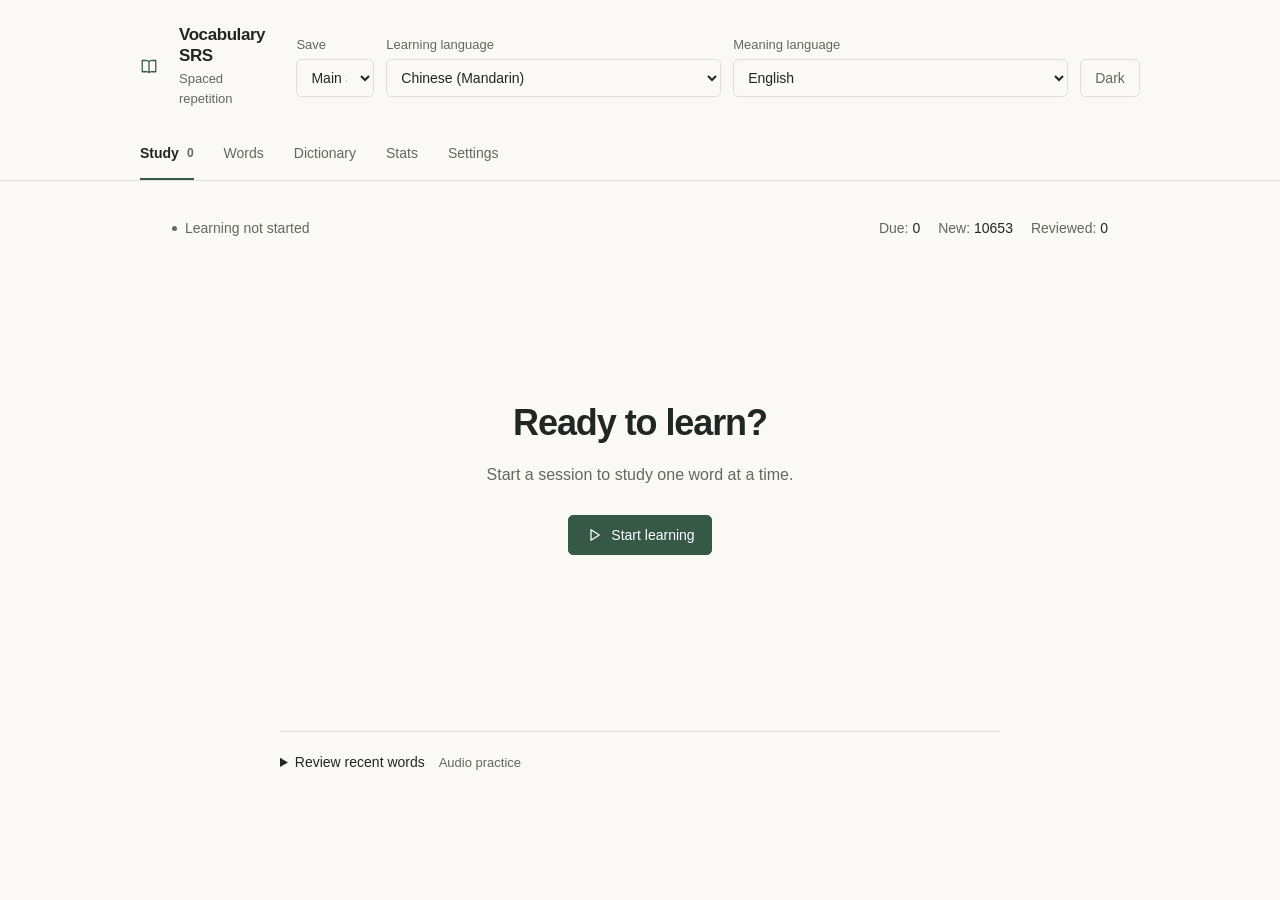
==== commit 72027a39: "Expand offline vocabulary to all IDS and WOLD language columns" ====
--- a/web/index.html
+++ b/web/index.html
@@ -9,7 +9,7 @@
   <link rel="apple-touch-icon" href="icons/icon128.png" />
   <link rel="manifest" href="manifest.webmanifest" />
   <meta name="theme-color" content="#355847" />
-  <link rel="stylesheet" href="style.css?v=41" />
+  <link rel="stylesheet" href="style.css?v=42" />
 </head>
 <body>
   <svg class="icon-definitions" aria-hidden="true" xmlns="http://www.w3.org/2000/svg">
@@ -112,12 +112,13 @@
         </div>
 
         <div class="term-container">
-          <div class="hanzi-term" id="hanziTerm">加载中…</div>
+          <div class="hanzi-term" id="hanziTerm" dir="auto">加载中…</div>
           <div id="translationPromptStatus" class="translation-prompt-status" role="status" hidden>
             <span id="translationPromptMessage"></span>
             <button id="retryMeaningTranslationBtn" class="btn btn-secondary translation-retry-btn" type="button" hidden>Retry translation</button>
           </div>
-          <div class="pinyin-reading" id="pinyinReading">loading…</div>
+          <div class="pinyin-reading" id="pinyinReading" dir="auto">loading…</div>
+          <p class="language-representation" id="languageRepresentation" hidden></p>
         </div>
 
         <!-- Meaning Quiz Choices -->
@@ -144,9 +145,9 @@
               <svg class="ui-icon" aria-hidden="true"><use href="#icon-sound"></use></svg> Listen
             </button>
           </div>
-          <div class="example-hanzi" id="exampleHanzi">Loading example sentence…</div>
-          <div class="example-pinyin" id="examplePinyin"></div>
-          <div class="example-english" id="exampleEnglish"></div>
+          <div class="example-hanzi" id="exampleHanzi" dir="auto">Loading example sentence…</div>
+          <div class="example-pinyin" id="examplePinyin" dir="auto"></div>
+          <div class="example-english" id="exampleEnglish" dir="auto"></div>
 
           <!-- Word Breakdown & Translation Section -->
           <div class="example-breakdown" id="exampleBreakdown" hidden>
@@ -208,10 +209,10 @@
         </div>
         <p id="wordLoopStatus" class="word-loop-status" role="status">Choose how many recent words to review, then start the loop.</p>
         <div id="wordLoopPreview" class="word-loop-current" aria-live="polite" aria-atomic="true">
-          <span id="wordLoopCurrentWord" class="word-loop-current-word">—</span>
-          <span id="wordLoopCurrentReading" class="word-loop-current-reading" hidden></span>
+          <span id="wordLoopCurrentWord" dir="auto" class="word-loop-current-word">—</span>
+          <span id="wordLoopCurrentReading" dir="auto" class="word-loop-current-reading" hidden></span>
           <span id="wordLoopCurrentSeparator" class="word-loop-current-separator" aria-hidden="true">—</span>
-          <span id="wordLoopCurrentMeaning" class="word-loop-current-meaning">The current word will appear here.</span>
+          <span id="wordLoopCurrentMeaning" dir="auto" class="word-loop-current-meaning">The current word will appear here.</span>
         </div>
       </section>
       </details>
@@ -258,7 +259,7 @@
         <div class="translate-input-card">
           <div class="textarea-wrapper">
             <textarea
-              id="translateInput"
+              id="translateInput" dir="auto"
               class="translate-textarea"
               rows="3"
               placeholder="Enter a word or phrase"
@@ -312,9 +313,9 @@
                 </button>
               </div>
             </div>
-            <div class="result-chinese" id="resultChinese"></div>
+            <div class="result-chinese" id="resultChinese" dir="auto"></div>
             <div class="result-pinyin" id="resultPinyin"></div>
-            <div class="result-english" id="resultEnglish"></div>
+            <div class="result-english" id="resultEnglish" dir="auto"></div>
           </div>
 
           <!-- Word-by-Word Breakdown Card -->
@@ -548,7 +549,7 @@
           </div>
           <div class="settings-group">
             <h2 class="settings-group-title">Dictionary and vocabulary sources</h2>
-            <p class="save-slot-tip">Offline meanings come from CC-CEDICT, FreeDict and Vietnamese Wiktionary. Coverage varies by language pair. <a href="dictionary/README.md" target="_blank" rel="noopener noreferrer">View dictionary sources, licenses and extension format</a>.</p>
+            <p class="save-slot-tip">Offline vocabulary comes from IDS, WOLD and published bilingual dictionaries. Coverage varies by language pair. <a href="dictionary/LANGUAGES.md" target="_blank" rel="noopener noreferrer">View all 356 language columns and writing conventions</a>. <a href="dictionary/README.md" target="_blank" rel="noopener noreferrer">View sources, licenses and extension format</a>.</p>
             <p class="save-slot-tip">The 10,000-word catalog includes 9,000 frequency-ranked entries and example sentences adapted from Zhongdex by SayMei and CC-CEDICT, licensed under CC BY-SA 4.0. <a href="VOCABULARY_SOURCES.md" target="_blank" rel="noopener noreferrer">View sources, attribution and license</a>.</p>
           </div>
         </details>
@@ -573,10 +574,10 @@
 
   <!-- Load Scripts -->
   <script src="srs.js?v=19"></script>
-  <script src="translation.js?v=41"></script>
+  <script src="translation.js?v=42"></script>
   <script src="ai-image-config.js?v=34"></script>
   <script src="picture-catalog.js?v=30"></script>
   <script src="internet-picture.js?v=34"></script>
-  <script src="app.js?v=41"></script>
+  <script src="app.js?v=42"></script>
 </body>
 </html>
--- a/web/style.css
+++ b/web/style.css
@@ -1749,6 +1749,23 @@
   }
 }
 
+.language-representation {
+  margin: 16px auto 0;
+  max-width: 55ch;
+  color: var(--text-secondary);
+  font-size: 14px;
+  line-height: 1.5;
+}
+
+.hanzi-term,
+.choice-btn > span:first-child,
+.word-hanzi,
+.word-meaning,
+.card-word-text,
+.card-meaning-text {
+  overflow-wrap: anywhere;
+}
+
 /* Language columns remain the primary context controls on narrow screens. */
 @media (max-width: 720px) {
   .header-container {
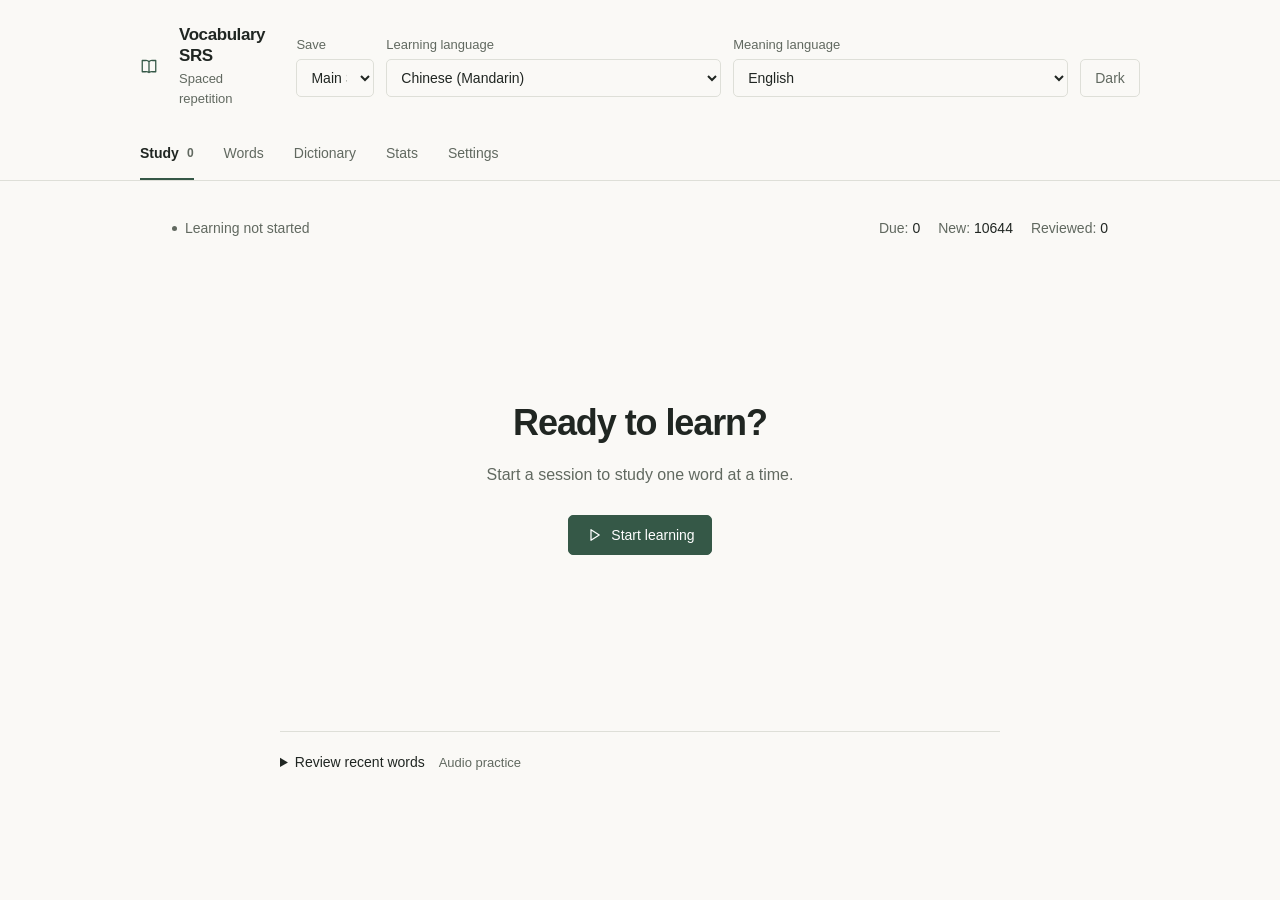
==== commit 8d73bbeb: "Add directly activated assistant-authored vocabulary batch" ====
--- a/web/index.html
+++ b/web/index.html
@@ -9,7 +9,7 @@
   <link rel="apple-touch-icon" href="icons/icon128.png" />
   <link rel="manifest" href="manifest.webmanifest" />
   <meta name="theme-color" content="#355847" />
-  <link rel="stylesheet" href="style.css?v=42" />
+  <link rel="stylesheet" href="style.css?v=43" />
 </head>
 <body>
   <svg class="icon-definitions" aria-hidden="true" xmlns="http://www.w3.org/2000/svg">
@@ -119,6 +119,7 @@
           </div>
           <div class="pinyin-reading" id="pinyinReading" dir="auto">loading…</div>
           <p class="language-representation" id="languageRepresentation" hidden></p>
+          <p class="language-representation" id="translationOrigin"></p>
         </div>
 
         <!-- Meaning Quiz Choices -->
@@ -322,7 +323,7 @@
           <div class="translate-card words-result-card" id="translateWordsCard">
             <div class="result-card-header">
               <span class="result-label">Word meanings</span>
-              <span class="result-hint">Published senses and source attribution</span>
+              <span class="result-hint">Senses and translation origin</span>
             </div>
             <div class="word-breakdown-grid" id="translateWordsGrid"></div>
           </div>
@@ -549,7 +550,7 @@
           </div>
           <div class="settings-group">
             <h2 class="settings-group-title">Dictionary and vocabulary sources</h2>
-            <p class="save-slot-tip">Offline vocabulary comes from IDS, WOLD and published bilingual dictionaries. Coverage varies by language pair. <a href="dictionary/LANGUAGES.md" target="_blank" rel="noopener noreferrer">View all 356 language columns and writing conventions</a>. <a href="dictionary/README.md" target="_blank" rel="noopener noreferrer">View sources, licenses and extension format</a>.</p>
+            <p class="save-slot-tip">Offline vocabulary uses assistant-generated translations where available, plus IDS, WOLD and published bilingual dictionaries. Coverage varies by language pair. <a href="dictionary/GENERATED.md" target="_blank" rel="noopener noreferrer">View the 40-language generated coverage and limitations</a>. <a href="dictionary/LANGUAGES.md" target="_blank" rel="noopener noreferrer">View the 356 published language varieties</a>. <a href="dictionary/README.md" target="_blank" rel="noopener noreferrer">View sources, licenses and extension format</a>.</p>
             <p class="save-slot-tip">The 10,000-word catalog includes 9,000 frequency-ranked entries and example sentences adapted from Zhongdex by SayMei and CC-CEDICT, licensed under CC BY-SA 4.0. <a href="VOCABULARY_SOURCES.md" target="_blank" rel="noopener noreferrer">View sources, attribution and license</a>.</p>
           </div>
         </details>
@@ -574,10 +575,10 @@
 
   <!-- Load Scripts -->
   <script src="srs.js?v=19"></script>
-  <script src="translation.js?v=42"></script>
+  <script src="translation.js?v=43"></script>
   <script src="ai-image-config.js?v=34"></script>
   <script src="picture-catalog.js?v=30"></script>
   <script src="internet-picture.js?v=34"></script>
-  <script src="app.js?v=42"></script>
+  <script src="app.js?v=43"></script>
 </body>
 </html>
